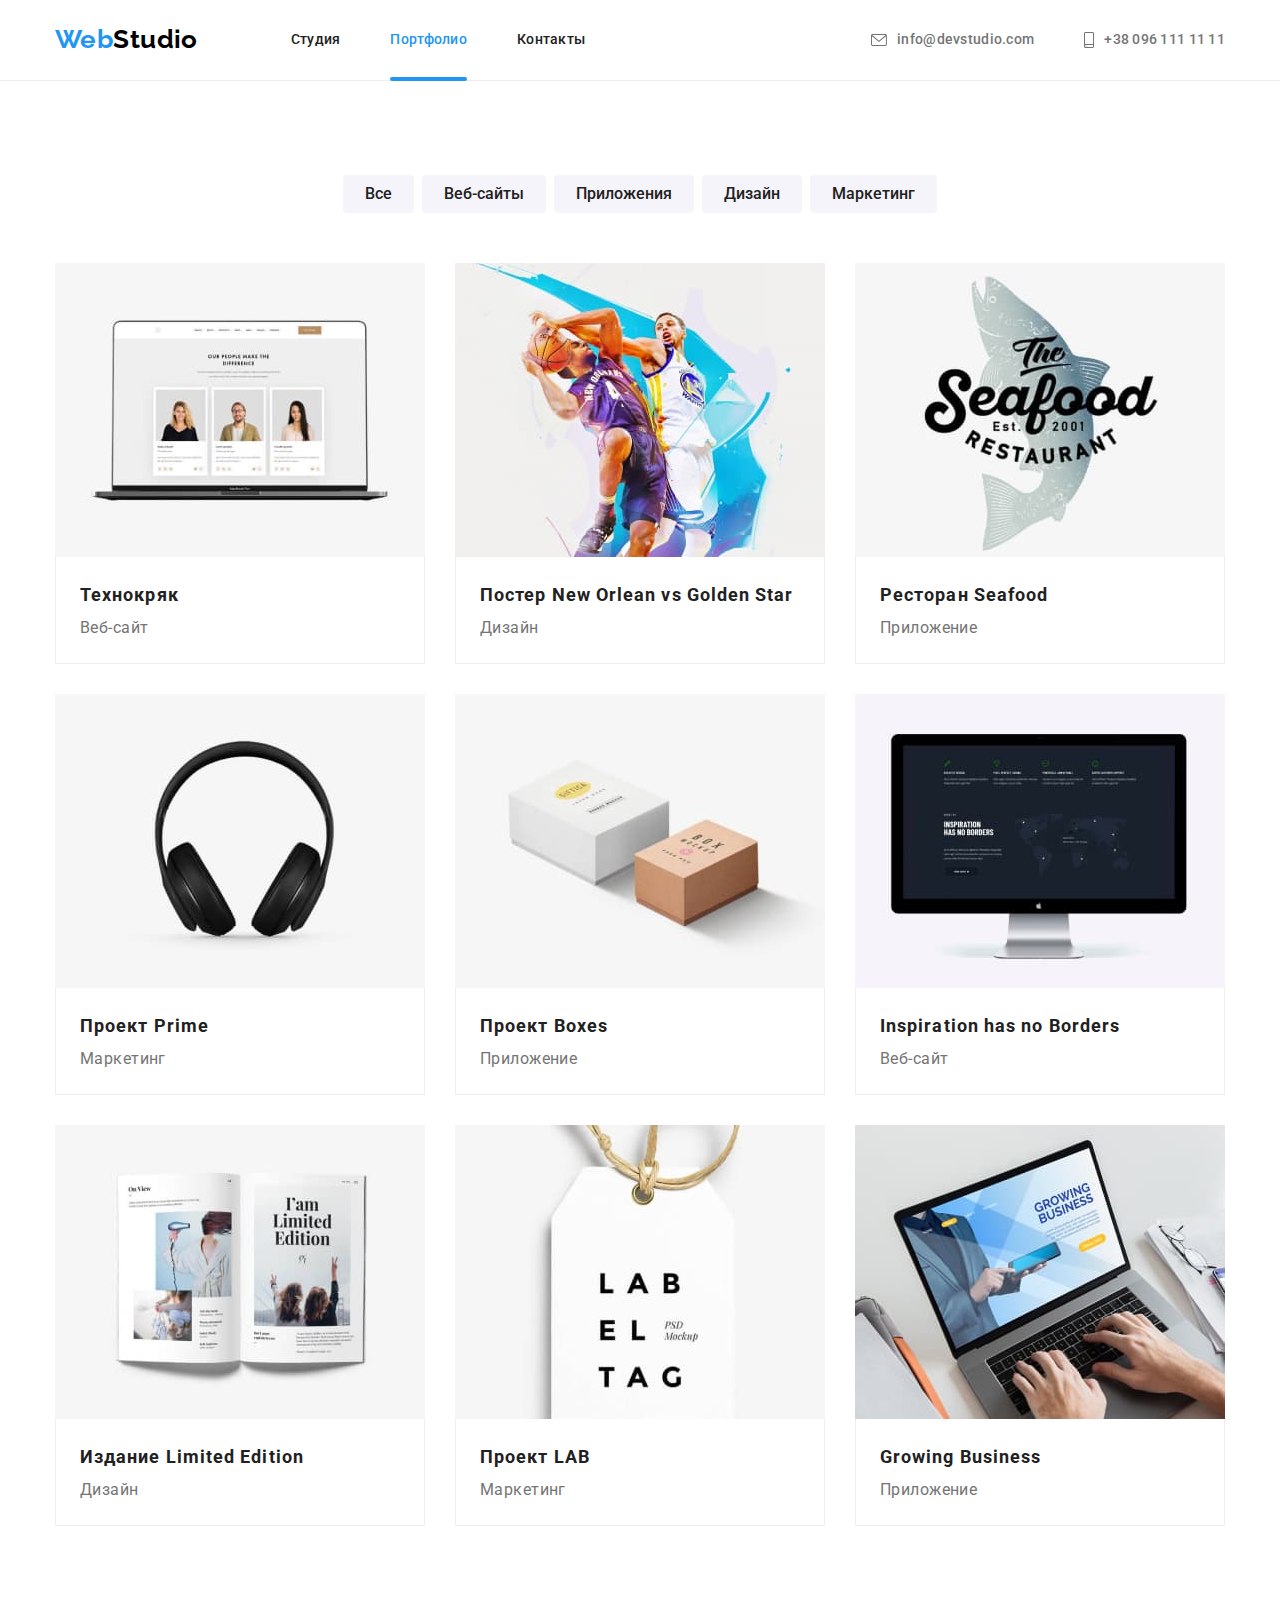
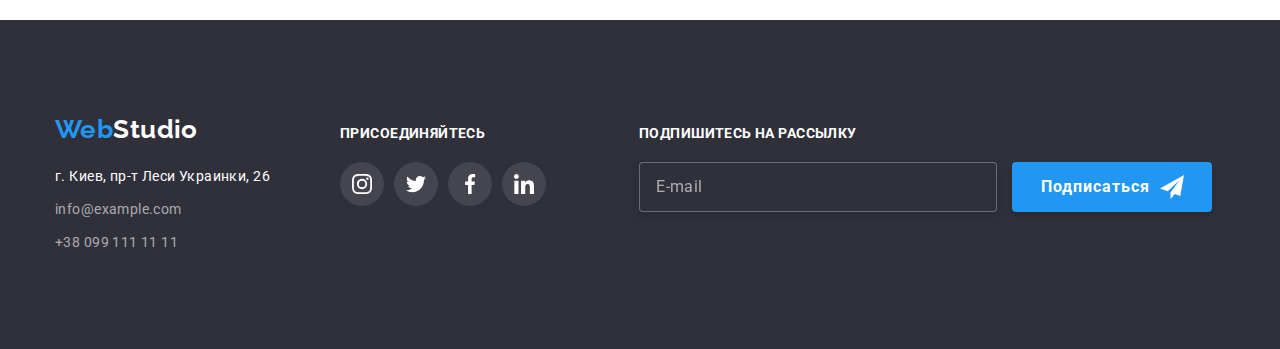
==== portfolio.html @ c240062c "added: all scss" ====
<!DOCTYPE html>
<html lang="en">
<head>
    <meta charset="UTF-8">
    <meta http-equiv="X-UA-Compatible" content="IE=edge">
    <meta name="viewport" content="width=device-width, initial-scale=1.0">
    <title>Портфолио</title>
    <link href="https://fonts.googleapis.com/css2?family=Raleway:wght@700&family=Roboto:wght@400;500;700;900&display=swap" rel="stylesheet">
    <link rel="stylesheet" href="https://cdnjs.cloudflare.com/ajax/libs/modern-normalize/1.1.0/modern-normalize.min.css">
    <link rel="stylesheet" href="./css/styles.css">
    <link rel="stylesheet" href="./css/main.min.css" />
</head>
<body>
    <!-- Header -->
<header class="header-border">
    <div class="container header-formating">
        <nav class="header-formating">
            <a href="./index.html" class="logo" aria-label="Логотип">Web<span class="logohead-second-color">Studio</span></a>
            <ul class="header-nav">
                <li class="header-nav-item"><a href="./index.html" class="nav-link">Студия</a></li>
                <li class="header-nav-item"><a href="./portfolio.html" class="nav-link nav-link-color">Портфолио</a></li>
                <li class="header-nav-item"><a href="" class="nav-link">Контакты</a></li>
            </ul>
        </nav>
        <ul class="head-contacts">
            <li class="item">
        
                <a href="mailto:info@devstudio.com" class="head-contacts-link" aria-label="Почта">
                    <svg class="contact-icon" width="16px" height="12px" aria-label="Иконка конверта">
                        <use href="./images/sprite.svg#iconmail"></use>
                    </svg>
                    info@devstudio.com
                </a>
            </li>
            <li class="item">
                <a href="tel:+380961111111" class="head-contacts-link" aria-label="Контактный телефон">
                    <svg class="contact-icon" width="10px" height="16px" aria-label="Иконка телефона">
                        <use href="./images/sprite.svg#iconsmartphone"></use>
                    </svg>
                    +38 096 111 11 11
                </a>
            </li>
        </ul>
    </div>

</header>
    <!-- Main -->
    <main>
                <!-- Hide later -->
                <h1 class="visually-hidden">Портфолио</h1>
        <!-- Section 1 -->
                
      <section class="section no-bot-padding"> 
        <div class="container">
                <!-- Hide later -->
                <h2 class="visually-hidden">Фильтр наших работ</h2>
        <!-- Buttons list -->
        <ul class="filter-list">
            <li class="item"><button type="button" class="filter-buttons-styles">Все</button></li>
            <li class="item"><button type="button" class="filter-buttons-styles">Веб-сайты</button></li>
            <li class="item"><button type="button" class="filter-buttons-styles">Приложения</button></li>
            <li class="item"><button type="button" class="filter-buttons-styles">Дизайн</button></li>
            <li class="item"><button type="button" class="filter-buttons-styles">Маркетинг</button></li>
        </ul>
        </div>
      </section>
          
        
        <!-- Section 2 -->
       <section class="section custom-top-padding">   
           <div class="container">      
            <ul class="portfolio-list">
                <li class="portfolio-cards">
                <a href="" class="portfolio-cards-link">
                    <div class="portfolio-overlay">
                        <img src="./images/technokrack.jpg" alt="Технокряк" width="370">
                        <p class="portfolio-overlay-description">Ресурс предлагает комплексные предложения с разным уровнем функционала и сервисов. Все это позволит посетителю получить
                        исчерпывающие сведения о компании или частном лице.</p>
                    </div>
                    <div class="portfolio-container">
                        <h3 class="portfolio-title">Технокряк</h3>
                        <p class="portfolio-descript">Веб-сайт</p>
                    </div>
                </a>
             </li>
            <li class="portfolio-cards">
                <a href="" class="portfolio-cards-link">
                    <div class="portfolio-overlay">
                        <img src="./images/neworlean.jpg" alt="Постер новый Орлеан" width="370">
                        <p class="portfolio-overlay-description">Ресурс предлагает комплексные предложения с разным уровнем функционала и сервисов. Все это позволит посетителю получить исчерпывающие сведения о компании или частном лице.</p>
                    </div>
                    <div class="portfolio-container">
                        <h3 class="portfolio-title">Постер New Orlean vs Golden Star</h3>
                        <p class="portfolio-descript">Дизайн</p>
                    </div>
                </a>
            </li>
            <li class="portfolio-cards">
                <a href="" class="portfolio-cards-link">
                    <div class="portfolio-overlay">
                        <img src="./images/seafood.jpg" alt="Ресторан Seafood" width="370">
                        <p class="portfolio-overlay-description">Ресурс предлагает комплексные предложения с разным уровнем функционала и сервисов. Все это позволит посетителю получить исчерпывающие сведения о компании или частном лице.</p>
                    </div>
                    <div class="portfolio-container">
                        <h3 class="portfolio-title">Ресторан Seafood</h3>
                        <p class="portfolio-descript">Приложение</p>
                    </div>
                </a>
            </li>
            <li class="portfolio-cards">
                <a href="" class="portfolio-cards-link">
                    <div class="portfolio-overlay">
                        <img src="./images/prime.jpg" alt="Проект Prime" width="370">
                        <p class="portfolio-overlay-description">Ресурс предлагает комплексные предложения с разным уровнем функционала и сервисов. Все это позволит посетителю получить исчерпывающие сведения о компании или частном лице.</p>
                    </div>
                    <div class="portfolio-container">
                        <h3 class="portfolio-title">Проект Prime</h3>
                        <p class="portfolio-descript">Маркетинг</p>
                    </div>
                </a>
            </li>
            <li class="portfolio-cards">
                <a href="" class="portfolio-cards-link">
                    <div class="portfolio-overlay">
                        <img src="./images/boxes.jpg" alt="Проект Boxes" width="370">
                        <p class="portfolio-overlay-description">Ресурс предлагает комплексные предложения с разным уровнем функционала и сервисов. Все это позволит посетителю получить исчерпывающие сведения о компании или частном лице.</p>
                    </div>
                    <div class="portfolio-container">
                        <h3 class="portfolio-title">Проект Boxes</h3>
                        <p class="portfolio-descript">Приложение</p>
                    </div>
                </a>
            </li>
            <li class="portfolio-cards">
                <a href="" class="portfolio-cards-link">
                    <div class="portfolio-overlay">
                        <img src="./images/inspiration.jpg" alt="Inspiration has no Borders" width="370">
                        <p class="portfolio-overlay-description">Ресурс предлагает комплексные предложения с разным уровнем функционала и сервисов. Все это позволит посетителю получить исчерпывающие сведения о компании или частном лице.</p>
                    </div>
                    <div class="portfolio-container">
                        <h3 class="portfolio-title">Inspiration has no Borders</h3>
                        <p class="portfolio-descript">Веб-сайт</p>
                    </div>
                </a>
            </li>
            <li class="portfolio-cards">
                <a href="" class="portfolio-cards-link">
                    <div class="portfolio-overlay">
                        <img src="./images/limited.jpg" alt="Издание Limited Edition" width="370">
                        <p class="portfolio-overlay-description">Ресурс предлагает комплексные предложения с разным уровнем функционала и сервисов. Все это позволит посетителю получить исчерпывающие сведения о компании или частном лице.</p>
                    </div>
                    <div class="portfolio-container">
                        <h3 class="portfolio-title">Издание Limited Edition</h3>
                        <p class="portfolio-descript">Дизайн</p>
                    </div>
                </a>
            </li>
            <li class="portfolio-cards">
                <a href="" class="portfolio-cards-link">
                    <div class="portfolio-overlay">
                        <img src="./images/lab.jpg" alt="Проект LAB" width="370">
                        <p class="portfolio-overlay-description">Ресурс предлагает комплексные предложения с разным уровнем функционала и сервисов. Все это позволит посетителю получить исчерпывающие сведения о компании или частном лице.</p>
                    </div>
                    <div class="portfolio-container">
                        <h3 class="portfolio-title">Проект LAB</h3>
                        <p class="portfolio-descript">Маркетинг</p>
                    </div>
                </a>
            </li>
            <li class="portfolio-cards">
                <a href="" class="portfolio-cards-link">
                    <div class="portfolio-overlay">
                        <img src="./images/growing.jpg" alt="Growing Business" width="370">
                        <p class="portfolio-overlay-description">Ресурс предлагает комплексные предложения с разным уровнем функционала и сервисов. Все это позволит посетителю получить исчерпывающие сведения о компании или частном лице.</p>
                    </div>
                    <div class="portfolio-container">
                        <h3 class="portfolio-title">Growing Business</h3>
                        <p class="portfolio-descript">Приложение</p>
                    </div>
                </a>
            </li>
        </ul>
        </div>
      </section>
    </main>
    <!-- Footer -->
    <footer class="section footer-padding footer-style">
    
        <div class="container footer-formating">
            <address class="footer-text-normal">
                <a href="./index.html" class="logo logo-footer" aria-label="Логотип">Web<span class="logofooter-second-color">Studio</span></a>
                <p class="adress">г. Киев, пр-т Леси Украинки, 26</p>
                <a href="mailto:info@example.com" class="footer-contacts-link" aria-label="Ссылка на почту">info@example.com</a>
                <a href="tel:+380991111111" class="footer-contacts-link" aria-label="Контактный телефон">+38 099 111 11 11</a>
            </address>
        
            <div class="footer-soc-container">
                <p class="text-connect">присоединяйтесь</p>
                <ul class="footer-soc-list">
                    <li>
                        <a href="" class="social-links-footer" aria-label="Ссылка на инстаграмм">
                            <svg class="social-icon-footer" aria-label="Иконка инстаграмм">
                                <use href="./images/sprite.svg#iconinst"></use>
                            </svg>
                        </a>
                    </li>
                    <li>
                        <a href="" class="social-links-footer" aria-label="Ссылка на твиттер">
                            <svg class="social-icon-footer" aria-label="Иконка твиттера">
                                <use href="./images/sprite.svg#icontwitter"></use>
                            </svg>
                        </a>
                    </li>
                    <li>
                        <a href="" class="social-links-footer" aria-label="Ссылка на фэйсбук">
                            <svg class="social-icon-footer" aria-label="Иконка фэйсбук">
                                <use href="./images/sprite.svg#iconfacebook"></use>
                            </svg>
                        </a>
                    </li>
                    <li>
                        <a href="" class="social-links-footer" aria-label="Ссылка на линкедин">
                            <svg class="social-icon-footer" aria-label="Иконка линкедин">
                                <use href="./images/sprite.svg#iconlinkedin"></use>
                            </svg>
                        </a>
                    </li>
                </ul>
            </div>
            <!-- Subscribe -->
            <form class="footer-form">
                <p class="text-connect">Подпишитесь на рассылку</p>
                <label class="form-area-footer">
                    <input type="text" name="email" class="form-input-footer" placeholder="E-mail">
                </label>
                <button type="submit" class="button-footer">Подписаться</button>
            </form>
        </div>
    </footer>
</body>
</html>
---- css/styles.css ----
.visually-hidden {
    position: absolute;
    width: 1px;
    height: 1px;
    margin: -1px;
    border: 0;
    padding: 0;
    clip: rect(0 0 0 0);
    overflow: hidden;
}
---- css/main.min.css ----
.logo{margin-right:93px;font-family:'Raleway', sans-serif;font-size:26px;line-height:1.2;color:#2196F3;text-decoration:none}.logo-footer{margin-right:0;margin-bottom:20px}.logohead-second-color{color:#000000}.logofooter-second-color{display:inline-block;margin-bottom:20px;color:#fff}.main-header{width:696px;margin-bottom:30px;color:#fff}.main-header-bg{max-height:600px;max-width:1600px;margin-left:auto;margin-right:auto;padding-top:200px;padding-bottom:200px;display:-webkit-box;display:-ms-flexbox;display:flex;-webkit-box-orient:vertical;-webkit-box-direction:normal;-ms-flex-direction:column;flex-direction:column;text-align:center;-webkit-box-align:center;-ms-flex-align:center;align-items:center;background-image:-webkit-gradient(linear, left top, right top, from(rgba(47,48,58,0.4)), to(rgba(47,48,58,0.4))),url("../images/header.jpg");background-image:linear-gradient(to right, rgba(47,48,58,0.4), rgba(47,48,58,0.4)),url("../images/header.jpg");background-color:#C4C4C4;background-repeat:no-repeat;background-size:cover;background-position:center}.header-nav{display:-webkit-box;display:-ms-flexbox;display:flex}.header-nav-item:not(:last-child){margin-right:50px}.header-border{border-bottom:1px solid #ECECEC}.nav-link-color::after{position:absolute;display:-webkit-inline-box;display:-ms-inline-flexbox;display:inline-flex;content:"";left:0;bottom:-1px;width:100%;height:4px;border-radius:2px;background-color:#2196F3}.head-contacts{margin-left:auto;display:-webkit-box;display:-ms-flexbox;display:flex}.head-contacts .item:not(:last-child){margin-right:50px}.header-formating{display:-webkit-box;display:-ms-flexbox;display:flex;-webkit-box-align:center;-ms-flex-align:center;align-items:center}.nav-link{position:relative;display:block;padding-top:32px;padding-bottom:32px;font-weight:500;letter-spacing:0.02em;color:#212121;text-decoration:none;-webkit-transition:color 250ms cubic-bezier(0.4, 0, 0.2, 1);transition:color 250ms cubic-bezier(0.4, 0, 0.2, 1)}.nav-link:hover,.nav-link:focus{color:#2196F3}.nav-link-color{color:#2196F3}.head-contacts-link{display:-webkit-inline-box;display:-ms-inline-flexbox;display:inline-flex;-webkit-box-align:center;-ms-flex-align:center;align-items:center;padding-top:32px;padding-bottom:32px;font-weight:500;font-size:14px;line-height:1.14;letter-spacing:0.02em;color:#757575;text-decoration:none;-webkit-transition:color 250ms cubic-bezier(0.4, 0, 0.2, 1);transition:color 250ms cubic-bezier(0.4, 0, 0.2, 1)}.head-contacts-link:hover,.head-contacts-link:focus{color:#2196F3}.contact-icon{fill:#757575;margin-right:10px;-webkit-transition:fill 250ms cubic-bezier(0.4, 0, 0.2, 1);transition:fill 250ms cubic-bezier(0.4, 0, 0.2, 1)}.head-contacts-link:hover .contact-icon,.head-contacts-link:focus .contact-icon{fill:#2196F3}.button-order{display:inline-block;text-align:center;-webkit-box-align:center;-ms-flex-align:center;align-items:center;font-weight:700;letter-spacing:0.06em;padding:10px 32px;font-size:16px;line-height:1.87;background-color:#2196F3;color:#fff;border:none;border-radius:4px;cursor:pointer;-webkit-transition:background-color 250ms cubic-bezier(0.4, 0, 0.2, 1),-webkit-box-shadow 250ms cubic-bezier(0.4, 0, 0.2, 1);transition:background-color 250ms cubic-bezier(0.4, 0, 0.2, 1),-webkit-box-shadow 250ms cubic-bezier(0.4, 0, 0.2, 1);transition:background-color 250ms cubic-bezier(0.4, 0, 0.2, 1),box-shadow 250ms cubic-bezier(0.4, 0, 0.2, 1);transition:background-color 250ms cubic-bezier(0.4, 0, 0.2, 1),box-shadow 250ms cubic-bezier(0.4, 0, 0.2, 1),-webkit-box-shadow 250ms cubic-bezier(0.4, 0, 0.2, 1)}.button-order:hover,.button-order:focus{-webkit-box-shadow:0px 4px 4px rgba(0,0,0,0.15);box-shadow:0px 4px 4px rgba(0,0,0,0.15);background-color:#188CE8}.backdrop{position:fixed;top:0;left:0;width:100%;height:100%;background-color:rgba(0,0,0,0.2);opacity:1;-webkit-transition:opacity 250ms cubic-bezier(0.4, 0, 0.2, 1);transition:opacity 250ms cubic-bezier(0.4, 0, 0.2, 1)}.backdrop.is-hidden{opacity:0;pointer-events:none}.backdrop.is-hidden .modal{-webkit-transform:translate(-50%, -50%) scale(0.9);transform:translate(-50%, -50%) scale(0.9)}.modal{position:absolute;display:-webkit-inline-box;display:-ms-inline-flexbox;display:inline-flex;-webkit-box-pack:center;-ms-flex-pack:center;justify-content:center;text-align:center;top:50%;left:50%;min-width:528px;min-height:581px;background-color:#fff;-webkit-box-shadow:0px 1px 3px rgba(0,0,0,0.12),0px 1px 1px rgba(0,0,0,0.14),0px 2px 1px rgba(0,0,0,0.2);box-shadow:0px 1px 3px rgba(0,0,0,0.12),0px 1px 1px rgba(0,0,0,0.14),0px 2px 1px rgba(0,0,0,0.2);border-radius:4px;-webkit-transform:translate(-50%, -50%) scale(1);transform:translate(-50%, -50%) scale(1);-webkit-transition:-webkit-transform 250ms cubic-bezier(0.4, 0, 0.2, 1);transition:-webkit-transform 250ms cubic-bezier(0.4, 0, 0.2, 1);transition:transform 250ms cubic-bezier(0.4, 0, 0.2, 1);transition:transform 250ms cubic-bezier(0.4, 0, 0.2, 1), -webkit-transform 250ms cubic-bezier(0.4, 0, 0.2, 1)}.modal-form{width:448px}.modal-close{position:absolute;display:-webkit-box;display:-ms-flexbox;display:flex;-webkit-box-pack:center;-ms-flex-pack:center;justify-content:center;-webkit-box-align:center;-ms-flex-align:center;align-items:center;background-color:#fff;top:8px;right:8px;width:30px;height:30px;cursor:pointer;border:none;border:1px solid rgba(0,0,0,0.1);border-radius:50%}.modal p{margin-top:40px;margin-bottom:30px}.icon-close{width:11px;height:11px;fill:black;margin:0;padding:0;-webkit-transition:fill 250ms cubic-bezier(0.4, 0, 0.2, 1);transition:fill 250ms cubic-bezier(0.4, 0, 0.2, 1)}.modal-close:hover .icon-close,.modal-close:focus .icon-close{fill:#2196F3}.modal-description{font-size:20px;line-height:1.15;margin-left:auto;margin-right:auto;color:#212121}.form-area{position:relative;display:-webkit-box;display:-ms-flexbox;display:flex}.form-area:nth-child(-n+4){margin-bottom:28px}.form-input{display:block;padding-left:42px;padding-right:10px;width:100%;height:40px;border:1px solid rgba(33,33,33,0.2);border-radius:4px;-webkit-transition:border-color 250ms cubic-bezier(0.4, 0, 0.2, 1);transition:border-color 250ms cubic-bezier(0.4, 0, 0.2, 1);cursor:pointer}.form-input:focus{outline:none;border-color:#2196F3}.form-input:focus+.form-icon{fill:#2196F3}.form-icon{position:absolute;top:14px;left:15px;bottom:14px;width:18px;height:18px;-webkit-transition:fill 250ms cubic-bezier(0.4, 0, 0.2, 1);transition:fill 250ms cubic-bezier(0.4, 0, 0.2, 1)}.modal-form textarea{padding:0;resize:none;padding-top:12px;padding-left:16px;padding-right:10px;width:448px;height:120px;border:1px solid rgba(33,33,33,0.2);border-radius:4px;-webkit-transition:border-color 250ms cubic-bezier(0.4, 0, 0.2, 1);transition:border-color 250ms cubic-bezier(0.4, 0, 0.2, 1);cursor:pointer}.modal-form textarea:focus{outline:none;border-color:#2196F3}.modal-form textarea::-webkit-input-placeholder{padding:0;font-weight:400;font-size:14px;letter-spacing:0.01em;color:rgba(117,117,117,0.5)}.modal-form textarea:-ms-input-placeholder{padding:0;font-weight:400;font-size:14px;letter-spacing:0.01em;color:rgba(117,117,117,0.5)}.modal-form textarea::-ms-input-placeholder{padding:0;font-weight:400;font-size:14px;letter-spacing:0.01em;color:rgba(117,117,117,0.5)}.modal-form textarea::placeholder{padding:0;font-weight:400;font-size:14px;letter-spacing:0.01em;color:rgba(117,117,117,0.5)}.agreement{position:absolute;width:1px;height:1px;margin:-1px;border:0;padding:0;clip:rect(0 0 0 0);overflow:hidden}.agreement-position{margin-top:20px}.form-area-agreement{margin-top:20px;width:100%;font-weight:400;line-height:1.71}.form-area-agreement>span{position:relative}.agreement-icon{position:absolute;left:0;top:0;-webkit-transform:translateX(calc(-100% - 4px));transform:translateX(calc(-100% - 4px));width:16px;height:15px;border:2px solid #212121;border-radius:2px;fill:#fff;-webkit-transition:background-color 250ms cubic-bezier(0.4, 0, 0.2, 1),border-color 250ms cubic-bezier(0.4, 0, 0.2, 1);transition:background-color 250ms cubic-bezier(0.4, 0, 0.2, 1),border-color 250ms cubic-bezier(0.4, 0, 0.2, 1)}.agreement:checked ~ .agreement-icon{background-color:#2196F3;border-color:#2196F3}.form-title{position:absolute;-webkit-transform:translateY(calc(-100% - 4px));transform:translateY(calc(-100% - 4px));font-weight:400;font-size:12px;line-height:1.16;letter-spacing:0.01em;color:#757575}.modal-form a{color:#2196F3}.modal-button{display:-webkit-box;display:-ms-flexbox;display:flex;-webkit-box-align:center;-ms-flex-align:center;align-items:center;-webkit-box-pack:center;-ms-flex-pack:center;justify-content:center;min-width:200px;height:50px;margin-top:30px;margin-right:auto;margin-left:auto;margin-bottom:40px;padding-top:10px;padding-right:15px;padding-bottom:10px;padding-left:15px;background:#2196F3;-webkit-box-shadow:0px 4px 4px rgba(0,0,0,0.15);box-shadow:0px 4px 4px rgba(0,0,0,0.15);border-radius:4px;border-color:#2196F3;font-weight:700;font-style:normal;font-size:16px;line-height:1.87;letter-spacing:0.06em;color:#fff;cursor:pointer;-webkit-transition:background-color 250ms cubic-bezier(0.4, 0, 0.2, 1);transition:background-color 250ms cubic-bezier(0.4, 0, 0.2, 1)}.modal-button:hover,.modal-button:focus{background-color:#188CE8}.specifications-header-style{margin-bottom:10px;font-size:14px;text-transform:uppercase;color:#212121}.specification-title{font-weight:400;line-height:1.71;color:#757575}.specification-list{display:-webkit-box;display:-ms-flexbox;display:flex;-ms-flex-wrap:wrap;flex-wrap:wrap;-webkit-box-pack:justify;-ms-flex-pack:justify;justify-content:space-between}.specification-list .item{max-width:270px}.specification-list .item:nth-child(n+5){margin-top:30px}.spec-container{display:-webkit-box;display:-ms-flexbox;display:flex;height:120px;margin-bottom:30px;-webkit-box-align:center;-ms-flex-align:center;align-items:center;-webkit-box-pack:center;-ms-flex-pack:center;justify-content:center;background:#F5F4FA;border-radius:4px}.field-activity-section{margin-bottom:94px}.activity-list{display:-webkit-box;display:-ms-flexbox;display:flex;-ms-flex-wrap:wrap;flex-wrap:wrap;-webkit-box-pack:justify;-ms-flex-pack:justify;justify-content:space-between}.activity-list .item:nth-child(n+4){margin-top:30px}.activity-description{position:absolute;display:-webkit-inline-box;display:-ms-inline-flexbox;display:inline-flex;bottom:0;left:0;width:100%;height:70px;-webkit-box-pack:center;-ms-flex-pack:center;justify-content:center;-webkit-box-align:center;-ms-flex-align:center;align-items:center;font-weight:700;font-size:14px;line-height:1.14;letter-spacing:0.03em;text-transform:uppercase;color:#fff;background-color:rgba(47,48,58,0.8)}.activity-image{position:relative;display:-webkit-box;display:-ms-flexbox;display:flex}.staff-style{background-color:#FFFFFF;-webkit-box-shadow:0px 1px 3px rgba(0,0,0,0.12),0px 1px 1px rgba(0,0,0,0.14),0px 2px 1px rgba(0,0,0,0.2);box-shadow:0px 1px 3px rgba(0,0,0,0.12),0px 1px 1px rgba(0,0,0,0.14),0px 2px 1px rgba(0,0,0,0.2);border-radius:0px 0px 4px 4px}.staff-section{padding-top:94px;padding-bottom:94px;background-color:#F5F4FA}.staff-list{display:-webkit-box;display:-ms-flexbox;display:flex;-ms-flex-wrap:wrap;flex-wrap:wrap;-webkit-box-pack:justify;-ms-flex-pack:justify;justify-content:space-between}.staff-title{font-weight:500;font-size:16px;color:#212121}.staff-descript{margin-top:10px;font-weight:400;font-size:16px}.staff-container{max-width:270px;text-align:center;margin-top:30px;margin-bottom:30px;margin-left:32px;margin-right:32px}.social-list{display:-webkit-box;display:-ms-flexbox;display:flex;-webkit-box-align:center;-ms-flex-align:center;align-items:center;margin-top:16px;margin-left:auto;margin-right:auto;-webkit-box-pack:justify;-ms-flex-pack:justify;justify-content:space-between}.social-links{display:-webkit-box;display:-ms-flexbox;display:flex;-webkit-box-pack:center;-ms-flex-pack:center;justify-content:center;-webkit-box-align:center;-ms-flex-align:center;align-items:center;border-radius:50%;padding:0;margin:0;width:44px;height:44px;-webkit-transition:background-color 250ms cubic-bezier(0.4, 0, 0.2, 1);transition:background-color 250ms cubic-bezier(0.4, 0, 0.2, 1)}.social-links:hover,.social-links:focus{background-color:#2196F3}.social-links:hover .social-icon,.social-links:focus .social-icon{fill:#FFFFFF}.social-icon{display:-webkit-inline-box;display:-ms-inline-flexbox;display:inline-flex;margin:0;padding:0;width:20px;height:20px;fill:#AFB1B8;-webkit-transition:fill 250ms cubic-bezier(0.4, 0, 0.2, 1);transition:fill 250ms cubic-bezier(0.4, 0, 0.2, 1)}.clients-list{display:-webkit-box;display:-ms-flexbox;display:flex;-webkit-box-align:center;-ms-flex-align:center;align-items:center;-webkit-box-pack:justify;-ms-flex-pack:justify;justify-content:space-between}.clients-icon{width:106px;height:60px;fill:#AFB1B8;-webkit-transition:fill 250ms cubic-bezier(0.4, 0, 0.2, 1);transition:fill 250ms cubic-bezier(0.4, 0, 0.2, 1)}.clients-links{display:-webkit-inline-box;display:-ms-inline-flexbox;display:inline-flex;-webkit-box-align:center;-ms-flex-align:center;align-items:center;-webkit-box-pack:center;-ms-flex-pack:center;justify-content:center;width:170px;height:92px;border:1px solid #AFB1B8;border-radius:4px;-webkit-transition:border 250ms cubic-bezier(0.4, 0, 0.2, 1);transition:border 250ms cubic-bezier(0.4, 0, 0.2, 1)}.clients-links:hover .clients-icon,.clients-links:focus .clients-icon{fill:#2196F3}.clients-links:hover,.clients-links:focus{border:1px solid #2196F3}.filter-list{display:-webkit-box;display:-ms-flexbox;display:flex;-webkit-box-pack:center;-ms-flex-pack:center;justify-content:center}.filter-list .item:not(:last-child){margin-right:8px}.filter-buttons-styles{display:inline-block;padding-top:6px;padding-bottom:6px;padding-right:22px;padding-left:22px;font-weight:500;font-size:16px;line-height:1.62;text-align:center;border-style:none;border-radius:4px;background-color:#F5F4FA;color:#212121;cursor:pointer;-webkit-transition:background-color 250ms cubic-bezier(0.4, 0, 0.2, 1),color 250ms cubic-bezier(0.4, 0, 0.2, 1),-webkit-box-shadow 250ms cubic-bezier(0.4, 0, 0.2, 1);transition:background-color 250ms cubic-bezier(0.4, 0, 0.2, 1),color 250ms cubic-bezier(0.4, 0, 0.2, 1),-webkit-box-shadow 250ms cubic-bezier(0.4, 0, 0.2, 1);transition:background-color 250ms cubic-bezier(0.4, 0, 0.2, 1),box-shadow 250ms cubic-bezier(0.4, 0, 0.2, 1),color 250ms cubic-bezier(0.4, 0, 0.2, 1);transition:background-color 250ms cubic-bezier(0.4, 0, 0.2, 1),box-shadow 250ms cubic-bezier(0.4, 0, 0.2, 1),color 250ms cubic-bezier(0.4, 0, 0.2, 1),-webkit-box-shadow 250ms cubic-bezier(0.4, 0, 0.2, 1)}.filter-buttons-styles:hover,.filter-buttons-styles:focus{-webkit-box-shadow:0px 3px 1px rgba(0,0,0,0.1),0px 1px 2px rgba(0,0,0,0.08),0px 2px 2px rgba(0,0,0,0.12);box-shadow:0px 3px 1px rgba(0,0,0,0.1),0px 1px 2px rgba(0,0,0,0.08),0px 2px 2px rgba(0,0,0,0.12);background-color:#2196F3;color:#fff}.portfolio-list{display:-webkit-box;display:-ms-flexbox;display:flex;-ms-flex-wrap:wrap;flex-wrap:wrap;gap:30px}.portfolio-descript{font-weight:400;font-size:16px;line-height:1.87;color:#757575}.portfolio-title{font-weight:700;font-size:18px;line-height:2;letter-spacing:0.06em;color:#212121}.portfolio-container{padding-top:20px;padding-bottom:20px;padding-left:24px;padding-right:24px;border-left:1px solid #EEEEEE;border-right:1px solid #EEEEEE;border-bottom:1px solid #EEEEEE}.portfolio-cards{-webkit-box-sizing:border-box;box-sizing:border-box}.portfolio-cards-link{display:block;-webkit-transition:-webkit-box-shadow 250ms cubic-bezier(0.4, 0, 0.2, 1);transition:-webkit-box-shadow 250ms cubic-bezier(0.4, 0, 0.2, 1);transition:box-shadow 250ms cubic-bezier(0.4, 0, 0.2, 1);transition:box-shadow 250ms cubic-bezier(0.4, 0, 0.2, 1), -webkit-box-shadow 250ms cubic-bezier(0.4, 0, 0.2, 1)}.portfolio-cards-link:hover,.portfolio-cards-link:focus{-webkit-box-shadow:0px 1px 1px rgba(0,0,0,0.12),0px 4px 4px rgba(0,0,0,0.06),1px 4px 6px rgba(0,0,0,0.16);box-shadow:0px 1px 1px rgba(0,0,0,0.12),0px 4px 4px rgba(0,0,0,0.06),1px 4px 6px rgba(0,0,0,0.16)}.portfolio-cards-link:hover .portfolio-overlay-description,.portfolio-cards-link:focus .portfolio-overlay-description{-webkit-transform:translateY(0);transform:translateY(0)}.portfolio-overlay{position:relative;overflow:hidden}.portfolio-overlay-description{position:absolute;display:-webkit-inline-box;display:-ms-inline-flexbox;display:inline-flex;width:100%;height:100%;top:0;left:0;-webkit-transform:translateY(100%);transform:translateY(100%);-webkit-transition:-webkit-transform 250ms cubic-bezier(0.4, 0, 0.2, 1);transition:-webkit-transform 250ms cubic-bezier(0.4, 0, 0.2, 1);transition:transform 250ms cubic-bezier(0.4, 0, 0.2, 1);transition:transform 250ms cubic-bezier(0.4, 0, 0.2, 1), -webkit-transform 250ms cubic-bezier(0.4, 0, 0.2, 1);padding-top:63px;padding-right:24px;padding-left:24px;padding-bottom:63px;font-weight:400;font-size:18px;line-height:1.55;letter-spacing:0.03em;color:#fff;background:rgba(33,150,243,0.9);text-shadow:0px 4px 4px rgba(0,0,0,0.25)}.portfolio-cards a{text-decoration:none}.footer-style{background-color:#2F303A}.footer-contacts-link{display:block;font-weight:400;font-size:14px;line-height:1.71;color:rgba(255,255,255,0.6);text-decoration:none;-webkit-transition:color 250ms cubic-bezier(0.4, 0, 0.2, 1);transition:color 250ms cubic-bezier(0.4, 0, 0.2, 1)}.footer-contacts-link:last-child{margin-top:9px}.footer-contacts-link:hover,.footer-contacts-link:focus{color:#2196F3}.footer-padding{padding-top:60px;padding-bottom:60px}.footer-text-normal{font-style:normal}.footer-formating{display:-webkit-box;display:-ms-flexbox;display:flex;-webkit-box-align:baseline;-ms-flex-align:baseline;align-items:baseline}.footer-soc-list{display:-webkit-box;display:-ms-flexbox;display:flex}.footer-soc-container{display:-webkit-box;display:-ms-flexbox;display:flex;-webkit-box-orient:vertical;-webkit-box-direction:normal;-ms-flex-direction:column;flex-direction:column;margin-left:70px}.footer-soc-container p{margin-bottom:20px}.footer-soc-container li:not(:last-child){margin-right:10px}.social-links-footer{display:-webkit-box;display:-ms-flexbox;display:flex;-webkit-box-pack:center;-ms-flex-pack:center;justify-content:center;-webkit-box-align:center;-ms-flex-align:center;align-items:center;border-radius:50%;padding:0;margin:0;width:44px;height:44px;background-color:rgba(255,255,255,0.1);-webkit-transition:background-color 250ms cubic-bezier(0.4, 0, 0.2, 1);transition:background-color 250ms cubic-bezier(0.4, 0, 0.2, 1)}.social-links-footer:hover,.social-links-footer:focus{background-color:#2196F3}.social-icon-footer{display:-webkit-inline-box;display:-ms-inline-flexbox;display:inline-flex;margin:0;padding:0;width:20px;height:20px;fill:#FFFFFF}.text-connect{text-transform:uppercase;color:#FFFFFF}.footer-form{margin-left:93px}.form-area-footer{display:-webkit-inline-box;display:-ms-inline-flexbox;display:inline-flex;margin-top:20px}.form-input-footer{padding-left:16px;width:358px;height:50px;border:1px solid rgba(255,255,255,0.3);-webkit-filter:drop-shadow(0px 4px 4px rgba(0,0,0,0.15));filter:drop-shadow(0px 4px 4px rgba(0,0,0,0.15));border-radius:4px;background-color:#2F303A;color:#fff}.form-input-footer::-webkit-input-placeholder{padding-top:15px;font-style:normal;font-weight:400;font-size:16px;line-height:1.25;letter-spacing:0.03em;color:rgba(255,255,255,0.6)}.form-input-footer:-ms-input-placeholder{padding-top:15px;font-style:normal;font-weight:400;font-size:16px;line-height:1.25;letter-spacing:0.03em;color:rgba(255,255,255,0.6)}.form-input-footer::-ms-input-placeholder{padding-top:15px;font-style:normal;font-weight:400;font-size:16px;line-height:1.25;letter-spacing:0.03em;color:rgba(255,255,255,0.6)}.form-input-footer::placeholder{padding-top:15px;font-style:normal;font-weight:400;font-size:16px;line-height:1.25;letter-spacing:0.03em;color:rgba(255,255,255,0.6)}.button-footer{display:-webkit-inline-box;display:-ms-inline-flexbox;display:inline-flex;margin-left:12px;padding-left:29px;padding-right:28px;padding-top:10px;padding-bottom:10px;outline:none;min-width:200px;height:50px;font-style:normal;font-weight:700;font-size:16px;line-height:1.87;-webkit-box-align:center;-ms-flex-align:center;align-items:center;text-align:center;letter-spacing:0.06em;color:#fff;border:0px;-webkit-box-shadow:0px 4px 4px rgba(0,0,0,0.15);box-shadow:0px 4px 4px rgba(0,0,0,0.15);border-radius:4px;border-color:#2196F3;background-color:#2196F3;cursor:pointer}.button-footer::after{display:block;margin-left:10px;content:"";width:24px;height:24px;background-image:url("../images/iconplane.svg");background-size:contain;background-repeat:no-repeat}.adress{margin-bottom:9px;font-weight:400;font-size:14px;line-height:1.71;letter-spacing:0.03em;color:#fff}body{font-family:'Roboto', sans-serif;font-weight:700;font-size:14px;line-height:1.14;letter-spacing:0.03em;color:var(--links-gray)}.section{padding-top:94px;padding-bottom:94px}.container{margin-left:auto;margin-right:auto;padding-left:15px;padding-right:15px;width:1200px}.no-top-padding{padding-top:0;padding-bottom:94}.no-bot-padding{padding-bottom:0}.custom-top-padding{padding-top:50px}img{display:block}h1,h2,h3,p,ul{margin:0;padding:0}li{list-style-type:none}h1{font-weight:900;font-size:44px;line-height:1.36;text-align:center;letter-spacing:0.06em;text-transform:uppercase;color:var(--primary-text-color)}.secondary-header{margin-bottom:50px;font-size:36px;line-height:1.16;text-align:center;color:var(--main-black-color)}
/*# sourceMappingURL=main.min.css.map */
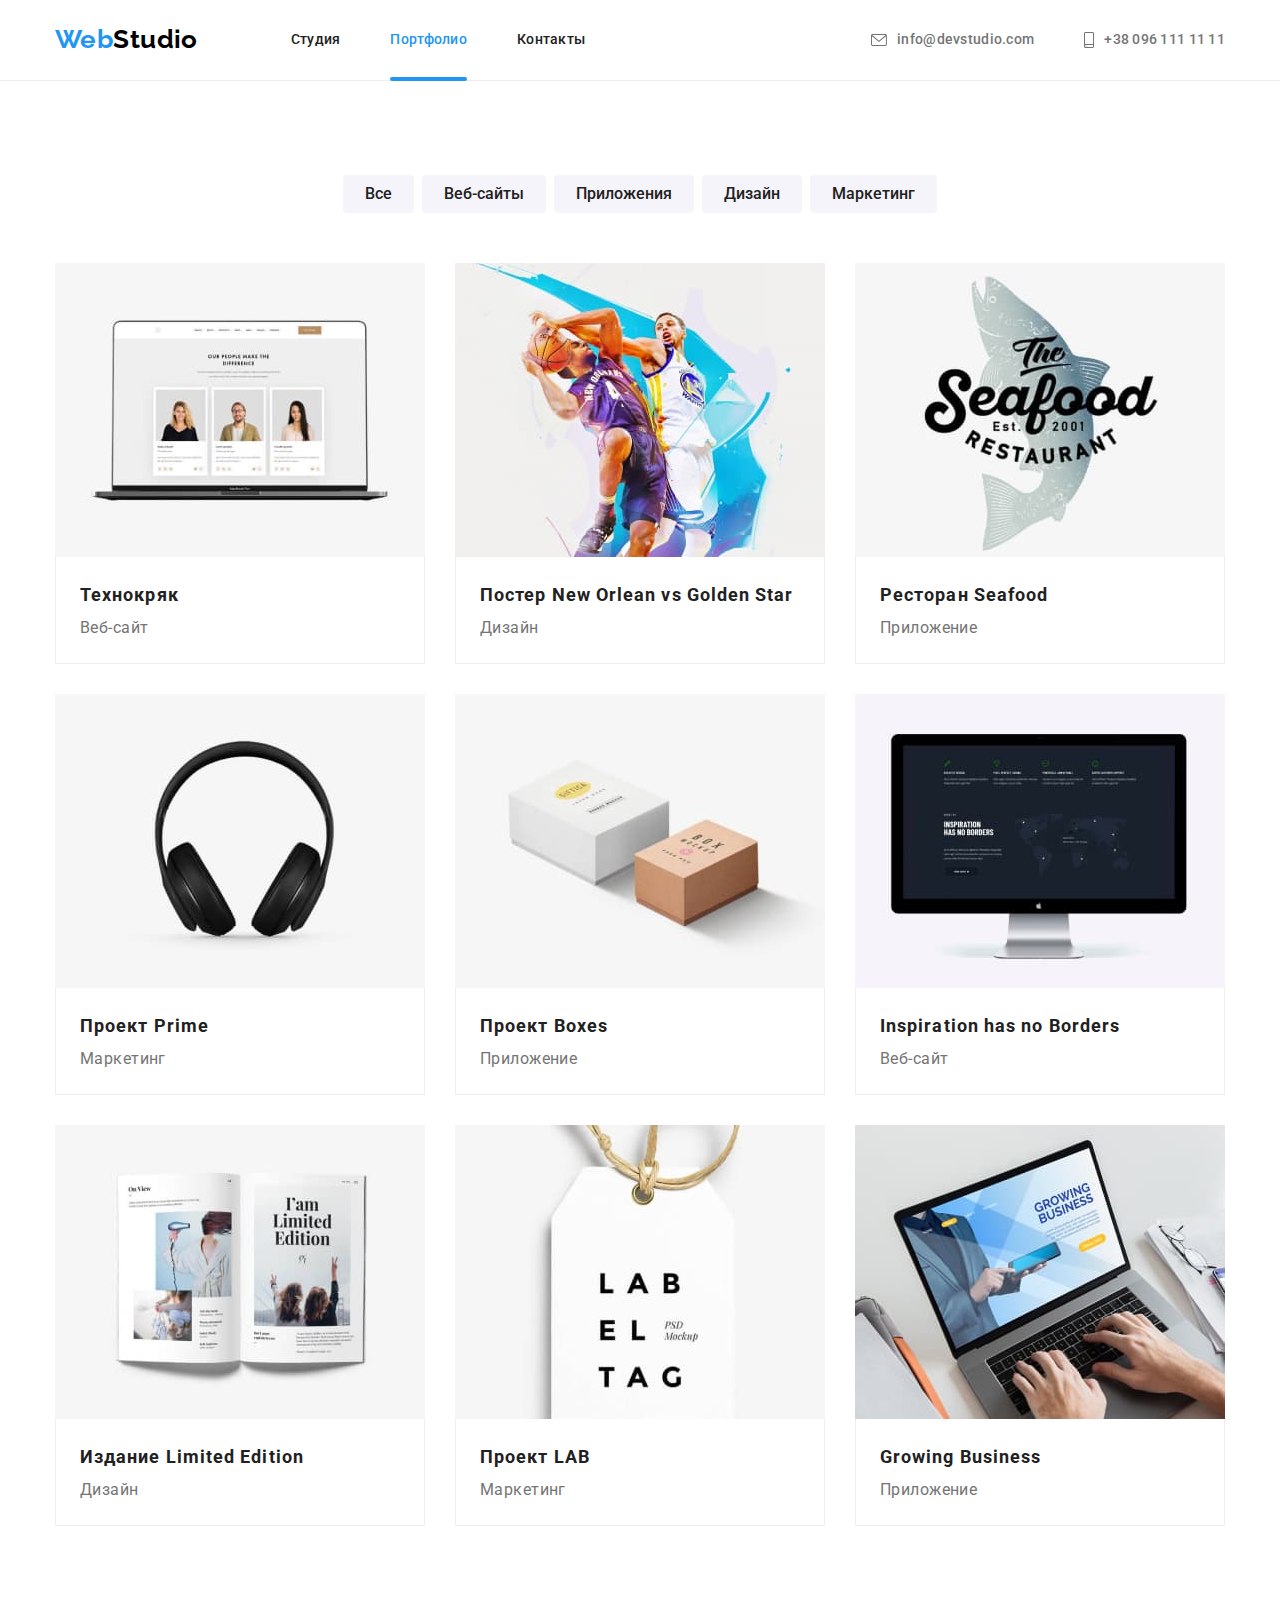
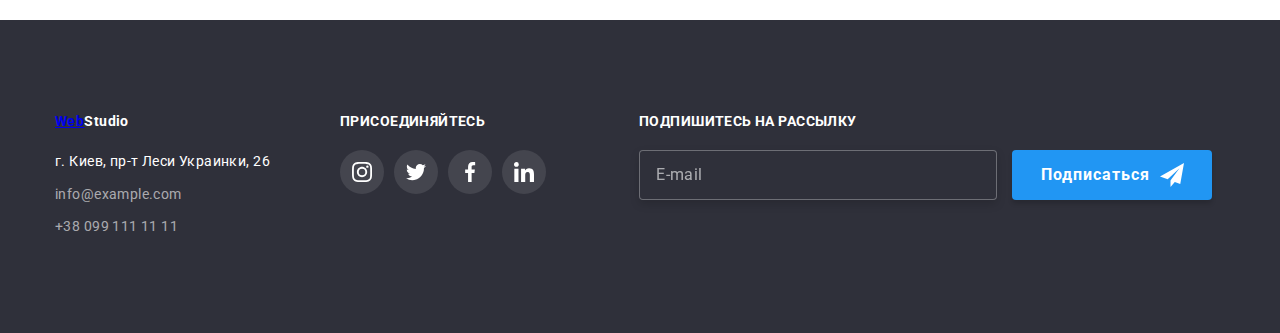
==== commit 6e1f9292: "Fixed with BEM: header, logo, 1-2 sections" ====
--- a/portfolio.html
+++ b/portfolio.html
@@ -7,43 +7,46 @@
     <title>Портфолио</title>
     <link href="https://fonts.googleapis.com/css2?family=Raleway:wght@700&family=Roboto:wght@400;500;700;900&display=swap" rel="stylesheet">
     <link rel="stylesheet" href="https://cdnjs.cloudflare.com/ajax/libs/modern-normalize/1.1.0/modern-normalize.min.css">
-    <link rel="stylesheet" href="./css/styles.css">
     <link rel="stylesheet" href="./css/main.min.css" />
 </head>
 <body>
     <!-- Header -->
-<header class="header-border">
-    <div class="container header-formating">
-        <nav class="header-formating">
-            <a href="./index.html" class="logo" aria-label="Логотип">Web<span class="logohead-second-color">Studio</span></a>
-            <ul class="header-nav">
-                <li class="header-nav-item"><a href="./index.html" class="nav-link">Студия</a></li>
-                <li class="header-nav-item"><a href="./portfolio.html" class="nav-link nav-link-color">Портфолио</a></li>
-                <li class="header-nav-item"><a href="" class="nav-link">Контакты</a></li>
+    <header class="header-border">
+        <div class="container header-formating">
+            <nav class="header-formating">
+                <a href="./index.html" class="header-formating__logo" aria-label="Логотип">Web<span
+                        class="header-formating__logo--2color">Studio</span></a>
+                <ul class="header-nav">
+                    <li class="header-nav__item">
+                        <a href="./index.html" class="header-nav__link">Студия</a>
+                    </li>
+                    <li class="header-nav__item">
+                        <a href="./portfolio.html" class="header-nav__link header-nav__link--2color">Портфолио</a>
+                    </li>
+                    <li class="header-nav__item"><a href="" class="header-nav__link">Контакты</a></li>
+                </ul>
+            </nav>
+    
+            <ul class="header-contacts">
+                <li class="header-contacts__item">
+                    <a href="mailto:info@devstudio.com" class="header-contacts__link" aria-label="Ссылка на почту">
+                        <svg class="header-contacts__icon" width="16px" height="12px" aria-label="Иконка конверта">
+                            <use href="./images/sprite.svg#iconmail"></use>
+                        </svg>
+                        info@devstudio.com
+                    </a>
+                </li>
+                <li class="header-contacts__item">
+                    <a href="tel:+380961111111" class="header-contacts__link" aria-label="Контактный телефон">
+                        <svg class="header-contacts__icon" width="10px" height="16px" aria-label="Иконка телефона">
+                            <use href="./images/sprite.svg#iconsmartphone"></use>
+                        </svg>
+                        +38 096 111 11 11
+                    </a>
+                </li>
             </ul>
-        </nav>
-        <ul class="head-contacts">
-            <li class="item">
-        
-                <a href="mailto:info@devstudio.com" class="head-contacts-link" aria-label="Почта">
-                    <svg class="contact-icon" width="16px" height="12px" aria-label="Иконка конверта">
-                        <use href="./images/sprite.svg#iconmail"></use>
-                    </svg>
-                    info@devstudio.com
-                </a>
-            </li>
-            <li class="item">
-                <a href="tel:+380961111111" class="head-contacts-link" aria-label="Контактный телефон">
-                    <svg class="contact-icon" width="10px" height="16px" aria-label="Иконка телефона">
-                        <use href="./images/sprite.svg#iconsmartphone"></use>
-                    </svg>
-                    +38 096 111 11 11
-                </a>
-            </li>
-        </ul>
-    </div>
-
-</header>
+        </div>
+    </header>
     <!-- Main -->
     <main>
                 <!-- Hide later -->
--- a/css/main.min.css
+++ b/css/main.min.css
@@ -1,2 +1,2 @@
-.logo{margin-right:93px;font-family:'Raleway', sans-serif;font-size:26px;line-height:1.2;color:#2196F3;text-decoration:none}.logo-footer{margin-right:0;margin-bottom:20px}.logohead-second-color{color:#000000}.logofooter-second-color{display:inline-block;margin-bottom:20px;color:#fff}.main-header{width:696px;margin-bottom:30px;color:#fff}.main-header-bg{max-height:600px;max-width:1600px;margin-left:auto;margin-right:auto;padding-top:200px;padding-bottom:200px;display:-webkit-box;display:-ms-flexbox;display:flex;-webkit-box-orient:vertical;-webkit-box-direction:normal;-ms-flex-direction:column;flex-direction:column;text-align:center;-webkit-box-align:center;-ms-flex-align:center;align-items:center;background-image:-webkit-gradient(linear, left top, right top, from(rgba(47,48,58,0.4)), to(rgba(47,48,58,0.4))),url("../images/header.jpg");background-image:linear-gradient(to right, rgba(47,48,58,0.4), rgba(47,48,58,0.4)),url("../images/header.jpg");background-color:#C4C4C4;background-repeat:no-repeat;background-size:cover;background-position:center}.header-nav{display:-webkit-box;display:-ms-flexbox;display:flex}.header-nav-item:not(:last-child){margin-right:50px}.header-border{border-bottom:1px solid #ECECEC}.nav-link-color::after{position:absolute;display:-webkit-inline-box;display:-ms-inline-flexbox;display:inline-flex;content:"";left:0;bottom:-1px;width:100%;height:4px;border-radius:2px;background-color:#2196F3}.head-contacts{margin-left:auto;display:-webkit-box;display:-ms-flexbox;display:flex}.head-contacts .item:not(:last-child){margin-right:50px}.header-formating{display:-webkit-box;display:-ms-flexbox;display:flex;-webkit-box-align:center;-ms-flex-align:center;align-items:center}.nav-link{position:relative;display:block;padding-top:32px;padding-bottom:32px;font-weight:500;letter-spacing:0.02em;color:#212121;text-decoration:none;-webkit-transition:color 250ms cubic-bezier(0.4, 0, 0.2, 1);transition:color 250ms cubic-bezier(0.4, 0, 0.2, 1)}.nav-link:hover,.nav-link:focus{color:#2196F3}.nav-link-color{color:#2196F3}.head-contacts-link{display:-webkit-inline-box;display:-ms-inline-flexbox;display:inline-flex;-webkit-box-align:center;-ms-flex-align:center;align-items:center;padding-top:32px;padding-bottom:32px;font-weight:500;font-size:14px;line-height:1.14;letter-spacing:0.02em;color:#757575;text-decoration:none;-webkit-transition:color 250ms cubic-bezier(0.4, 0, 0.2, 1);transition:color 250ms cubic-bezier(0.4, 0, 0.2, 1)}.head-contacts-link:hover,.head-contacts-link:focus{color:#2196F3}.contact-icon{fill:#757575;margin-right:10px;-webkit-transition:fill 250ms cubic-bezier(0.4, 0, 0.2, 1);transition:fill 250ms cubic-bezier(0.4, 0, 0.2, 1)}.head-contacts-link:hover .contact-icon,.head-contacts-link:focus .contact-icon{fill:#2196F3}.button-order{display:inline-block;text-align:center;-webkit-box-align:center;-ms-flex-align:center;align-items:center;font-weight:700;letter-spacing:0.06em;padding:10px 32px;font-size:16px;line-height:1.87;background-color:#2196F3;color:#fff;border:none;border-radius:4px;cursor:pointer;-webkit-transition:background-color 250ms cubic-bezier(0.4, 0, 0.2, 1),-webkit-box-shadow 250ms cubic-bezier(0.4, 0, 0.2, 1);transition:background-color 250ms cubic-bezier(0.4, 0, 0.2, 1),-webkit-box-shadow 250ms cubic-bezier(0.4, 0, 0.2, 1);transition:background-color 250ms cubic-bezier(0.4, 0, 0.2, 1),box-shadow 250ms cubic-bezier(0.4, 0, 0.2, 1);transition:background-color 250ms cubic-bezier(0.4, 0, 0.2, 1),box-shadow 250ms cubic-bezier(0.4, 0, 0.2, 1),-webkit-box-shadow 250ms cubic-bezier(0.4, 0, 0.2, 1)}.button-order:hover,.button-order:focus{-webkit-box-shadow:0px 4px 4px rgba(0,0,0,0.15);box-shadow:0px 4px 4px rgba(0,0,0,0.15);background-color:#188CE8}.backdrop{position:fixed;top:0;left:0;width:100%;height:100%;background-color:rgba(0,0,0,0.2);opacity:1;-webkit-transition:opacity 250ms cubic-bezier(0.4, 0, 0.2, 1);transition:opacity 250ms cubic-bezier(0.4, 0, 0.2, 1)}.backdrop.is-hidden{opacity:0;pointer-events:none}.backdrop.is-hidden .modal{-webkit-transform:translate(-50%, -50%) scale(0.9);transform:translate(-50%, -50%) scale(0.9)}.modal{position:absolute;display:-webkit-inline-box;display:-ms-inline-flexbox;display:inline-flex;-webkit-box-pack:center;-ms-flex-pack:center;justify-content:center;text-align:center;top:50%;left:50%;min-width:528px;min-height:581px;background-color:#fff;-webkit-box-shadow:0px 1px 3px rgba(0,0,0,0.12),0px 1px 1px rgba(0,0,0,0.14),0px 2px 1px rgba(0,0,0,0.2);box-shadow:0px 1px 3px rgba(0,0,0,0.12),0px 1px 1px rgba(0,0,0,0.14),0px 2px 1px rgba(0,0,0,0.2);border-radius:4px;-webkit-transform:translate(-50%, -50%) scale(1);transform:translate(-50%, -50%) scale(1);-webkit-transition:-webkit-transform 250ms cubic-bezier(0.4, 0, 0.2, 1);transition:-webkit-transform 250ms cubic-bezier(0.4, 0, 0.2, 1);transition:transform 250ms cubic-bezier(0.4, 0, 0.2, 1);transition:transform 250ms cubic-bezier(0.4, 0, 0.2, 1), -webkit-transform 250ms cubic-bezier(0.4, 0, 0.2, 1)}.modal-form{width:448px}.modal-close{position:absolute;display:-webkit-box;display:-ms-flexbox;display:flex;-webkit-box-pack:center;-ms-flex-pack:center;justify-content:center;-webkit-box-align:center;-ms-flex-align:center;align-items:center;background-color:#fff;top:8px;right:8px;width:30px;height:30px;cursor:pointer;border:none;border:1px solid rgba(0,0,0,0.1);border-radius:50%}.modal p{margin-top:40px;margin-bottom:30px}.icon-close{width:11px;height:11px;fill:black;margin:0;padding:0;-webkit-transition:fill 250ms cubic-bezier(0.4, 0, 0.2, 1);transition:fill 250ms cubic-bezier(0.4, 0, 0.2, 1)}.modal-close:hover .icon-close,.modal-close:focus .icon-close{fill:#2196F3}.modal-description{font-size:20px;line-height:1.15;margin-left:auto;margin-right:auto;color:#212121}.form-area{position:relative;display:-webkit-box;display:-ms-flexbox;display:flex}.form-area:nth-child(-n+4){margin-bottom:28px}.form-input{display:block;padding-left:42px;padding-right:10px;width:100%;height:40px;border:1px solid rgba(33,33,33,0.2);border-radius:4px;-webkit-transition:border-color 250ms cubic-bezier(0.4, 0, 0.2, 1);transition:border-color 250ms cubic-bezier(0.4, 0, 0.2, 1);cursor:pointer}.form-input:focus{outline:none;border-color:#2196F3}.form-input:focus+.form-icon{fill:#2196F3}.form-icon{position:absolute;top:14px;left:15px;bottom:14px;width:18px;height:18px;-webkit-transition:fill 250ms cubic-bezier(0.4, 0, 0.2, 1);transition:fill 250ms cubic-bezier(0.4, 0, 0.2, 1)}.modal-form textarea{padding:0;resize:none;padding-top:12px;padding-left:16px;padding-right:10px;width:448px;height:120px;border:1px solid rgba(33,33,33,0.2);border-radius:4px;-webkit-transition:border-color 250ms cubic-bezier(0.4, 0, 0.2, 1);transition:border-color 250ms cubic-bezier(0.4, 0, 0.2, 1);cursor:pointer}.modal-form textarea:focus{outline:none;border-color:#2196F3}.modal-form textarea::-webkit-input-placeholder{padding:0;font-weight:400;font-size:14px;letter-spacing:0.01em;color:rgba(117,117,117,0.5)}.modal-form textarea:-ms-input-placeholder{padding:0;font-weight:400;font-size:14px;letter-spacing:0.01em;color:rgba(117,117,117,0.5)}.modal-form textarea::-ms-input-placeholder{padding:0;font-weight:400;font-size:14px;letter-spacing:0.01em;color:rgba(117,117,117,0.5)}.modal-form textarea::placeholder{padding:0;font-weight:400;font-size:14px;letter-spacing:0.01em;color:rgba(117,117,117,0.5)}.agreement{position:absolute;width:1px;height:1px;margin:-1px;border:0;padding:0;clip:rect(0 0 0 0);overflow:hidden}.agreement-position{margin-top:20px}.form-area-agreement{margin-top:20px;width:100%;font-weight:400;line-height:1.71}.form-area-agreement>span{position:relative}.agreement-icon{position:absolute;left:0;top:0;-webkit-transform:translateX(calc(-100% - 4px));transform:translateX(calc(-100% - 4px));width:16px;height:15px;border:2px solid #212121;border-radius:2px;fill:#fff;-webkit-transition:background-color 250ms cubic-bezier(0.4, 0, 0.2, 1),border-color 250ms cubic-bezier(0.4, 0, 0.2, 1);transition:background-color 250ms cubic-bezier(0.4, 0, 0.2, 1),border-color 250ms cubic-bezier(0.4, 0, 0.2, 1)}.agreement:checked ~ .agreement-icon{background-color:#2196F3;border-color:#2196F3}.form-title{position:absolute;-webkit-transform:translateY(calc(-100% - 4px));transform:translateY(calc(-100% - 4px));font-weight:400;font-size:12px;line-height:1.16;letter-spacing:0.01em;color:#757575}.modal-form a{color:#2196F3}.modal-button{display:-webkit-box;display:-ms-flexbox;display:flex;-webkit-box-align:center;-ms-flex-align:center;align-items:center;-webkit-box-pack:center;-ms-flex-pack:center;justify-content:center;min-width:200px;height:50px;margin-top:30px;margin-right:auto;margin-left:auto;margin-bottom:40px;padding-top:10px;padding-right:15px;padding-bottom:10px;padding-left:15px;background:#2196F3;-webkit-box-shadow:0px 4px 4px rgba(0,0,0,0.15);box-shadow:0px 4px 4px rgba(0,0,0,0.15);border-radius:4px;border-color:#2196F3;font-weight:700;font-style:normal;font-size:16px;line-height:1.87;letter-spacing:0.06em;color:#fff;cursor:pointer;-webkit-transition:background-color 250ms cubic-bezier(0.4, 0, 0.2, 1);transition:background-color 250ms cubic-bezier(0.4, 0, 0.2, 1)}.modal-button:hover,.modal-button:focus{background-color:#188CE8}.specifications-header-style{margin-bottom:10px;font-size:14px;text-transform:uppercase;color:#212121}.specification-title{font-weight:400;line-height:1.71;color:#757575}.specification-list{display:-webkit-box;display:-ms-flexbox;display:flex;-ms-flex-wrap:wrap;flex-wrap:wrap;-webkit-box-pack:justify;-ms-flex-pack:justify;justify-content:space-between}.specification-list .item{max-width:270px}.specification-list .item:nth-child(n+5){margin-top:30px}.spec-container{display:-webkit-box;display:-ms-flexbox;display:flex;height:120px;margin-bottom:30px;-webkit-box-align:center;-ms-flex-align:center;align-items:center;-webkit-box-pack:center;-ms-flex-pack:center;justify-content:center;background:#F5F4FA;border-radius:4px}.field-activity-section{margin-bottom:94px}.activity-list{display:-webkit-box;display:-ms-flexbox;display:flex;-ms-flex-wrap:wrap;flex-wrap:wrap;-webkit-box-pack:justify;-ms-flex-pack:justify;justify-content:space-between}.activity-list .item:nth-child(n+4){margin-top:30px}.activity-description{position:absolute;display:-webkit-inline-box;display:-ms-inline-flexbox;display:inline-flex;bottom:0;left:0;width:100%;height:70px;-webkit-box-pack:center;-ms-flex-pack:center;justify-content:center;-webkit-box-align:center;-ms-flex-align:center;align-items:center;font-weight:700;font-size:14px;line-height:1.14;letter-spacing:0.03em;text-transform:uppercase;color:#fff;background-color:rgba(47,48,58,0.8)}.activity-image{position:relative;display:-webkit-box;display:-ms-flexbox;display:flex}.staff-style{background-color:#FFFFFF;-webkit-box-shadow:0px 1px 3px rgba(0,0,0,0.12),0px 1px 1px rgba(0,0,0,0.14),0px 2px 1px rgba(0,0,0,0.2);box-shadow:0px 1px 3px rgba(0,0,0,0.12),0px 1px 1px rgba(0,0,0,0.14),0px 2px 1px rgba(0,0,0,0.2);border-radius:0px 0px 4px 4px}.staff-section{padding-top:94px;padding-bottom:94px;background-color:#F5F4FA}.staff-list{display:-webkit-box;display:-ms-flexbox;display:flex;-ms-flex-wrap:wrap;flex-wrap:wrap;-webkit-box-pack:justify;-ms-flex-pack:justify;justify-content:space-between}.staff-title{font-weight:500;font-size:16px;color:#212121}.staff-descript{margin-top:10px;font-weight:400;font-size:16px}.staff-container{max-width:270px;text-align:center;margin-top:30px;margin-bottom:30px;margin-left:32px;margin-right:32px}.social-list{display:-webkit-box;display:-ms-flexbox;display:flex;-webkit-box-align:center;-ms-flex-align:center;align-items:center;margin-top:16px;margin-left:auto;margin-right:auto;-webkit-box-pack:justify;-ms-flex-pack:justify;justify-content:space-between}.social-links{display:-webkit-box;display:-ms-flexbox;display:flex;-webkit-box-pack:center;-ms-flex-pack:center;justify-content:center;-webkit-box-align:center;-ms-flex-align:center;align-items:center;border-radius:50%;padding:0;margin:0;width:44px;height:44px;-webkit-transition:background-color 250ms cubic-bezier(0.4, 0, 0.2, 1);transition:background-color 250ms cubic-bezier(0.4, 0, 0.2, 1)}.social-links:hover,.social-links:focus{background-color:#2196F3}.social-links:hover .social-icon,.social-links:focus .social-icon{fill:#FFFFFF}.social-icon{display:-webkit-inline-box;display:-ms-inline-flexbox;display:inline-flex;margin:0;padding:0;width:20px;height:20px;fill:#AFB1B8;-webkit-transition:fill 250ms cubic-bezier(0.4, 0, 0.2, 1);transition:fill 250ms cubic-bezier(0.4, 0, 0.2, 1)}.clients-list{display:-webkit-box;display:-ms-flexbox;display:flex;-webkit-box-align:center;-ms-flex-align:center;align-items:center;-webkit-box-pack:justify;-ms-flex-pack:justify;justify-content:space-between}.clients-icon{width:106px;height:60px;fill:#AFB1B8;-webkit-transition:fill 250ms cubic-bezier(0.4, 0, 0.2, 1);transition:fill 250ms cubic-bezier(0.4, 0, 0.2, 1)}.clients-links{display:-webkit-inline-box;display:-ms-inline-flexbox;display:inline-flex;-webkit-box-align:center;-ms-flex-align:center;align-items:center;-webkit-box-pack:center;-ms-flex-pack:center;justify-content:center;width:170px;height:92px;border:1px solid #AFB1B8;border-radius:4px;-webkit-transition:border 250ms cubic-bezier(0.4, 0, 0.2, 1);transition:border 250ms cubic-bezier(0.4, 0, 0.2, 1)}.clients-links:hover .clients-icon,.clients-links:focus .clients-icon{fill:#2196F3}.clients-links:hover,.clients-links:focus{border:1px solid #2196F3}.filter-list{display:-webkit-box;display:-ms-flexbox;display:flex;-webkit-box-pack:center;-ms-flex-pack:center;justify-content:center}.filter-list .item:not(:last-child){margin-right:8px}.filter-buttons-styles{display:inline-block;padding-top:6px;padding-bottom:6px;padding-right:22px;padding-left:22px;font-weight:500;font-size:16px;line-height:1.62;text-align:center;border-style:none;border-radius:4px;background-color:#F5F4FA;color:#212121;cursor:pointer;-webkit-transition:background-color 250ms cubic-bezier(0.4, 0, 0.2, 1),color 250ms cubic-bezier(0.4, 0, 0.2, 1),-webkit-box-shadow 250ms cubic-bezier(0.4, 0, 0.2, 1);transition:background-color 250ms cubic-bezier(0.4, 0, 0.2, 1),color 250ms cubic-bezier(0.4, 0, 0.2, 1),-webkit-box-shadow 250ms cubic-bezier(0.4, 0, 0.2, 1);transition:background-color 250ms cubic-bezier(0.4, 0, 0.2, 1),box-shadow 250ms cubic-bezier(0.4, 0, 0.2, 1),color 250ms cubic-bezier(0.4, 0, 0.2, 1);transition:background-color 250ms cubic-bezier(0.4, 0, 0.2, 1),box-shadow 250ms cubic-bezier(0.4, 0, 0.2, 1),color 250ms cubic-bezier(0.4, 0, 0.2, 1),-webkit-box-shadow 250ms cubic-bezier(0.4, 0, 0.2, 1)}.filter-buttons-styles:hover,.filter-buttons-styles:focus{-webkit-box-shadow:0px 3px 1px rgba(0,0,0,0.1),0px 1px 2px rgba(0,0,0,0.08),0px 2px 2px rgba(0,0,0,0.12);box-shadow:0px 3px 1px rgba(0,0,0,0.1),0px 1px 2px rgba(0,0,0,0.08),0px 2px 2px rgba(0,0,0,0.12);background-color:#2196F3;color:#fff}.portfolio-list{display:-webkit-box;display:-ms-flexbox;display:flex;-ms-flex-wrap:wrap;flex-wrap:wrap;gap:30px}.portfolio-descript{font-weight:400;font-size:16px;line-height:1.87;color:#757575}.portfolio-title{font-weight:700;font-size:18px;line-height:2;letter-spacing:0.06em;color:#212121}.portfolio-container{padding-top:20px;padding-bottom:20px;padding-left:24px;padding-right:24px;border-left:1px solid #EEEEEE;border-right:1px solid #EEEEEE;border-bottom:1px solid #EEEEEE}.portfolio-cards{-webkit-box-sizing:border-box;box-sizing:border-box}.portfolio-cards-link{display:block;-webkit-transition:-webkit-box-shadow 250ms cubic-bezier(0.4, 0, 0.2, 1);transition:-webkit-box-shadow 250ms cubic-bezier(0.4, 0, 0.2, 1);transition:box-shadow 250ms cubic-bezier(0.4, 0, 0.2, 1);transition:box-shadow 250ms cubic-bezier(0.4, 0, 0.2, 1), -webkit-box-shadow 250ms cubic-bezier(0.4, 0, 0.2, 1)}.portfolio-cards-link:hover,.portfolio-cards-link:focus{-webkit-box-shadow:0px 1px 1px rgba(0,0,0,0.12),0px 4px 4px rgba(0,0,0,0.06),1px 4px 6px rgba(0,0,0,0.16);box-shadow:0px 1px 1px rgba(0,0,0,0.12),0px 4px 4px rgba(0,0,0,0.06),1px 4px 6px rgba(0,0,0,0.16)}.portfolio-cards-link:hover .portfolio-overlay-description,.portfolio-cards-link:focus .portfolio-overlay-description{-webkit-transform:translateY(0);transform:translateY(0)}.portfolio-overlay{position:relative;overflow:hidden}.portfolio-overlay-description{position:absolute;display:-webkit-inline-box;display:-ms-inline-flexbox;display:inline-flex;width:100%;height:100%;top:0;left:0;-webkit-transform:translateY(100%);transform:translateY(100%);-webkit-transition:-webkit-transform 250ms cubic-bezier(0.4, 0, 0.2, 1);transition:-webkit-transform 250ms cubic-bezier(0.4, 0, 0.2, 1);transition:transform 250ms cubic-bezier(0.4, 0, 0.2, 1);transition:transform 250ms cubic-bezier(0.4, 0, 0.2, 1), -webkit-transform 250ms cubic-bezier(0.4, 0, 0.2, 1);padding-top:63px;padding-right:24px;padding-left:24px;padding-bottom:63px;font-weight:400;font-size:18px;line-height:1.55;letter-spacing:0.03em;color:#fff;background:rgba(33,150,243,0.9);text-shadow:0px 4px 4px rgba(0,0,0,0.25)}.portfolio-cards a{text-decoration:none}.footer-style{background-color:#2F303A}.footer-contacts-link{display:block;font-weight:400;font-size:14px;line-height:1.71;color:rgba(255,255,255,0.6);text-decoration:none;-webkit-transition:color 250ms cubic-bezier(0.4, 0, 0.2, 1);transition:color 250ms cubic-bezier(0.4, 0, 0.2, 1)}.footer-contacts-link:last-child{margin-top:9px}.footer-contacts-link:hover,.footer-contacts-link:focus{color:#2196F3}.footer-padding{padding-top:60px;padding-bottom:60px}.footer-text-normal{font-style:normal}.footer-formating{display:-webkit-box;display:-ms-flexbox;display:flex;-webkit-box-align:baseline;-ms-flex-align:baseline;align-items:baseline}.footer-soc-list{display:-webkit-box;display:-ms-flexbox;display:flex}.footer-soc-container{display:-webkit-box;display:-ms-flexbox;display:flex;-webkit-box-orient:vertical;-webkit-box-direction:normal;-ms-flex-direction:column;flex-direction:column;margin-left:70px}.footer-soc-container p{margin-bottom:20px}.footer-soc-container li:not(:last-child){margin-right:10px}.social-links-footer{display:-webkit-box;display:-ms-flexbox;display:flex;-webkit-box-pack:center;-ms-flex-pack:center;justify-content:center;-webkit-box-align:center;-ms-flex-align:center;align-items:center;border-radius:50%;padding:0;margin:0;width:44px;height:44px;background-color:rgba(255,255,255,0.1);-webkit-transition:background-color 250ms cubic-bezier(0.4, 0, 0.2, 1);transition:background-color 250ms cubic-bezier(0.4, 0, 0.2, 1)}.social-links-footer:hover,.social-links-footer:focus{background-color:#2196F3}.social-icon-footer{display:-webkit-inline-box;display:-ms-inline-flexbox;display:inline-flex;margin:0;padding:0;width:20px;height:20px;fill:#FFFFFF}.text-connect{text-transform:uppercase;color:#FFFFFF}.footer-form{margin-left:93px}.form-area-footer{display:-webkit-inline-box;display:-ms-inline-flexbox;display:inline-flex;margin-top:20px}.form-input-footer{padding-left:16px;width:358px;height:50px;border:1px solid rgba(255,255,255,0.3);-webkit-filter:drop-shadow(0px 4px 4px rgba(0,0,0,0.15));filter:drop-shadow(0px 4px 4px rgba(0,0,0,0.15));border-radius:4px;background-color:#2F303A;color:#fff}.form-input-footer::-webkit-input-placeholder{padding-top:15px;font-style:normal;font-weight:400;font-size:16px;line-height:1.25;letter-spacing:0.03em;color:rgba(255,255,255,0.6)}.form-input-footer:-ms-input-placeholder{padding-top:15px;font-style:normal;font-weight:400;font-size:16px;line-height:1.25;letter-spacing:0.03em;color:rgba(255,255,255,0.6)}.form-input-footer::-ms-input-placeholder{padding-top:15px;font-style:normal;font-weight:400;font-size:16px;line-height:1.25;letter-spacing:0.03em;color:rgba(255,255,255,0.6)}.form-input-footer::placeholder{padding-top:15px;font-style:normal;font-weight:400;font-size:16px;line-height:1.25;letter-spacing:0.03em;color:rgba(255,255,255,0.6)}.button-footer{display:-webkit-inline-box;display:-ms-inline-flexbox;display:inline-flex;margin-left:12px;padding-left:29px;padding-right:28px;padding-top:10px;padding-bottom:10px;outline:none;min-width:200px;height:50px;font-style:normal;font-weight:700;font-size:16px;line-height:1.87;-webkit-box-align:center;-ms-flex-align:center;align-items:center;text-align:center;letter-spacing:0.06em;color:#fff;border:0px;-webkit-box-shadow:0px 4px 4px rgba(0,0,0,0.15);box-shadow:0px 4px 4px rgba(0,0,0,0.15);border-radius:4px;border-color:#2196F3;background-color:#2196F3;cursor:pointer}.button-footer::after{display:block;margin-left:10px;content:"";width:24px;height:24px;background-image:url("../images/iconplane.svg");background-size:contain;background-repeat:no-repeat}.adress{margin-bottom:9px;font-weight:400;font-size:14px;line-height:1.71;letter-spacing:0.03em;color:#fff}body{font-family:'Roboto', sans-serif;font-weight:700;font-size:14px;line-height:1.14;letter-spacing:0.03em;color:var(--links-gray)}.section{padding-top:94px;padding-bottom:94px}.container{margin-left:auto;margin-right:auto;padding-left:15px;padding-right:15px;width:1200px}.no-top-padding{padding-top:0;padding-bottom:94}.no-bot-padding{padding-bottom:0}.custom-top-padding{padding-top:50px}img{display:block}h1,h2,h3,p,ul{margin:0;padding:0}li{list-style-type:none}h1{font-weight:900;font-size:44px;line-height:1.36;text-align:center;letter-spacing:0.06em;text-transform:uppercase;color:var(--primary-text-color)}.secondary-header{margin-bottom:50px;font-size:36px;line-height:1.16;text-align:center;color:var(--main-black-color)}
+.visually-hidden{position:absolute;width:1px;height:1px;margin:-1px;border:0;padding:0;clip:rect(0 0 0 0);overflow:hidden}.header-formating__logo{margin-right:93px;font-family:'Raleway', sans-serif;font-size:26px;line-height:1.2;color:#2196F3;text-decoration:none}.logo-footer{margin-right:0;margin-bottom:20px}.header-formating__logo--2color{color:#000000}.logofooter-second-color{display:inline-block;margin-bottom:20px;color:#fff}.main-header{width:696px;margin-bottom:30px;color:#fff}.main-header-bg{max-height:600px;max-width:1600px;margin-left:auto;margin-right:auto;padding-top:200px;padding-bottom:200px;display:-webkit-box;display:-ms-flexbox;display:flex;-webkit-box-orient:vertical;-webkit-box-direction:normal;-ms-flex-direction:column;flex-direction:column;text-align:center;-webkit-box-align:center;-ms-flex-align:center;align-items:center;background-image:-webkit-gradient(linear, left top, right top, from(rgba(47,48,58,0.4)), to(rgba(47,48,58,0.4))),url("../images/header.jpg");background-image:linear-gradient(to right, rgba(47,48,58,0.4), rgba(47,48,58,0.4)),url("../images/header.jpg");background-color:#C4C4C4;background-repeat:no-repeat;background-size:cover;background-position:center}.header-nav{display:-webkit-box;display:-ms-flexbox;display:flex}.header-nav__item:not(:last-child){margin-right:50px}.header-border{border-bottom:1px solid #ECECEC}.header-nav__link--2color::after{position:absolute;display:-webkit-inline-box;display:-ms-inline-flexbox;display:inline-flex;content:"";left:0;bottom:-1px;width:100%;height:4px;border-radius:2px;background-color:#2196F3}.header-contacts{margin-left:auto;display:-webkit-box;display:-ms-flexbox;display:flex}.header-contacts__item:not(:last-child){margin-right:50px}.header-formating{display:-webkit-box;display:-ms-flexbox;display:flex;-webkit-box-align:center;-ms-flex-align:center;align-items:center}.header-nav__link{position:relative;display:block;padding-top:32px;padding-bottom:32px;font-weight:500;letter-spacing:0.02em;color:#212121;text-decoration:none;-webkit-transition:color 250ms cubic-bezier(0.4, 0, 0.2, 1);transition:color 250ms cubic-bezier(0.4, 0, 0.2, 1)}.header-nav__link:hover,.header-nav__link:focus{color:#2196F3}.header-nav__link--2color{color:#2196F3}.header-contacts__link{display:-webkit-inline-box;display:-ms-inline-flexbox;display:inline-flex;-webkit-box-align:center;-ms-flex-align:center;align-items:center;padding-top:32px;padding-bottom:32px;font-weight:500;font-size:14px;line-height:1.14;letter-spacing:0.02em;color:#757575;text-decoration:none;-webkit-transition:color 250ms cubic-bezier(0.4, 0, 0.2, 1);transition:color 250ms cubic-bezier(0.4, 0, 0.2, 1)}.header-contacts__link:hover,.header-contacts__link:focus{color:#2196F3}.header-contacts__icon{fill:#757575;margin-right:10px;-webkit-transition:fill 250ms cubic-bezier(0.4, 0, 0.2, 1);transition:fill 250ms cubic-bezier(0.4, 0, 0.2, 1)}.header-contacts__item:hover .header-contacts__icon,.header-contacts__item:focus .header-contacts__icon{fill:#2196F3}.button-order{display:inline-block;text-align:center;-webkit-box-align:center;-ms-flex-align:center;align-items:center;font-weight:700;letter-spacing:0.06em;padding:10px 32px;font-size:16px;line-height:1.87;background-color:#2196F3;color:#fff;border:none;border-radius:4px;cursor:pointer;-webkit-transition:background-color 250ms cubic-bezier(0.4, 0, 0.2, 1),-webkit-box-shadow 250ms cubic-bezier(0.4, 0, 0.2, 1);transition:background-color 250ms cubic-bezier(0.4, 0, 0.2, 1),-webkit-box-shadow 250ms cubic-bezier(0.4, 0, 0.2, 1);transition:background-color 250ms cubic-bezier(0.4, 0, 0.2, 1),box-shadow 250ms cubic-bezier(0.4, 0, 0.2, 1);transition:background-color 250ms cubic-bezier(0.4, 0, 0.2, 1),box-shadow 250ms cubic-bezier(0.4, 0, 0.2, 1),-webkit-box-shadow 250ms cubic-bezier(0.4, 0, 0.2, 1)}.button-order:hover,.button-order:focus{-webkit-box-shadow:0px 4px 4px rgba(0,0,0,0.15);box-shadow:0px 4px 4px rgba(0,0,0,0.15);background-color:#188CE8}.backdrop{position:fixed;top:0;left:0;width:100%;height:100%;background-color:rgba(0,0,0,0.2);opacity:1;-webkit-transition:opacity 250ms cubic-bezier(0.4, 0, 0.2, 1);transition:opacity 250ms cubic-bezier(0.4, 0, 0.2, 1)}.backdrop.is-hidden{opacity:0;pointer-events:none}.backdrop.is-hidden .modal{-webkit-transform:translate(-50%, -50%) scale(0.9);transform:translate(-50%, -50%) scale(0.9)}.modal{position:absolute;display:-webkit-inline-box;display:-ms-inline-flexbox;display:inline-flex;-webkit-box-pack:center;-ms-flex-pack:center;justify-content:center;text-align:center;top:50%;left:50%;min-width:528px;min-height:581px;background-color:#fff;-webkit-box-shadow:0px 1px 3px rgba(0,0,0,0.12),0px 1px 1px rgba(0,0,0,0.14),0px 2px 1px rgba(0,0,0,0.2);box-shadow:0px 1px 3px rgba(0,0,0,0.12),0px 1px 1px rgba(0,0,0,0.14),0px 2px 1px rgba(0,0,0,0.2);border-radius:4px;-webkit-transform:translate(-50%, -50%) scale(1);transform:translate(-50%, -50%) scale(1);-webkit-transition:-webkit-transform 250ms cubic-bezier(0.4, 0, 0.2, 1);transition:-webkit-transform 250ms cubic-bezier(0.4, 0, 0.2, 1);transition:transform 250ms cubic-bezier(0.4, 0, 0.2, 1);transition:transform 250ms cubic-bezier(0.4, 0, 0.2, 1), -webkit-transform 250ms cubic-bezier(0.4, 0, 0.2, 1)}.modal-form{width:448px}.modal-close{position:absolute;display:-webkit-box;display:-ms-flexbox;display:flex;-webkit-box-pack:center;-ms-flex-pack:center;justify-content:center;-webkit-box-align:center;-ms-flex-align:center;align-items:center;background-color:#fff;top:8px;right:8px;width:30px;height:30px;cursor:pointer;border:none;border:1px solid rgba(0,0,0,0.1);border-radius:50%}.modal p{margin-top:40px;margin-bottom:30px}.modal-iconclose{width:11px;height:11px;fill:black;margin:0;padding:0;-webkit-transition:fill 250ms cubic-bezier(0.4, 0, 0.2, 1);transition:fill 250ms cubic-bezier(0.4, 0, 0.2, 1)}.modal-close:hover .modal-iconclose,.modal-close:focus .modal-iconclose{fill:#2196F3}.modal-description{font-size:20px;line-height:1.15;margin-left:auto;margin-right:auto;color:#212121}.modal-area{position:relative;display:-webkit-box;display:-ms-flexbox;display:flex}.modal-area:nth-child(-n+4){margin-bottom:28px}.modal-input{display:block;padding-left:42px;padding-right:10px;width:100%;height:40px;border:1px solid rgba(33,33,33,0.2);border-radius:4px;-webkit-transition:border-color 250ms cubic-bezier(0.4, 0, 0.2, 1);transition:border-color 250ms cubic-bezier(0.4, 0, 0.2, 1);cursor:pointer}.modal-input:focus{outline:none;border-color:#2196F3}.modal-input:focus+.modal-icon{fill:#2196F3}.modal-icon{position:absolute;top:14px;left:15px;bottom:14px;width:18px;height:18px;-webkit-transition:fill 250ms cubic-bezier(0.4, 0, 0.2, 1);transition:fill 250ms cubic-bezier(0.4, 0, 0.2, 1)}.modal-form textarea{padding:0;resize:none;padding-top:12px;padding-left:16px;padding-right:10px;width:448px;height:120px;border:1px solid rgba(33,33,33,0.2);border-radius:4px;-webkit-transition:border-color 250ms cubic-bezier(0.4, 0, 0.2, 1);transition:border-color 250ms cubic-bezier(0.4, 0, 0.2, 1);cursor:pointer}.modal-form textarea:focus{outline:none;border-color:#2196F3}.modal-form textarea::-webkit-input-placeholder{padding:0;font-weight:400;font-size:14px;letter-spacing:0.01em;color:rgba(117,117,117,0.5)}.modal-form textarea:-ms-input-placeholder{padding:0;font-weight:400;font-size:14px;letter-spacing:0.01em;color:rgba(117,117,117,0.5)}.modal-form textarea::-ms-input-placeholder{padding:0;font-weight:400;font-size:14px;letter-spacing:0.01em;color:rgba(117,117,117,0.5)}.modal-form textarea::placeholder{padding:0;font-weight:400;font-size:14px;letter-spacing:0.01em;color:rgba(117,117,117,0.5)}.agreement-position__input{position:absolute;width:1px;height:1px;margin:-1px;border:0;padding:0;clip:rect(0 0 0 0);overflow:hidden}.agreement-position{margin-top:20px}.agreement-position__label{margin-top:20px;width:100%;font-weight:400;line-height:1.71}.agreement-position__label>span{position:relative}.agreement-position__icon{position:absolute;left:0;top:0;-webkit-transform:translateX(calc(-100% - 4px));transform:translateX(calc(-100% - 4px));width:16px;height:15px;border:2px solid #212121;border-radius:2px;fill:#fff;-webkit-transition:background-color 250ms cubic-bezier(0.4, 0, 0.2, 1),border-color 250ms cubic-bezier(0.4, 0, 0.2, 1);transition:background-color 250ms cubic-bezier(0.4, 0, 0.2, 1),border-color 250ms cubic-bezier(0.4, 0, 0.2, 1)}.agreement-position__input:checked ~ .agreement-position__icon{background-color:#2196F3;border-color:#2196F3}.modal-title{position:absolute;-webkit-transform:translateY(calc(-100% - 4px));transform:translateY(calc(-100% - 4px));font-weight:400;font-size:12px;line-height:1.16;letter-spacing:0.01em;color:#757575}.modal-form a{color:#2196F3}.agreement-position__button{display:-webkit-box;display:-ms-flexbox;display:flex;-webkit-box-align:center;-ms-flex-align:center;align-items:center;-webkit-box-pack:center;-ms-flex-pack:center;justify-content:center;min-width:200px;height:50px;margin-top:30px;margin-right:auto;margin-left:auto;margin-bottom:40px;padding-top:10px;padding-right:15px;padding-bottom:10px;padding-left:15px;background:#2196F3;-webkit-box-shadow:0px 4px 4px rgba(0,0,0,0.15);box-shadow:0px 4px 4px rgba(0,0,0,0.15);border-radius:4px;border-color:#2196F3;font-weight:700;font-style:normal;font-size:16px;line-height:1.87;letter-spacing:0.06em;color:#fff;cursor:pointer;-webkit-transition:background-color 250ms cubic-bezier(0.4, 0, 0.2, 1);transition:background-color 250ms cubic-bezier(0.4, 0, 0.2, 1)}.agreement-position__button:hover,.agreement-position__button:focus{background-color:#188CE8}.specification-list__header{margin-bottom:10px;font-size:14px;text-transform:uppercase;color:#212121}.specification-list__title{font-weight:400;line-height:1.71;color:#757575}.specification-list{display:-webkit-box;display:-ms-flexbox;display:flex;-ms-flex-wrap:wrap;flex-wrap:wrap;-webkit-box-pack:justify;-ms-flex-pack:justify;justify-content:space-between}.specification-list__item{max-width:270px}.specification-list .item:nth-child(n+5){margin-top:30px}.specification-container{display:-webkit-box;display:-ms-flexbox;display:flex;height:120px;margin-bottom:30px;-webkit-box-align:center;-ms-flex-align:center;align-items:center;-webkit-box-pack:center;-ms-flex-pack:center;justify-content:center;background:#F5F4FA;border-radius:4px}.field-activity-section{margin-bottom:94px}.activity-list{display:-webkit-box;display:-ms-flexbox;display:flex;-ms-flex-wrap:wrap;flex-wrap:wrap;-webkit-box-pack:justify;-ms-flex-pack:justify;justify-content:space-between}.activity-list .item:nth-child(n+4){margin-top:30px}.activity-description{position:absolute;display:-webkit-inline-box;display:-ms-inline-flexbox;display:inline-flex;bottom:0;left:0;width:100%;height:70px;-webkit-box-pack:center;-ms-flex-pack:center;justify-content:center;-webkit-box-align:center;-ms-flex-align:center;align-items:center;font-weight:700;font-size:14px;line-height:1.14;letter-spacing:0.03em;text-transform:uppercase;color:#fff;background-color:rgba(47,48,58,0.8)}.activity-image{position:relative;display:-webkit-box;display:-ms-flexbox;display:flex}.staff-style{background-color:#FFFFFF;-webkit-box-shadow:0px 1px 3px rgba(0,0,0,0.12),0px 1px 1px rgba(0,0,0,0.14),0px 2px 1px rgba(0,0,0,0.2);box-shadow:0px 1px 3px rgba(0,0,0,0.12),0px 1px 1px rgba(0,0,0,0.14),0px 2px 1px rgba(0,0,0,0.2);border-radius:0px 0px 4px 4px}.staff-section{padding-top:94px;padding-bottom:94px;background-color:#F5F4FA}.staff-list{display:-webkit-box;display:-ms-flexbox;display:flex;-ms-flex-wrap:wrap;flex-wrap:wrap;-webkit-box-pack:justify;-ms-flex-pack:justify;justify-content:space-between}.staff-title{font-weight:500;font-size:16px;color:#212121}.staff-descript{margin-top:10px;font-weight:400;font-size:16px}.staff-container{max-width:270px;text-align:center;margin-top:30px;margin-bottom:30px;margin-left:32px;margin-right:32px}.social-list{display:-webkit-box;display:-ms-flexbox;display:flex;-webkit-box-align:center;-ms-flex-align:center;align-items:center;margin-top:16px;margin-left:auto;margin-right:auto;-webkit-box-pack:justify;-ms-flex-pack:justify;justify-content:space-between}.social-links{display:-webkit-box;display:-ms-flexbox;display:flex;-webkit-box-pack:center;-ms-flex-pack:center;justify-content:center;-webkit-box-align:center;-ms-flex-align:center;align-items:center;border-radius:50%;padding:0;margin:0;width:44px;height:44px;-webkit-transition:background-color 250ms cubic-bezier(0.4, 0, 0.2, 1);transition:background-color 250ms cubic-bezier(0.4, 0, 0.2, 1)}.social-links:hover,.social-links:focus{background-color:#2196F3}.social-links:hover .social-icon,.social-links:focus .social-icon{fill:#FFFFFF}.social-icon{display:-webkit-inline-box;display:-ms-inline-flexbox;display:inline-flex;margin:0;padding:0;width:20px;height:20px;fill:#AFB1B8;-webkit-transition:fill 250ms cubic-bezier(0.4, 0, 0.2, 1);transition:fill 250ms cubic-bezier(0.4, 0, 0.2, 1)}.clients-list{display:-webkit-box;display:-ms-flexbox;display:flex;-webkit-box-align:center;-ms-flex-align:center;align-items:center;-webkit-box-pack:justify;-ms-flex-pack:justify;justify-content:space-between}.clients-icon{width:106px;height:60px;fill:#AFB1B8;-webkit-transition:fill 250ms cubic-bezier(0.4, 0, 0.2, 1);transition:fill 250ms cubic-bezier(0.4, 0, 0.2, 1)}.clients-links{display:-webkit-inline-box;display:-ms-inline-flexbox;display:inline-flex;-webkit-box-align:center;-ms-flex-align:center;align-items:center;-webkit-box-pack:center;-ms-flex-pack:center;justify-content:center;width:170px;height:92px;border:1px solid #AFB1B8;border-radius:4px;-webkit-transition:border 250ms cubic-bezier(0.4, 0, 0.2, 1);transition:border 250ms cubic-bezier(0.4, 0, 0.2, 1)}.clients-links:hover .clients-icon,.clients-links:focus .clients-icon{fill:#2196F3}.clients-links:hover,.clients-links:focus{border:1px solid #2196F3}.filter-list{display:-webkit-box;display:-ms-flexbox;display:flex;-webkit-box-pack:center;-ms-flex-pack:center;justify-content:center}.filter-list .item:not(:last-child){margin-right:8px}.filter-buttons-styles{display:inline-block;padding-top:6px;padding-bottom:6px;padding-right:22px;padding-left:22px;font-weight:500;font-size:16px;line-height:1.62;text-align:center;border-style:none;border-radius:4px;background-color:#F5F4FA;color:#212121;cursor:pointer;-webkit-transition:background-color 250ms cubic-bezier(0.4, 0, 0.2, 1),color 250ms cubic-bezier(0.4, 0, 0.2, 1),-webkit-box-shadow 250ms cubic-bezier(0.4, 0, 0.2, 1);transition:background-color 250ms cubic-bezier(0.4, 0, 0.2, 1),color 250ms cubic-bezier(0.4, 0, 0.2, 1),-webkit-box-shadow 250ms cubic-bezier(0.4, 0, 0.2, 1);transition:background-color 250ms cubic-bezier(0.4, 0, 0.2, 1),box-shadow 250ms cubic-bezier(0.4, 0, 0.2, 1),color 250ms cubic-bezier(0.4, 0, 0.2, 1);transition:background-color 250ms cubic-bezier(0.4, 0, 0.2, 1),box-shadow 250ms cubic-bezier(0.4, 0, 0.2, 1),color 250ms cubic-bezier(0.4, 0, 0.2, 1),-webkit-box-shadow 250ms cubic-bezier(0.4, 0, 0.2, 1)}.filter-buttons-styles:hover,.filter-buttons-styles:focus{-webkit-box-shadow:0px 3px 1px rgba(0,0,0,0.1),0px 1px 2px rgba(0,0,0,0.08),0px 2px 2px rgba(0,0,0,0.12);box-shadow:0px 3px 1px rgba(0,0,0,0.1),0px 1px 2px rgba(0,0,0,0.08),0px 2px 2px rgba(0,0,0,0.12);background-color:#2196F3;color:#fff}.portfolio-list{display:-webkit-box;display:-ms-flexbox;display:flex;-ms-flex-wrap:wrap;flex-wrap:wrap;gap:30px}.portfolio-descript{font-weight:400;font-size:16px;line-height:1.87;color:#757575}.portfolio-title{font-weight:700;font-size:18px;line-height:2;letter-spacing:0.06em;color:#212121}.portfolio-container{padding-top:20px;padding-bottom:20px;padding-left:24px;padding-right:24px;border-left:1px solid #EEEEEE;border-right:1px solid #EEEEEE;border-bottom:1px solid #EEEEEE}.portfolio-cards{-webkit-box-sizing:border-box;box-sizing:border-box}.portfolio-cards-link{display:block;-webkit-transition:-webkit-box-shadow 250ms cubic-bezier(0.4, 0, 0.2, 1);transition:-webkit-box-shadow 250ms cubic-bezier(0.4, 0, 0.2, 1);transition:box-shadow 250ms cubic-bezier(0.4, 0, 0.2, 1);transition:box-shadow 250ms cubic-bezier(0.4, 0, 0.2, 1), -webkit-box-shadow 250ms cubic-bezier(0.4, 0, 0.2, 1)}.portfolio-cards-link:hover,.portfolio-cards-link:focus{-webkit-box-shadow:0px 1px 1px rgba(0,0,0,0.12),0px 4px 4px rgba(0,0,0,0.06),1px 4px 6px rgba(0,0,0,0.16);box-shadow:0px 1px 1px rgba(0,0,0,0.12),0px 4px 4px rgba(0,0,0,0.06),1px 4px 6px rgba(0,0,0,0.16)}.portfolio-cards-link:hover .portfolio-overlay-description,.portfolio-cards-link:focus .portfolio-overlay-description{-webkit-transform:translateY(0);transform:translateY(0)}.portfolio-overlay{position:relative;overflow:hidden}.portfolio-overlay-description{position:absolute;display:-webkit-inline-box;display:-ms-inline-flexbox;display:inline-flex;width:100%;height:100%;top:0;left:0;-webkit-transform:translateY(100%);transform:translateY(100%);-webkit-transition:-webkit-transform 250ms cubic-bezier(0.4, 0, 0.2, 1);transition:-webkit-transform 250ms cubic-bezier(0.4, 0, 0.2, 1);transition:transform 250ms cubic-bezier(0.4, 0, 0.2, 1);transition:transform 250ms cubic-bezier(0.4, 0, 0.2, 1), -webkit-transform 250ms cubic-bezier(0.4, 0, 0.2, 1);padding-top:63px;padding-right:24px;padding-left:24px;padding-bottom:63px;font-weight:400;font-size:18px;line-height:1.55;letter-spacing:0.03em;color:#fff;background:rgba(33,150,243,0.9);text-shadow:0px 4px 4px rgba(0,0,0,0.25)}.portfolio-cards a{text-decoration:none}.footer-style{background-color:#2F303A}.footer-contacts-link{display:block;font-weight:400;font-size:14px;line-height:1.71;color:rgba(255,255,255,0.6);text-decoration:none;-webkit-transition:color 250ms cubic-bezier(0.4, 0, 0.2, 1);transition:color 250ms cubic-bezier(0.4, 0, 0.2, 1)}.footer-contacts-link:last-child{margin-top:9px}.footer-contacts-link:hover,.footer-contacts-link:focus{color:#2196F3}.footer-padding{padding-top:60px;padding-bottom:60px}.footer-text-normal{font-style:normal}.footer-formating{display:-webkit-box;display:-ms-flexbox;display:flex;-webkit-box-align:baseline;-ms-flex-align:baseline;align-items:baseline}.footer-soc-list{display:-webkit-box;display:-ms-flexbox;display:flex}.footer-soc-container{display:-webkit-box;display:-ms-flexbox;display:flex;-webkit-box-orient:vertical;-webkit-box-direction:normal;-ms-flex-direction:column;flex-direction:column;margin-left:70px}.footer-soc-container p{margin-bottom:20px}.footer-soc-container li:not(:last-child){margin-right:10px}.social-links-footer{display:-webkit-box;display:-ms-flexbox;display:flex;-webkit-box-pack:center;-ms-flex-pack:center;justify-content:center;-webkit-box-align:center;-ms-flex-align:center;align-items:center;border-radius:50%;padding:0;margin:0;width:44px;height:44px;background-color:rgba(255,255,255,0.1);-webkit-transition:background-color 250ms cubic-bezier(0.4, 0, 0.2, 1);transition:background-color 250ms cubic-bezier(0.4, 0, 0.2, 1)}.social-links-footer:hover,.social-links-footer:focus{background-color:#2196F3}.social-icon-footer{display:-webkit-inline-box;display:-ms-inline-flexbox;display:inline-flex;margin:0;padding:0;width:20px;height:20px;fill:#FFFFFF}.text-connect{text-transform:uppercase;color:#FFFFFF}.footer-form{margin-left:93px}.form-area-footer{display:-webkit-inline-box;display:-ms-inline-flexbox;display:inline-flex;margin-top:20px}.form-input-footer{padding-left:16px;width:358px;height:50px;border:1px solid rgba(255,255,255,0.3);-webkit-filter:drop-shadow(0px 4px 4px rgba(0,0,0,0.15));filter:drop-shadow(0px 4px 4px rgba(0,0,0,0.15));border-radius:4px;background-color:#2F303A;color:#fff}.form-input-footer::-webkit-input-placeholder{padding-top:15px;font-style:normal;font-weight:400;font-size:16px;line-height:1.25;letter-spacing:0.03em;color:rgba(255,255,255,0.6)}.form-input-footer:-ms-input-placeholder{padding-top:15px;font-style:normal;font-weight:400;font-size:16px;line-height:1.25;letter-spacing:0.03em;color:rgba(255,255,255,0.6)}.form-input-footer::-ms-input-placeholder{padding-top:15px;font-style:normal;font-weight:400;font-size:16px;line-height:1.25;letter-spacing:0.03em;color:rgba(255,255,255,0.6)}.form-input-footer::placeholder{padding-top:15px;font-style:normal;font-weight:400;font-size:16px;line-height:1.25;letter-spacing:0.03em;color:rgba(255,255,255,0.6)}.button-footer{display:-webkit-inline-box;display:-ms-inline-flexbox;display:inline-flex;margin-left:12px;padding-left:29px;padding-right:28px;padding-top:10px;padding-bottom:10px;outline:none;min-width:200px;height:50px;font-style:normal;font-weight:700;font-size:16px;line-height:1.87;-webkit-box-align:center;-ms-flex-align:center;align-items:center;text-align:center;letter-spacing:0.06em;color:#fff;border:0px;-webkit-box-shadow:0px 4px 4px rgba(0,0,0,0.15);box-shadow:0px 4px 4px rgba(0,0,0,0.15);border-radius:4px;border-color:#2196F3;background-color:#2196F3;cursor:pointer}.button-footer::after{display:block;margin-left:10px;content:"";width:24px;height:24px;background-image:url("../images/iconplane.svg");background-size:contain;background-repeat:no-repeat}.adress{margin-bottom:9px;font-weight:400;font-size:14px;line-height:1.71;letter-spacing:0.03em;color:#fff}body{font-family:'Roboto', sans-serif;font-weight:700;font-size:14px;line-height:1.14;letter-spacing:0.03em;color:var(--links-gray)}.section{padding-top:94px;padding-bottom:94px}.container{margin-left:auto;margin-right:auto;padding-left:15px;padding-right:15px;width:1200px}.no-top-padding{padding-top:0;padding-bottom:94}.no-bot-padding{padding-bottom:0}.custom-top-padding{padding-top:50px}img{display:block}h1,h2,h3,p,ul{margin:0;padding:0}li{list-style-type:none}h1{font-weight:900;font-size:44px;line-height:1.36;text-align:center;letter-spacing:0.06em;text-transform:uppercase;color:var(--primary-text-color)}.secondary-header{margin-bottom:50px;font-size:36px;line-height:1.16;text-align:center;color:var(--main-black-color)}
 /*# sourceMappingURL=main.min.css.map */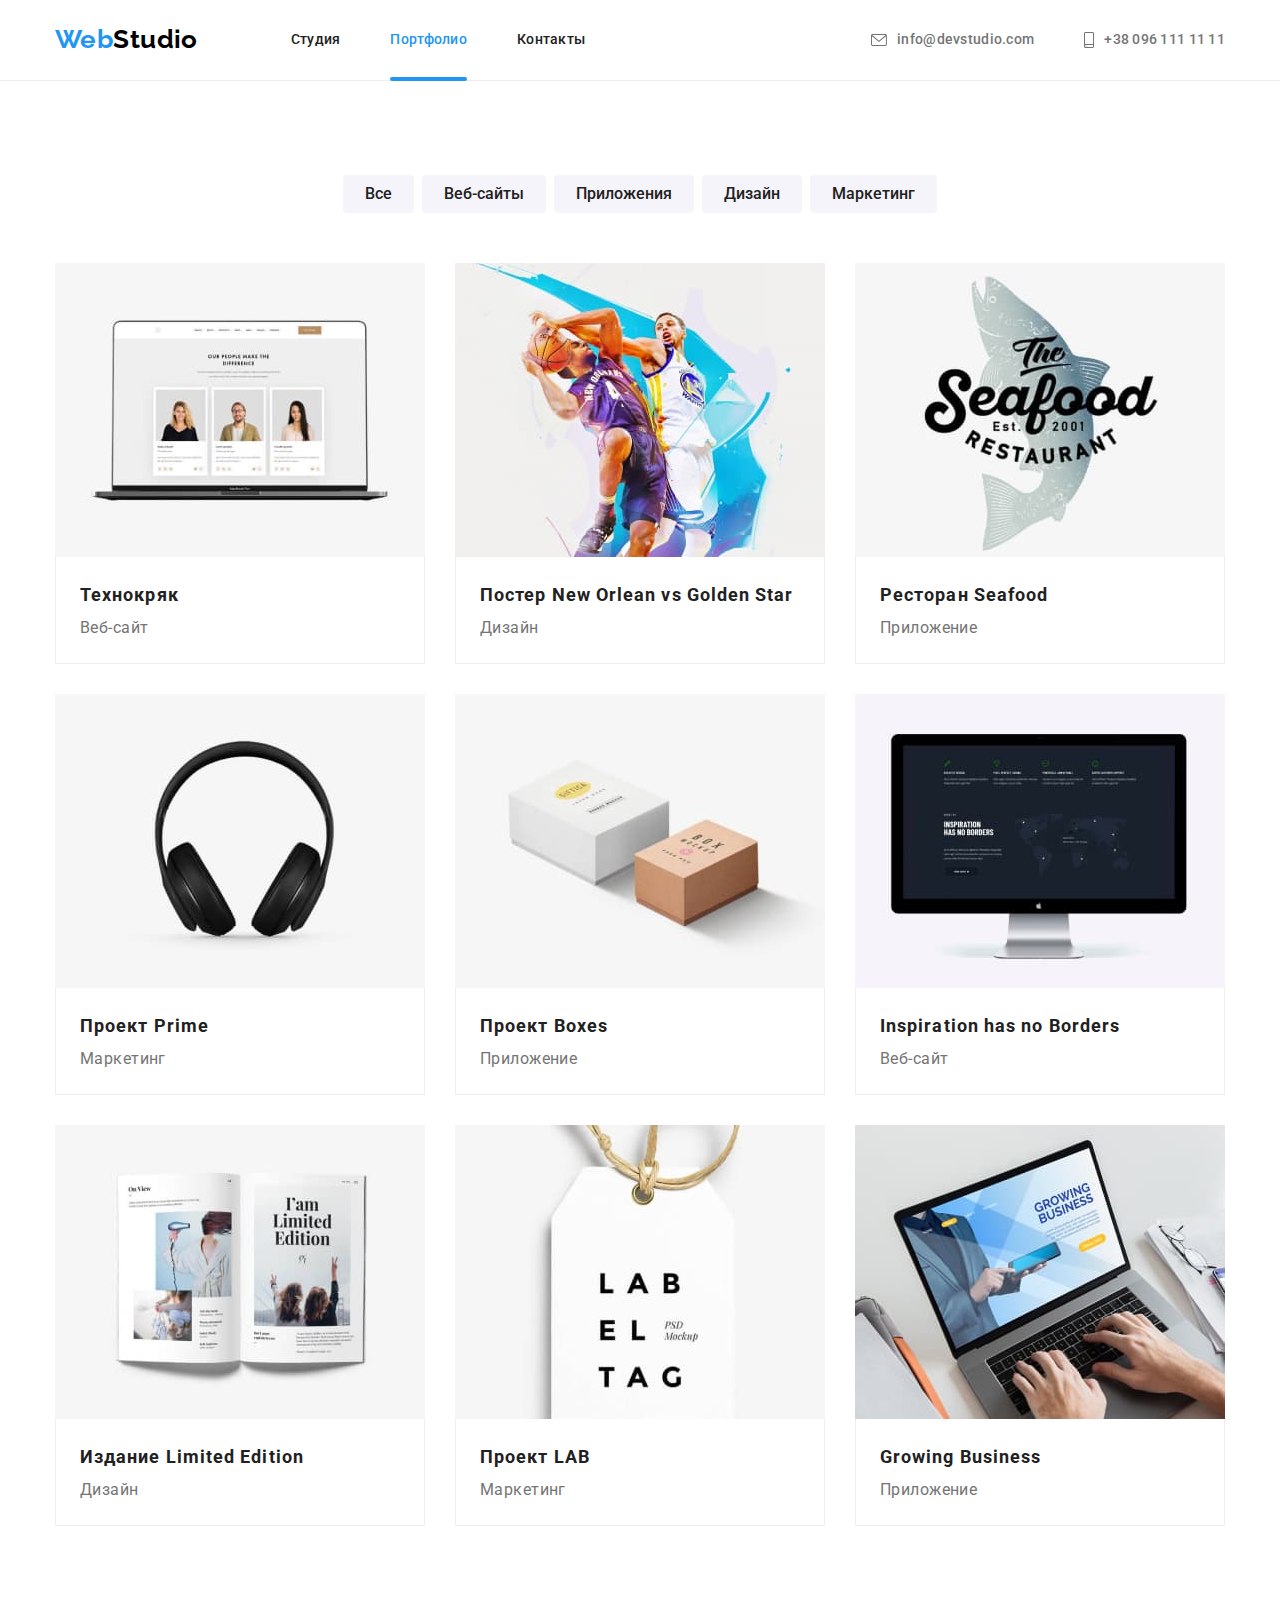
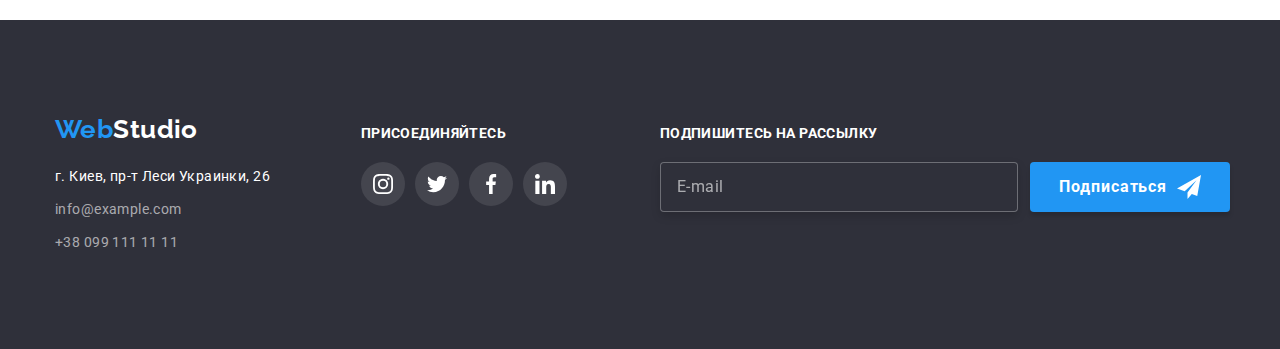
==== commit 5385cd28: "BEM: all index page" ====
--- a/portfolio.html
+++ b/portfolio.html
@@ -188,42 +188,44 @@
     </main>
     <!-- Footer -->
     <footer class="section footer-padding footer-style">
+        <div class="container footer-formating">
+            <address class="footer-formating__normal">
+                <a href="./index.html" class="footer-formating__logo" aria-label="Логотип">Web<span
+                        class="footer-formating__logo--2color">Studio</span></a>
+                <p class="footer-formating__adress">г. Киев, пр-т Леси Украинки, 26</p>
+                <a href="mailto:info@example.com" class="footer-formating__contacts"
+                    aria-label="Ссылка на почту">info@example.com</a>
+                <a href="tel:+380991111111" class="footer-formating__contacts" aria-label="Контактный телефон">+38 099 111
+                    11 11</a>
+            </address>
     
-        <div class="container footer-formating">
-            <address class="footer-text-normal">
-                <a href="./index.html" class="logo logo-footer" aria-label="Логотип">Web<span class="logofooter-second-color">Studio</span></a>
-                <p class="adress">г. Киев, пр-т Леси Украинки, 26</p>
-                <a href="mailto:info@example.com" class="footer-contacts-link" aria-label="Ссылка на почту">info@example.com</a>
-                <a href="tel:+380991111111" class="footer-contacts-link" aria-label="Контактный телефон">+38 099 111 11 11</a>
-            </address>
-        
-            <div class="footer-soc-container">
-                <p class="text-connect">присоединяйтесь</p>
-                <ul class="footer-soc-list">
-                    <li>
-                        <a href="" class="social-links-footer" aria-label="Ссылка на инстаграмм">
-                            <svg class="social-icon-footer" aria-label="Иконка инстаграмм">
+            <div class="footer-social">
+                <p class="footer-social__text">присоединяйтесь</p>
+                <ul class="footer-social__list">
+                    <li>
+                        <a href="" class="footer-social__links" aria-label="Ссылка на инстаграмм">
+                            <svg class="footer-social__icon" aria-label="Иконка инстаграмм">
                                 <use href="./images/sprite.svg#iconinst"></use>
                             </svg>
                         </a>
                     </li>
                     <li>
-                        <a href="" class="social-links-footer" aria-label="Ссылка на твиттер">
-                            <svg class="social-icon-footer" aria-label="Иконка твиттера">
+                        <a href="" class="footer-social__links" aria-label="Ссылка на твиттер">
+                            <svg class="footer-social__icon" aria-label="Иконка твиттера">
                                 <use href="./images/sprite.svg#icontwitter"></use>
                             </svg>
                         </a>
                     </li>
                     <li>
-                        <a href="" class="social-links-footer" aria-label="Ссылка на фэйсбук">
-                            <svg class="social-icon-footer" aria-label="Иконка фэйсбук">
+                        <a href="" class="footer-social__links" aria-label="Ссылка на фэйсбук">
+                            <svg class="footer-social__icon" aria-label="Иконка фэйсбук">
                                 <use href="./images/sprite.svg#iconfacebook"></use>
                             </svg>
                         </a>
                     </li>
                     <li>
-                        <a href="" class="social-links-footer" aria-label="Ссылка на линкедин">
-                            <svg class="social-icon-footer" aria-label="Иконка линкедин">
+                        <a href="" class="footer-social__links" aria-label="Ссылка на линкедин">
+                            <svg class="footer-social__icon" aria-label="Иконка линкедин">
                                 <use href="./images/sprite.svg#iconlinkedin"></use>
                             </svg>
                         </a>
@@ -232,11 +234,12 @@
             </div>
             <!-- Subscribe -->
             <form class="footer-form">
-                <p class="text-connect">Подпишитесь на рассылку</p>
-                <label class="form-area-footer">
-                    <input type="text" name="email" class="form-input-footer" placeholder="E-mail">
+                <p class="footer-social__text">Подпишитесь на рассылку</p>
+                <label class="footer-form__label">
+                    <input type="text" name="email" class="footer-form__input" placeholder="E-mail" />
+                    <button type="submit" class="footer-form__button">Подписаться</button>
                 </label>
-                <button type="submit" class="button-footer">Подписаться</button>
+    
             </form>
         </div>
     </footer>
--- a/css/main.min.css
+++ b/css/main.min.css
@@ -1,2 +1,2 @@
-.visually-hidden{position:absolute;width:1px;height:1px;margin:-1px;border:0;padding:0;clip:rect(0 0 0 0);overflow:hidden}.header-formating__logo{margin-right:93px;font-family:'Raleway', sans-serif;font-size:26px;line-height:1.2;color:#2196F3;text-decoration:none}.logo-footer{margin-right:0;margin-bottom:20px}.header-formating__logo--2color{color:#000000}.logofooter-second-color{display:inline-block;margin-bottom:20px;color:#fff}.main-header{width:696px;margin-bottom:30px;color:#fff}.main-header-bg{max-height:600px;max-width:1600px;margin-left:auto;margin-right:auto;padding-top:200px;padding-bottom:200px;display:-webkit-box;display:-ms-flexbox;display:flex;-webkit-box-orient:vertical;-webkit-box-direction:normal;-ms-flex-direction:column;flex-direction:column;text-align:center;-webkit-box-align:center;-ms-flex-align:center;align-items:center;background-image:-webkit-gradient(linear, left top, right top, from(rgba(47,48,58,0.4)), to(rgba(47,48,58,0.4))),url("../images/header.jpg");background-image:linear-gradient(to right, rgba(47,48,58,0.4), rgba(47,48,58,0.4)),url("../images/header.jpg");background-color:#C4C4C4;background-repeat:no-repeat;background-size:cover;background-position:center}.header-nav{display:-webkit-box;display:-ms-flexbox;display:flex}.header-nav__item:not(:last-child){margin-right:50px}.header-border{border-bottom:1px solid #ECECEC}.header-nav__link--2color::after{position:absolute;display:-webkit-inline-box;display:-ms-inline-flexbox;display:inline-flex;content:"";left:0;bottom:-1px;width:100%;height:4px;border-radius:2px;background-color:#2196F3}.header-contacts{margin-left:auto;display:-webkit-box;display:-ms-flexbox;display:flex}.header-contacts__item:not(:last-child){margin-right:50px}.header-formating{display:-webkit-box;display:-ms-flexbox;display:flex;-webkit-box-align:center;-ms-flex-align:center;align-items:center}.header-nav__link{position:relative;display:block;padding-top:32px;padding-bottom:32px;font-weight:500;letter-spacing:0.02em;color:#212121;text-decoration:none;-webkit-transition:color 250ms cubic-bezier(0.4, 0, 0.2, 1);transition:color 250ms cubic-bezier(0.4, 0, 0.2, 1)}.header-nav__link:hover,.header-nav__link:focus{color:#2196F3}.header-nav__link--2color{color:#2196F3}.header-contacts__link{display:-webkit-inline-box;display:-ms-inline-flexbox;display:inline-flex;-webkit-box-align:center;-ms-flex-align:center;align-items:center;padding-top:32px;padding-bottom:32px;font-weight:500;font-size:14px;line-height:1.14;letter-spacing:0.02em;color:#757575;text-decoration:none;-webkit-transition:color 250ms cubic-bezier(0.4, 0, 0.2, 1);transition:color 250ms cubic-bezier(0.4, 0, 0.2, 1)}.header-contacts__link:hover,.header-contacts__link:focus{color:#2196F3}.header-contacts__icon{fill:#757575;margin-right:10px;-webkit-transition:fill 250ms cubic-bezier(0.4, 0, 0.2, 1);transition:fill 250ms cubic-bezier(0.4, 0, 0.2, 1)}.header-contacts__item:hover .header-contacts__icon,.header-contacts__item:focus .header-contacts__icon{fill:#2196F3}.button-order{display:inline-block;text-align:center;-webkit-box-align:center;-ms-flex-align:center;align-items:center;font-weight:700;letter-spacing:0.06em;padding:10px 32px;font-size:16px;line-height:1.87;background-color:#2196F3;color:#fff;border:none;border-radius:4px;cursor:pointer;-webkit-transition:background-color 250ms cubic-bezier(0.4, 0, 0.2, 1),-webkit-box-shadow 250ms cubic-bezier(0.4, 0, 0.2, 1);transition:background-color 250ms cubic-bezier(0.4, 0, 0.2, 1),-webkit-box-shadow 250ms cubic-bezier(0.4, 0, 0.2, 1);transition:background-color 250ms cubic-bezier(0.4, 0, 0.2, 1),box-shadow 250ms cubic-bezier(0.4, 0, 0.2, 1);transition:background-color 250ms cubic-bezier(0.4, 0, 0.2, 1),box-shadow 250ms cubic-bezier(0.4, 0, 0.2, 1),-webkit-box-shadow 250ms cubic-bezier(0.4, 0, 0.2, 1)}.button-order:hover,.button-order:focus{-webkit-box-shadow:0px 4px 4px rgba(0,0,0,0.15);box-shadow:0px 4px 4px rgba(0,0,0,0.15);background-color:#188CE8}.backdrop{position:fixed;top:0;left:0;width:100%;height:100%;background-color:rgba(0,0,0,0.2);opacity:1;-webkit-transition:opacity 250ms cubic-bezier(0.4, 0, 0.2, 1);transition:opacity 250ms cubic-bezier(0.4, 0, 0.2, 1)}.backdrop.is-hidden{opacity:0;pointer-events:none}.backdrop.is-hidden .modal{-webkit-transform:translate(-50%, -50%) scale(0.9);transform:translate(-50%, -50%) scale(0.9)}.modal{position:absolute;display:-webkit-inline-box;display:-ms-inline-flexbox;display:inline-flex;-webkit-box-pack:center;-ms-flex-pack:center;justify-content:center;text-align:center;top:50%;left:50%;min-width:528px;min-height:581px;background-color:#fff;-webkit-box-shadow:0px 1px 3px rgba(0,0,0,0.12),0px 1px 1px rgba(0,0,0,0.14),0px 2px 1px rgba(0,0,0,0.2);box-shadow:0px 1px 3px rgba(0,0,0,0.12),0px 1px 1px rgba(0,0,0,0.14),0px 2px 1px rgba(0,0,0,0.2);border-radius:4px;-webkit-transform:translate(-50%, -50%) scale(1);transform:translate(-50%, -50%) scale(1);-webkit-transition:-webkit-transform 250ms cubic-bezier(0.4, 0, 0.2, 1);transition:-webkit-transform 250ms cubic-bezier(0.4, 0, 0.2, 1);transition:transform 250ms cubic-bezier(0.4, 0, 0.2, 1);transition:transform 250ms cubic-bezier(0.4, 0, 0.2, 1), -webkit-transform 250ms cubic-bezier(0.4, 0, 0.2, 1)}.modal-form{width:448px}.modal-close{position:absolute;display:-webkit-box;display:-ms-flexbox;display:flex;-webkit-box-pack:center;-ms-flex-pack:center;justify-content:center;-webkit-box-align:center;-ms-flex-align:center;align-items:center;background-color:#fff;top:8px;right:8px;width:30px;height:30px;cursor:pointer;border:none;border:1px solid rgba(0,0,0,0.1);border-radius:50%}.modal p{margin-top:40px;margin-bottom:30px}.modal-iconclose{width:11px;height:11px;fill:black;margin:0;padding:0;-webkit-transition:fill 250ms cubic-bezier(0.4, 0, 0.2, 1);transition:fill 250ms cubic-bezier(0.4, 0, 0.2, 1)}.modal-close:hover .modal-iconclose,.modal-close:focus .modal-iconclose{fill:#2196F3}.modal-description{font-size:20px;line-height:1.15;margin-left:auto;margin-right:auto;color:#212121}.modal-area{position:relative;display:-webkit-box;display:-ms-flexbox;display:flex}.modal-area:nth-child(-n+4){margin-bottom:28px}.modal-input{display:block;padding-left:42px;padding-right:10px;width:100%;height:40px;border:1px solid rgba(33,33,33,0.2);border-radius:4px;-webkit-transition:border-color 250ms cubic-bezier(0.4, 0, 0.2, 1);transition:border-color 250ms cubic-bezier(0.4, 0, 0.2, 1);cursor:pointer}.modal-input:focus{outline:none;border-color:#2196F3}.modal-input:focus+.modal-icon{fill:#2196F3}.modal-icon{position:absolute;top:14px;left:15px;bottom:14px;width:18px;height:18px;-webkit-transition:fill 250ms cubic-bezier(0.4, 0, 0.2, 1);transition:fill 250ms cubic-bezier(0.4, 0, 0.2, 1)}.modal-form textarea{padding:0;resize:none;padding-top:12px;padding-left:16px;padding-right:10px;width:448px;height:120px;border:1px solid rgba(33,33,33,0.2);border-radius:4px;-webkit-transition:border-color 250ms cubic-bezier(0.4, 0, 0.2, 1);transition:border-color 250ms cubic-bezier(0.4, 0, 0.2, 1);cursor:pointer}.modal-form textarea:focus{outline:none;border-color:#2196F3}.modal-form textarea::-webkit-input-placeholder{padding:0;font-weight:400;font-size:14px;letter-spacing:0.01em;color:rgba(117,117,117,0.5)}.modal-form textarea:-ms-input-placeholder{padding:0;font-weight:400;font-size:14px;letter-spacing:0.01em;color:rgba(117,117,117,0.5)}.modal-form textarea::-ms-input-placeholder{padding:0;font-weight:400;font-size:14px;letter-spacing:0.01em;color:rgba(117,117,117,0.5)}.modal-form textarea::placeholder{padding:0;font-weight:400;font-size:14px;letter-spacing:0.01em;color:rgba(117,117,117,0.5)}.agreement-position__input{position:absolute;width:1px;height:1px;margin:-1px;border:0;padding:0;clip:rect(0 0 0 0);overflow:hidden}.agreement-position{margin-top:20px}.agreement-position__label{margin-top:20px;width:100%;font-weight:400;line-height:1.71}.agreement-position__label>span{position:relative}.agreement-position__icon{position:absolute;left:0;top:0;-webkit-transform:translateX(calc(-100% - 4px));transform:translateX(calc(-100% - 4px));width:16px;height:15px;border:2px solid #212121;border-radius:2px;fill:#fff;-webkit-transition:background-color 250ms cubic-bezier(0.4, 0, 0.2, 1),border-color 250ms cubic-bezier(0.4, 0, 0.2, 1);transition:background-color 250ms cubic-bezier(0.4, 0, 0.2, 1),border-color 250ms cubic-bezier(0.4, 0, 0.2, 1)}.agreement-position__input:checked ~ .agreement-position__icon{background-color:#2196F3;border-color:#2196F3}.modal-title{position:absolute;-webkit-transform:translateY(calc(-100% - 4px));transform:translateY(calc(-100% - 4px));font-weight:400;font-size:12px;line-height:1.16;letter-spacing:0.01em;color:#757575}.modal-form a{color:#2196F3}.agreement-position__button{display:-webkit-box;display:-ms-flexbox;display:flex;-webkit-box-align:center;-ms-flex-align:center;align-items:center;-webkit-box-pack:center;-ms-flex-pack:center;justify-content:center;min-width:200px;height:50px;margin-top:30px;margin-right:auto;margin-left:auto;margin-bottom:40px;padding-top:10px;padding-right:15px;padding-bottom:10px;padding-left:15px;background:#2196F3;-webkit-box-shadow:0px 4px 4px rgba(0,0,0,0.15);box-shadow:0px 4px 4px rgba(0,0,0,0.15);border-radius:4px;border-color:#2196F3;font-weight:700;font-style:normal;font-size:16px;line-height:1.87;letter-spacing:0.06em;color:#fff;cursor:pointer;-webkit-transition:background-color 250ms cubic-bezier(0.4, 0, 0.2, 1);transition:background-color 250ms cubic-bezier(0.4, 0, 0.2, 1)}.agreement-position__button:hover,.agreement-position__button:focus{background-color:#188CE8}.specification-list__header{margin-bottom:10px;font-size:14px;text-transform:uppercase;color:#212121}.specification-list__title{font-weight:400;line-height:1.71;color:#757575}.specification-list{display:-webkit-box;display:-ms-flexbox;display:flex;-ms-flex-wrap:wrap;flex-wrap:wrap;-webkit-box-pack:justify;-ms-flex-pack:justify;justify-content:space-between}.specification-list__item{max-width:270px}.specification-list .item:nth-child(n+5){margin-top:30px}.specification-container{display:-webkit-box;display:-ms-flexbox;display:flex;height:120px;margin-bottom:30px;-webkit-box-align:center;-ms-flex-align:center;align-items:center;-webkit-box-pack:center;-ms-flex-pack:center;justify-content:center;background:#F5F4FA;border-radius:4px}.field-activity-section{margin-bottom:94px}.activity-list{display:-webkit-box;display:-ms-flexbox;display:flex;-ms-flex-wrap:wrap;flex-wrap:wrap;-webkit-box-pack:justify;-ms-flex-pack:justify;justify-content:space-between}.activity-list .item:nth-child(n+4){margin-top:30px}.activity-description{position:absolute;display:-webkit-inline-box;display:-ms-inline-flexbox;display:inline-flex;bottom:0;left:0;width:100%;height:70px;-webkit-box-pack:center;-ms-flex-pack:center;justify-content:center;-webkit-box-align:center;-ms-flex-align:center;align-items:center;font-weight:700;font-size:14px;line-height:1.14;letter-spacing:0.03em;text-transform:uppercase;color:#fff;background-color:rgba(47,48,58,0.8)}.activity-image{position:relative;display:-webkit-box;display:-ms-flexbox;display:flex}.staff-style{background-color:#FFFFFF;-webkit-box-shadow:0px 1px 3px rgba(0,0,0,0.12),0px 1px 1px rgba(0,0,0,0.14),0px 2px 1px rgba(0,0,0,0.2);box-shadow:0px 1px 3px rgba(0,0,0,0.12),0px 1px 1px rgba(0,0,0,0.14),0px 2px 1px rgba(0,0,0,0.2);border-radius:0px 0px 4px 4px}.staff-section{padding-top:94px;padding-bottom:94px;background-color:#F5F4FA}.staff-list{display:-webkit-box;display:-ms-flexbox;display:flex;-ms-flex-wrap:wrap;flex-wrap:wrap;-webkit-box-pack:justify;-ms-flex-pack:justify;justify-content:space-between}.staff-title{font-weight:500;font-size:16px;color:#212121}.staff-descript{margin-top:10px;font-weight:400;font-size:16px}.staff-container{max-width:270px;text-align:center;margin-top:30px;margin-bottom:30px;margin-left:32px;margin-right:32px}.social-list{display:-webkit-box;display:-ms-flexbox;display:flex;-webkit-box-align:center;-ms-flex-align:center;align-items:center;margin-top:16px;margin-left:auto;margin-right:auto;-webkit-box-pack:justify;-ms-flex-pack:justify;justify-content:space-between}.social-links{display:-webkit-box;display:-ms-flexbox;display:flex;-webkit-box-pack:center;-ms-flex-pack:center;justify-content:center;-webkit-box-align:center;-ms-flex-align:center;align-items:center;border-radius:50%;padding:0;margin:0;width:44px;height:44px;-webkit-transition:background-color 250ms cubic-bezier(0.4, 0, 0.2, 1);transition:background-color 250ms cubic-bezier(0.4, 0, 0.2, 1)}.social-links:hover,.social-links:focus{background-color:#2196F3}.social-links:hover .social-icon,.social-links:focus .social-icon{fill:#FFFFFF}.social-icon{display:-webkit-inline-box;display:-ms-inline-flexbox;display:inline-flex;margin:0;padding:0;width:20px;height:20px;fill:#AFB1B8;-webkit-transition:fill 250ms cubic-bezier(0.4, 0, 0.2, 1);transition:fill 250ms cubic-bezier(0.4, 0, 0.2, 1)}.clients-list{display:-webkit-box;display:-ms-flexbox;display:flex;-webkit-box-align:center;-ms-flex-align:center;align-items:center;-webkit-box-pack:justify;-ms-flex-pack:justify;justify-content:space-between}.clients-icon{width:106px;height:60px;fill:#AFB1B8;-webkit-transition:fill 250ms cubic-bezier(0.4, 0, 0.2, 1);transition:fill 250ms cubic-bezier(0.4, 0, 0.2, 1)}.clients-links{display:-webkit-inline-box;display:-ms-inline-flexbox;display:inline-flex;-webkit-box-align:center;-ms-flex-align:center;align-items:center;-webkit-box-pack:center;-ms-flex-pack:center;justify-content:center;width:170px;height:92px;border:1px solid #AFB1B8;border-radius:4px;-webkit-transition:border 250ms cubic-bezier(0.4, 0, 0.2, 1);transition:border 250ms cubic-bezier(0.4, 0, 0.2, 1)}.clients-links:hover .clients-icon,.clients-links:focus .clients-icon{fill:#2196F3}.clients-links:hover,.clients-links:focus{border:1px solid #2196F3}.filter-list{display:-webkit-box;display:-ms-flexbox;display:flex;-webkit-box-pack:center;-ms-flex-pack:center;justify-content:center}.filter-list .item:not(:last-child){margin-right:8px}.filter-buttons-styles{display:inline-block;padding-top:6px;padding-bottom:6px;padding-right:22px;padding-left:22px;font-weight:500;font-size:16px;line-height:1.62;text-align:center;border-style:none;border-radius:4px;background-color:#F5F4FA;color:#212121;cursor:pointer;-webkit-transition:background-color 250ms cubic-bezier(0.4, 0, 0.2, 1),color 250ms cubic-bezier(0.4, 0, 0.2, 1),-webkit-box-shadow 250ms cubic-bezier(0.4, 0, 0.2, 1);transition:background-color 250ms cubic-bezier(0.4, 0, 0.2, 1),color 250ms cubic-bezier(0.4, 0, 0.2, 1),-webkit-box-shadow 250ms cubic-bezier(0.4, 0, 0.2, 1);transition:background-color 250ms cubic-bezier(0.4, 0, 0.2, 1),box-shadow 250ms cubic-bezier(0.4, 0, 0.2, 1),color 250ms cubic-bezier(0.4, 0, 0.2, 1);transition:background-color 250ms cubic-bezier(0.4, 0, 0.2, 1),box-shadow 250ms cubic-bezier(0.4, 0, 0.2, 1),color 250ms cubic-bezier(0.4, 0, 0.2, 1),-webkit-box-shadow 250ms cubic-bezier(0.4, 0, 0.2, 1)}.filter-buttons-styles:hover,.filter-buttons-styles:focus{-webkit-box-shadow:0px 3px 1px rgba(0,0,0,0.1),0px 1px 2px rgba(0,0,0,0.08),0px 2px 2px rgba(0,0,0,0.12);box-shadow:0px 3px 1px rgba(0,0,0,0.1),0px 1px 2px rgba(0,0,0,0.08),0px 2px 2px rgba(0,0,0,0.12);background-color:#2196F3;color:#fff}.portfolio-list{display:-webkit-box;display:-ms-flexbox;display:flex;-ms-flex-wrap:wrap;flex-wrap:wrap;gap:30px}.portfolio-descript{font-weight:400;font-size:16px;line-height:1.87;color:#757575}.portfolio-title{font-weight:700;font-size:18px;line-height:2;letter-spacing:0.06em;color:#212121}.portfolio-container{padding-top:20px;padding-bottom:20px;padding-left:24px;padding-right:24px;border-left:1px solid #EEEEEE;border-right:1px solid #EEEEEE;border-bottom:1px solid #EEEEEE}.portfolio-cards{-webkit-box-sizing:border-box;box-sizing:border-box}.portfolio-cards-link{display:block;-webkit-transition:-webkit-box-shadow 250ms cubic-bezier(0.4, 0, 0.2, 1);transition:-webkit-box-shadow 250ms cubic-bezier(0.4, 0, 0.2, 1);transition:box-shadow 250ms cubic-bezier(0.4, 0, 0.2, 1);transition:box-shadow 250ms cubic-bezier(0.4, 0, 0.2, 1), -webkit-box-shadow 250ms cubic-bezier(0.4, 0, 0.2, 1)}.portfolio-cards-link:hover,.portfolio-cards-link:focus{-webkit-box-shadow:0px 1px 1px rgba(0,0,0,0.12),0px 4px 4px rgba(0,0,0,0.06),1px 4px 6px rgba(0,0,0,0.16);box-shadow:0px 1px 1px rgba(0,0,0,0.12),0px 4px 4px rgba(0,0,0,0.06),1px 4px 6px rgba(0,0,0,0.16)}.portfolio-cards-link:hover .portfolio-overlay-description,.portfolio-cards-link:focus .portfolio-overlay-description{-webkit-transform:translateY(0);transform:translateY(0)}.portfolio-overlay{position:relative;overflow:hidden}.portfolio-overlay-description{position:absolute;display:-webkit-inline-box;display:-ms-inline-flexbox;display:inline-flex;width:100%;height:100%;top:0;left:0;-webkit-transform:translateY(100%);transform:translateY(100%);-webkit-transition:-webkit-transform 250ms cubic-bezier(0.4, 0, 0.2, 1);transition:-webkit-transform 250ms cubic-bezier(0.4, 0, 0.2, 1);transition:transform 250ms cubic-bezier(0.4, 0, 0.2, 1);transition:transform 250ms cubic-bezier(0.4, 0, 0.2, 1), -webkit-transform 250ms cubic-bezier(0.4, 0, 0.2, 1);padding-top:63px;padding-right:24px;padding-left:24px;padding-bottom:63px;font-weight:400;font-size:18px;line-height:1.55;letter-spacing:0.03em;color:#fff;background:rgba(33,150,243,0.9);text-shadow:0px 4px 4px rgba(0,0,0,0.25)}.portfolio-cards a{text-decoration:none}.footer-style{background-color:#2F303A}.footer-contacts-link{display:block;font-weight:400;font-size:14px;line-height:1.71;color:rgba(255,255,255,0.6);text-decoration:none;-webkit-transition:color 250ms cubic-bezier(0.4, 0, 0.2, 1);transition:color 250ms cubic-bezier(0.4, 0, 0.2, 1)}.footer-contacts-link:last-child{margin-top:9px}.footer-contacts-link:hover,.footer-contacts-link:focus{color:#2196F3}.footer-padding{padding-top:60px;padding-bottom:60px}.footer-text-normal{font-style:normal}.footer-formating{display:-webkit-box;display:-ms-flexbox;display:flex;-webkit-box-align:baseline;-ms-flex-align:baseline;align-items:baseline}.footer-soc-list{display:-webkit-box;display:-ms-flexbox;display:flex}.footer-soc-container{display:-webkit-box;display:-ms-flexbox;display:flex;-webkit-box-orient:vertical;-webkit-box-direction:normal;-ms-flex-direction:column;flex-direction:column;margin-left:70px}.footer-soc-container p{margin-bottom:20px}.footer-soc-container li:not(:last-child){margin-right:10px}.social-links-footer{display:-webkit-box;display:-ms-flexbox;display:flex;-webkit-box-pack:center;-ms-flex-pack:center;justify-content:center;-webkit-box-align:center;-ms-flex-align:center;align-items:center;border-radius:50%;padding:0;margin:0;width:44px;height:44px;background-color:rgba(255,255,255,0.1);-webkit-transition:background-color 250ms cubic-bezier(0.4, 0, 0.2, 1);transition:background-color 250ms cubic-bezier(0.4, 0, 0.2, 1)}.social-links-footer:hover,.social-links-footer:focus{background-color:#2196F3}.social-icon-footer{display:-webkit-inline-box;display:-ms-inline-flexbox;display:inline-flex;margin:0;padding:0;width:20px;height:20px;fill:#FFFFFF}.text-connect{text-transform:uppercase;color:#FFFFFF}.footer-form{margin-left:93px}.form-area-footer{display:-webkit-inline-box;display:-ms-inline-flexbox;display:inline-flex;margin-top:20px}.form-input-footer{padding-left:16px;width:358px;height:50px;border:1px solid rgba(255,255,255,0.3);-webkit-filter:drop-shadow(0px 4px 4px rgba(0,0,0,0.15));filter:drop-shadow(0px 4px 4px rgba(0,0,0,0.15));border-radius:4px;background-color:#2F303A;color:#fff}.form-input-footer::-webkit-input-placeholder{padding-top:15px;font-style:normal;font-weight:400;font-size:16px;line-height:1.25;letter-spacing:0.03em;color:rgba(255,255,255,0.6)}.form-input-footer:-ms-input-placeholder{padding-top:15px;font-style:normal;font-weight:400;font-size:16px;line-height:1.25;letter-spacing:0.03em;color:rgba(255,255,255,0.6)}.form-input-footer::-ms-input-placeholder{padding-top:15px;font-style:normal;font-weight:400;font-size:16px;line-height:1.25;letter-spacing:0.03em;color:rgba(255,255,255,0.6)}.form-input-footer::placeholder{padding-top:15px;font-style:normal;font-weight:400;font-size:16px;line-height:1.25;letter-spacing:0.03em;color:rgba(255,255,255,0.6)}.button-footer{display:-webkit-inline-box;display:-ms-inline-flexbox;display:inline-flex;margin-left:12px;padding-left:29px;padding-right:28px;padding-top:10px;padding-bottom:10px;outline:none;min-width:200px;height:50px;font-style:normal;font-weight:700;font-size:16px;line-height:1.87;-webkit-box-align:center;-ms-flex-align:center;align-items:center;text-align:center;letter-spacing:0.06em;color:#fff;border:0px;-webkit-box-shadow:0px 4px 4px rgba(0,0,0,0.15);box-shadow:0px 4px 4px rgba(0,0,0,0.15);border-radius:4px;border-color:#2196F3;background-color:#2196F3;cursor:pointer}.button-footer::after{display:block;margin-left:10px;content:"";width:24px;height:24px;background-image:url("../images/iconplane.svg");background-size:contain;background-repeat:no-repeat}.adress{margin-bottom:9px;font-weight:400;font-size:14px;line-height:1.71;letter-spacing:0.03em;color:#fff}body{font-family:'Roboto', sans-serif;font-weight:700;font-size:14px;line-height:1.14;letter-spacing:0.03em;color:var(--links-gray)}.section{padding-top:94px;padding-bottom:94px}.container{margin-left:auto;margin-right:auto;padding-left:15px;padding-right:15px;width:1200px}.no-top-padding{padding-top:0;padding-bottom:94}.no-bot-padding{padding-bottom:0}.custom-top-padding{padding-top:50px}img{display:block}h1,h2,h3,p,ul{margin:0;padding:0}li{list-style-type:none}h1{font-weight:900;font-size:44px;line-height:1.36;text-align:center;letter-spacing:0.06em;text-transform:uppercase;color:var(--primary-text-color)}.secondary-header{margin-bottom:50px;font-size:36px;line-height:1.16;text-align:center;color:var(--main-black-color)}
+.visually-hidden{position:absolute;width:1px;height:1px;margin:-1px;border:0;padding:0;clip:rect(0 0 0 0);overflow:hidden}.header-formating__logo{margin-right:93px;font-family:'Raleway', sans-serif;font-size:26px;line-height:1.2;color:#2196F3;text-decoration:none}.header-formating__logo--2color{color:#000000}.footer-formating__logo--2color{color:#fff}.footer-formating__logo{margin-right:93px;font-family:'Raleway', sans-serif;font-size:26px;line-height:1.2;color:#2196F3;text-decoration:none}.main-header{width:696px;margin-bottom:30px;color:#fff}.main-header-bg{max-height:600px;max-width:1600px;margin-left:auto;margin-right:auto;padding-top:200px;padding-bottom:200px;display:-webkit-box;display:-ms-flexbox;display:flex;-webkit-box-orient:vertical;-webkit-box-direction:normal;-ms-flex-direction:column;flex-direction:column;text-align:center;-webkit-box-align:center;-ms-flex-align:center;align-items:center;background-image:-webkit-gradient(linear, left top, right top, from(rgba(47,48,58,0.4)), to(rgba(47,48,58,0.4))),url("../images/header.jpg");background-image:linear-gradient(to right, rgba(47,48,58,0.4), rgba(47,48,58,0.4)),url("../images/header.jpg");background-color:#C4C4C4;background-repeat:no-repeat;background-size:cover;background-position:center}.header-nav{display:-webkit-box;display:-ms-flexbox;display:flex}.header-nav__item:not(:last-child){margin-right:50px}.header-border{border-bottom:1px solid #ECECEC}.header-nav__link--2color::after{position:absolute;display:-webkit-inline-box;display:-ms-inline-flexbox;display:inline-flex;content:"";left:0;bottom:-1px;width:100%;height:4px;border-radius:2px;background-color:#2196F3}.header-contacts{margin-left:auto;display:-webkit-box;display:-ms-flexbox;display:flex}.header-contacts__item:not(:last-child){margin-right:50px}.header-formating{display:-webkit-box;display:-ms-flexbox;display:flex;-webkit-box-align:center;-ms-flex-align:center;align-items:center}.header-nav__link{position:relative;display:block;padding-top:32px;padding-bottom:32px;font-weight:500;letter-spacing:0.02em;color:#212121;text-decoration:none;-webkit-transition:color 250ms cubic-bezier(0.4, 0, 0.2, 1);transition:color 250ms cubic-bezier(0.4, 0, 0.2, 1)}.header-nav__link:hover,.header-nav__link:focus{color:#2196F3}.header-nav__link--2color{color:#2196F3}.header-contacts__link{display:-webkit-inline-box;display:-ms-inline-flexbox;display:inline-flex;-webkit-box-align:center;-ms-flex-align:center;align-items:center;padding-top:32px;padding-bottom:32px;font-weight:500;font-size:14px;line-height:1.14;letter-spacing:0.02em;color:#757575;text-decoration:none;-webkit-transition:color 250ms cubic-bezier(0.4, 0, 0.2, 1);transition:color 250ms cubic-bezier(0.4, 0, 0.2, 1)}.header-contacts__link:hover,.header-contacts__link:focus{color:#2196F3}.header-contacts__icon{fill:#757575;margin-right:10px;-webkit-transition:fill 250ms cubic-bezier(0.4, 0, 0.2, 1);transition:fill 250ms cubic-bezier(0.4, 0, 0.2, 1)}.header-contacts__item:hover .header-contacts__icon,.header-contacts__item:focus .header-contacts__icon{fill:#2196F3}.button-order{display:inline-block;text-align:center;-webkit-box-align:center;-ms-flex-align:center;align-items:center;font-weight:700;letter-spacing:0.06em;padding:10px 32px;font-size:16px;line-height:1.87;background-color:#2196F3;color:#fff;border:none;border-radius:4px;cursor:pointer;-webkit-transition:background-color 250ms cubic-bezier(0.4, 0, 0.2, 1),-webkit-box-shadow 250ms cubic-bezier(0.4, 0, 0.2, 1);transition:background-color 250ms cubic-bezier(0.4, 0, 0.2, 1),-webkit-box-shadow 250ms cubic-bezier(0.4, 0, 0.2, 1);transition:background-color 250ms cubic-bezier(0.4, 0, 0.2, 1),box-shadow 250ms cubic-bezier(0.4, 0, 0.2, 1);transition:background-color 250ms cubic-bezier(0.4, 0, 0.2, 1),box-shadow 250ms cubic-bezier(0.4, 0, 0.2, 1),-webkit-box-shadow 250ms cubic-bezier(0.4, 0, 0.2, 1)}.button-order:hover,.button-order:focus{-webkit-box-shadow:0px 4px 4px rgba(0,0,0,0.15);box-shadow:0px 4px 4px rgba(0,0,0,0.15);background-color:#188CE8}.backdrop{position:fixed;top:0;left:0;width:100%;height:100%;background-color:rgba(0,0,0,0.2);opacity:1;-webkit-transition:opacity 250ms cubic-bezier(0.4, 0, 0.2, 1);transition:opacity 250ms cubic-bezier(0.4, 0, 0.2, 1)}.backdrop.is-hidden{opacity:0;pointer-events:none}.backdrop.is-hidden .modal{-webkit-transform:translate(-50%, -50%) scale(0.9);transform:translate(-50%, -50%) scale(0.9)}.modal{position:absolute;display:-webkit-inline-box;display:-ms-inline-flexbox;display:inline-flex;-webkit-box-pack:center;-ms-flex-pack:center;justify-content:center;text-align:center;top:50%;left:50%;min-width:528px;min-height:581px;background-color:#fff;-webkit-box-shadow:0px 1px 3px rgba(0,0,0,0.12),0px 1px 1px rgba(0,0,0,0.14),0px 2px 1px rgba(0,0,0,0.2);box-shadow:0px 1px 3px rgba(0,0,0,0.12),0px 1px 1px rgba(0,0,0,0.14),0px 2px 1px rgba(0,0,0,0.2);border-radius:4px;-webkit-transform:translate(-50%, -50%) scale(1);transform:translate(-50%, -50%) scale(1);-webkit-transition:-webkit-transform 250ms cubic-bezier(0.4, 0, 0.2, 1);transition:-webkit-transform 250ms cubic-bezier(0.4, 0, 0.2, 1);transition:transform 250ms cubic-bezier(0.4, 0, 0.2, 1);transition:transform 250ms cubic-bezier(0.4, 0, 0.2, 1), -webkit-transform 250ms cubic-bezier(0.4, 0, 0.2, 1)}.modal-form{width:448px}.modal-close{position:absolute;display:-webkit-box;display:-ms-flexbox;display:flex;-webkit-box-pack:center;-ms-flex-pack:center;justify-content:center;-webkit-box-align:center;-ms-flex-align:center;align-items:center;background-color:#fff;top:8px;right:8px;width:30px;height:30px;cursor:pointer;border:none;border:1px solid rgba(0,0,0,0.1);border-radius:50%}.modal p{margin-top:40px;margin-bottom:30px}.modal-iconclose{width:11px;height:11px;fill:black;margin:0;padding:0;-webkit-transition:fill 250ms cubic-bezier(0.4, 0, 0.2, 1);transition:fill 250ms cubic-bezier(0.4, 0, 0.2, 1)}.modal-close:hover .modal-iconclose,.modal-close:focus .modal-iconclose{fill:#2196F3}.modal-description{font-size:20px;line-height:1.15;margin-left:auto;margin-right:auto;color:#212121}.modal-area{position:relative;display:-webkit-box;display:-ms-flexbox;display:flex}.modal-area:nth-child(-n+4){margin-bottom:28px}.modal-input{display:block;padding-left:42px;padding-right:10px;width:100%;height:40px;border:1px solid rgba(33,33,33,0.2);border-radius:4px;-webkit-transition:border-color 250ms cubic-bezier(0.4, 0, 0.2, 1);transition:border-color 250ms cubic-bezier(0.4, 0, 0.2, 1);cursor:pointer}.modal-input:focus{outline:none;border-color:#2196F3}.modal-input:focus+.modal-icon{fill:#2196F3}.modal-icon{position:absolute;top:14px;left:15px;bottom:14px;width:18px;height:18px;-webkit-transition:fill 250ms cubic-bezier(0.4, 0, 0.2, 1);transition:fill 250ms cubic-bezier(0.4, 0, 0.2, 1)}.modal-form textarea{padding:0;resize:none;padding-top:12px;padding-left:16px;padding-right:10px;width:448px;height:120px;border:1px solid rgba(33,33,33,0.2);border-radius:4px;-webkit-transition:border-color 250ms cubic-bezier(0.4, 0, 0.2, 1);transition:border-color 250ms cubic-bezier(0.4, 0, 0.2, 1);cursor:pointer}.modal-form textarea:focus{outline:none;border-color:#2196F3}.modal-form textarea::-webkit-input-placeholder{padding:0;font-weight:400;font-size:14px;letter-spacing:0.01em;color:rgba(117,117,117,0.5)}.modal-form textarea:-ms-input-placeholder{padding:0;font-weight:400;font-size:14px;letter-spacing:0.01em;color:rgba(117,117,117,0.5)}.modal-form textarea::-ms-input-placeholder{padding:0;font-weight:400;font-size:14px;letter-spacing:0.01em;color:rgba(117,117,117,0.5)}.modal-form textarea::placeholder{padding:0;font-weight:400;font-size:14px;letter-spacing:0.01em;color:rgba(117,117,117,0.5)}.agreement-position__input{position:absolute;width:1px;height:1px;margin:-1px;border:0;padding:0;clip:rect(0 0 0 0);overflow:hidden}.agreement-position{margin-top:20px}.agreement-position__label{margin-top:20px;width:100%;font-weight:400;line-height:1.71}.agreement-position__label>span{position:relative}.agreement-position__icon{position:absolute;left:0;top:0;-webkit-transform:translateX(calc(-100% - 4px));transform:translateX(calc(-100% - 4px));width:16px;height:15px;border:2px solid #212121;border-radius:2px;fill:#fff;-webkit-transition:background-color 250ms cubic-bezier(0.4, 0, 0.2, 1),border-color 250ms cubic-bezier(0.4, 0, 0.2, 1);transition:background-color 250ms cubic-bezier(0.4, 0, 0.2, 1),border-color 250ms cubic-bezier(0.4, 0, 0.2, 1)}.agreement-position__input:checked ~ .agreement-position__icon{background-color:#2196F3;border-color:#2196F3}.modal-title{position:absolute;-webkit-transform:translateY(calc(-100% - 4px));transform:translateY(calc(-100% - 4px));font-weight:400;font-size:12px;line-height:1.16;letter-spacing:0.01em;color:#757575}.modal-form a{color:#2196F3}.agreement-position__button{display:-webkit-box;display:-ms-flexbox;display:flex;-webkit-box-align:center;-ms-flex-align:center;align-items:center;-webkit-box-pack:center;-ms-flex-pack:center;justify-content:center;min-width:200px;height:50px;margin-top:30px;margin-right:auto;margin-left:auto;margin-bottom:40px;padding-top:10px;padding-right:15px;padding-bottom:10px;padding-left:15px;background:#2196F3;-webkit-box-shadow:0px 4px 4px rgba(0,0,0,0.15);box-shadow:0px 4px 4px rgba(0,0,0,0.15);border-radius:4px;border-color:#2196F3;font-weight:700;font-style:normal;font-size:16px;line-height:1.87;letter-spacing:0.06em;color:#fff;cursor:pointer;-webkit-transition:background-color 250ms cubic-bezier(0.4, 0, 0.2, 1);transition:background-color 250ms cubic-bezier(0.4, 0, 0.2, 1)}.agreement-position__button:hover,.agreement-position__button:focus{background-color:#188CE8}.specification-list__header{margin-bottom:10px;font-size:14px;text-transform:uppercase;color:#212121}.specification-list__title{font-weight:400;line-height:1.71;color:#757575}.specification-list{display:-webkit-box;display:-ms-flexbox;display:flex;-ms-flex-wrap:wrap;flex-wrap:wrap;-webkit-box-pack:justify;-ms-flex-pack:justify;justify-content:space-between}.specification-list__item{max-width:270px}.specification-list .item:nth-child(n+5){margin-top:30px}.specification-container{display:-webkit-box;display:-ms-flexbox;display:flex;height:120px;margin-bottom:30px;-webkit-box-align:center;-ms-flex-align:center;align-items:center;-webkit-box-pack:center;-ms-flex-pack:center;justify-content:center;background:#F5F4FA;border-radius:4px}.field-activity-section{margin-bottom:94px}.activity-list{display:-webkit-box;display:-ms-flexbox;display:flex;-ms-flex-wrap:wrap;flex-wrap:wrap;-webkit-box-pack:justify;-ms-flex-pack:justify;justify-content:space-between}.activity-list__item:nth-child(n+4){margin-top:30px}.activity-list__description{position:absolute;display:-webkit-inline-box;display:-ms-inline-flexbox;display:inline-flex;bottom:0;left:0;width:100%;height:70px;-webkit-box-pack:center;-ms-flex-pack:center;justify-content:center;-webkit-box-align:center;-ms-flex-align:center;align-items:center;font-weight:700;font-size:14px;line-height:1.14;letter-spacing:0.03em;text-transform:uppercase;color:#fff;background-color:rgba(47,48,58,0.8)}.activity-list__image{position:relative;display:-webkit-box;display:-ms-flexbox;display:flex}.staff-list__item{background-color:#FFFFFF;-webkit-box-shadow:0px 1px 3px rgba(0,0,0,0.12),0px 1px 1px rgba(0,0,0,0.14),0px 2px 1px rgba(0,0,0,0.2);box-shadow:0px 1px 3px rgba(0,0,0,0.12),0px 1px 1px rgba(0,0,0,0.14),0px 2px 1px rgba(0,0,0,0.2);border-radius:0px 0px 4px 4px}.staff-section{padding-top:94px;padding-bottom:94px;background-color:#F5F4FA}.staff-list{display:-webkit-box;display:-ms-flexbox;display:flex;-ms-flex-wrap:wrap;flex-wrap:wrap;-webkit-box-pack:justify;-ms-flex-pack:justify;justify-content:space-between}.staff-list__title{font-weight:500;font-size:16px;color:#212121}.staff-list__descript{margin-top:10px;font-weight:400;font-size:16px}.staff-list__container{max-width:270px;text-align:center;margin-top:30px;margin-bottom:30px;margin-left:32px;margin-right:32px}.social-list{display:-webkit-box;display:-ms-flexbox;display:flex;-webkit-box-align:center;-ms-flex-align:center;align-items:center;margin-top:16px;margin-left:auto;margin-right:auto;-webkit-box-pack:justify;-ms-flex-pack:justify;justify-content:space-between}.social-list__links{display:-webkit-box;display:-ms-flexbox;display:flex;-webkit-box-pack:center;-ms-flex-pack:center;justify-content:center;-webkit-box-align:center;-ms-flex-align:center;align-items:center;border-radius:50%;padding:0;margin:0;width:44px;height:44px;-webkit-transition:background-color 250ms cubic-bezier(0.4, 0, 0.2, 1);transition:background-color 250ms cubic-bezier(0.4, 0, 0.2, 1)}.social-list__links:hover,.social-list__links:focus{background-color:#2196F3}.social-list__links:hover .social-list__icon,.social-list__links:focus .social-list__icon{fill:#FFFFFF}.social-list__icon{display:-webkit-inline-box;display:-ms-inline-flexbox;display:inline-flex;margin:0;padding:0;width:20px;height:20px;fill:#AFB1B8;-webkit-transition:fill 250ms cubic-bezier(0.4, 0, 0.2, 1);transition:fill 250ms cubic-bezier(0.4, 0, 0.2, 1)}.clients-list{display:-webkit-box;display:-ms-flexbox;display:flex;-webkit-box-align:center;-ms-flex-align:center;align-items:center;-webkit-box-pack:justify;-ms-flex-pack:justify;justify-content:space-between}.clients-list__icon{width:106px;height:60px;fill:#AFB1B8;-webkit-transition:fill 250ms cubic-bezier(0.4, 0, 0.2, 1);transition:fill 250ms cubic-bezier(0.4, 0, 0.2, 1)}.clients-list__links{display:-webkit-inline-box;display:-ms-inline-flexbox;display:inline-flex;-webkit-box-align:center;-ms-flex-align:center;align-items:center;-webkit-box-pack:center;-ms-flex-pack:center;justify-content:center;width:170px;height:92px;border:1px solid #AFB1B8;border-radius:4px;-webkit-transition:border 250ms cubic-bezier(0.4, 0, 0.2, 1);transition:border 250ms cubic-bezier(0.4, 0, 0.2, 1)}.clients-list__links:hover .clients-list__icon,.clients-list__links:focus .clients-list__icon{fill:#2196F3}.clients-list__links:hover,.clients-list__links:focus{border:1px solid #2196F3}.filter-list{display:-webkit-box;display:-ms-flexbox;display:flex;-webkit-box-pack:center;-ms-flex-pack:center;justify-content:center}.filter-list .item:not(:last-child){margin-right:8px}.filter-buttons-styles{display:inline-block;padding-top:6px;padding-bottom:6px;padding-right:22px;padding-left:22px;font-weight:500;font-size:16px;line-height:1.62;text-align:center;border-style:none;border-radius:4px;background-color:#F5F4FA;color:#212121;cursor:pointer;-webkit-transition:background-color 250ms cubic-bezier(0.4, 0, 0.2, 1),color 250ms cubic-bezier(0.4, 0, 0.2, 1),-webkit-box-shadow 250ms cubic-bezier(0.4, 0, 0.2, 1);transition:background-color 250ms cubic-bezier(0.4, 0, 0.2, 1),color 250ms cubic-bezier(0.4, 0, 0.2, 1),-webkit-box-shadow 250ms cubic-bezier(0.4, 0, 0.2, 1);transition:background-color 250ms cubic-bezier(0.4, 0, 0.2, 1),box-shadow 250ms cubic-bezier(0.4, 0, 0.2, 1),color 250ms cubic-bezier(0.4, 0, 0.2, 1);transition:background-color 250ms cubic-bezier(0.4, 0, 0.2, 1),box-shadow 250ms cubic-bezier(0.4, 0, 0.2, 1),color 250ms cubic-bezier(0.4, 0, 0.2, 1),-webkit-box-shadow 250ms cubic-bezier(0.4, 0, 0.2, 1)}.filter-buttons-styles:hover,.filter-buttons-styles:focus{-webkit-box-shadow:0px 3px 1px rgba(0,0,0,0.1),0px 1px 2px rgba(0,0,0,0.08),0px 2px 2px rgba(0,0,0,0.12);box-shadow:0px 3px 1px rgba(0,0,0,0.1),0px 1px 2px rgba(0,0,0,0.08),0px 2px 2px rgba(0,0,0,0.12);background-color:#2196F3;color:#fff}.portfolio-list{display:-webkit-box;display:-ms-flexbox;display:flex;-ms-flex-wrap:wrap;flex-wrap:wrap;gap:30px}.portfolio-descript{font-weight:400;font-size:16px;line-height:1.87;color:#757575}.portfolio-title{font-weight:700;font-size:18px;line-height:2;letter-spacing:0.06em;color:#212121}.portfolio-container{padding-top:20px;padding-bottom:20px;padding-left:24px;padding-right:24px;border-left:1px solid #EEEEEE;border-right:1px solid #EEEEEE;border-bottom:1px solid #EEEEEE}.portfolio-cards{-webkit-box-sizing:border-box;box-sizing:border-box}.portfolio-cards-link{display:block;-webkit-transition:-webkit-box-shadow 250ms cubic-bezier(0.4, 0, 0.2, 1);transition:-webkit-box-shadow 250ms cubic-bezier(0.4, 0, 0.2, 1);transition:box-shadow 250ms cubic-bezier(0.4, 0, 0.2, 1);transition:box-shadow 250ms cubic-bezier(0.4, 0, 0.2, 1), -webkit-box-shadow 250ms cubic-bezier(0.4, 0, 0.2, 1)}.portfolio-cards-link:hover,.portfolio-cards-link:focus{-webkit-box-shadow:0px 1px 1px rgba(0,0,0,0.12),0px 4px 4px rgba(0,0,0,0.06),1px 4px 6px rgba(0,0,0,0.16);box-shadow:0px 1px 1px rgba(0,0,0,0.12),0px 4px 4px rgba(0,0,0,0.06),1px 4px 6px rgba(0,0,0,0.16)}.portfolio-cards-link:hover .portfolio-overlay-description,.portfolio-cards-link:focus .portfolio-overlay-description{-webkit-transform:translateY(0);transform:translateY(0)}.portfolio-overlay{position:relative;overflow:hidden}.portfolio-overlay-description{position:absolute;display:-webkit-inline-box;display:-ms-inline-flexbox;display:inline-flex;width:100%;height:100%;top:0;left:0;-webkit-transform:translateY(100%);transform:translateY(100%);-webkit-transition:-webkit-transform 250ms cubic-bezier(0.4, 0, 0.2, 1);transition:-webkit-transform 250ms cubic-bezier(0.4, 0, 0.2, 1);transition:transform 250ms cubic-bezier(0.4, 0, 0.2, 1);transition:transform 250ms cubic-bezier(0.4, 0, 0.2, 1), -webkit-transform 250ms cubic-bezier(0.4, 0, 0.2, 1);padding-top:63px;padding-right:24px;padding-left:24px;padding-bottom:63px;font-weight:400;font-size:18px;line-height:1.55;letter-spacing:0.03em;color:#fff;background:rgba(33,150,243,0.9);text-shadow:0px 4px 4px rgba(0,0,0,0.25)}.portfolio-cards a{text-decoration:none}.footer-style{background-color:#2F303A}.footer-formating__contacts{display:block;font-weight:400;font-size:14px;line-height:1.71;color:rgba(255,255,255,0.6);text-decoration:none;-webkit-transition:color 250ms cubic-bezier(0.4, 0, 0.2, 1);transition:color 250ms cubic-bezier(0.4, 0, 0.2, 1)}.footer-formating__contacts:last-child{margin-top:9px}.footer-formating__contacts:hover,.footer-formating__contacts:focus{color:#2196F3}.footer-padding{padding-top:60px;padding-bottom:60px}.footer-formating__normal{font-style:normal}.footer-formating{display:-webkit-box;display:-ms-flexbox;display:flex;-webkit-box-align:baseline;-ms-flex-align:baseline;align-items:baseline}.footer-social__list{display:-webkit-box;display:-ms-flexbox;display:flex}.footer-social{display:-webkit-box;display:-ms-flexbox;display:flex;-webkit-box-orient:vertical;-webkit-box-direction:normal;-ms-flex-direction:column;flex-direction:column;margin-left:70px}.footer-social li:not(:last-child){margin-right:10px}.footer-social__links{display:-webkit-box;display:-ms-flexbox;display:flex;-webkit-box-pack:center;-ms-flex-pack:center;justify-content:center;-webkit-box-align:center;-ms-flex-align:center;align-items:center;border-radius:50%;padding:0;margin:0;width:44px;height:44px;background-color:rgba(255,255,255,0.1);-webkit-transition:background-color 250ms cubic-bezier(0.4, 0, 0.2, 1);transition:background-color 250ms cubic-bezier(0.4, 0, 0.2, 1)}.footer-social__links:hover,.footer-social__links:focus{background-color:#2196F3}.footer-social__icon{display:-webkit-inline-box;display:-ms-inline-flexbox;display:inline-flex;margin:0;padding:0;width:20px;height:20px;fill:#FFFFFF}.footer-social__text{margin-bottom:20px;text-transform:uppercase;color:#FFFFFF}.footer-form{margin-left:93px}.footer-form__label{display:-webkit-inline-box;display:-ms-inline-flexbox;display:inline-flex}.footer-form__input{padding-left:16px;width:358px;height:50px;border:1px solid rgba(255,255,255,0.3);-webkit-filter:drop-shadow(0px 4px 4px rgba(0,0,0,0.15));filter:drop-shadow(0px 4px 4px rgba(0,0,0,0.15));border-radius:4px;background-color:#2F303A;color:#fff}.footer-form__input::-webkit-input-placeholder{padding-top:15px;font-style:normal;font-weight:400;font-size:16px;line-height:1.25;letter-spacing:0.03em;color:rgba(255,255,255,0.6)}.footer-form__input:-ms-input-placeholder{padding-top:15px;font-style:normal;font-weight:400;font-size:16px;line-height:1.25;letter-spacing:0.03em;color:rgba(255,255,255,0.6)}.footer-form__input::-ms-input-placeholder{padding-top:15px;font-style:normal;font-weight:400;font-size:16px;line-height:1.25;letter-spacing:0.03em;color:rgba(255,255,255,0.6)}.footer-form__input::placeholder{padding-top:15px;font-style:normal;font-weight:400;font-size:16px;line-height:1.25;letter-spacing:0.03em;color:rgba(255,255,255,0.6)}.footer-form__button{display:-webkit-inline-box;display:-ms-inline-flexbox;display:inline-flex;margin-left:12px;padding-left:29px;padding-right:28px;padding-top:10px;padding-bottom:10px;outline:none;min-width:200px;height:50px;font-style:normal;font-weight:700;font-size:16px;line-height:1.87;-webkit-box-align:center;-ms-flex-align:center;align-items:center;text-align:center;letter-spacing:0.06em;color:#fff;border:0px;-webkit-box-shadow:0px 4px 4px rgba(0,0,0,0.15);box-shadow:0px 4px 4px rgba(0,0,0,0.15);border-radius:4px;border-color:#2196F3;background-color:#2196F3;cursor:pointer}.footer-form__button::after{display:block;margin-left:10px;content:"";width:24px;height:24px;background-image:url("../images/iconplane.svg");background-size:contain;background-repeat:no-repeat}.footer-formating__adress{margin-top:20px;margin-bottom:9px;font-weight:400;font-size:14px;line-height:1.71;letter-spacing:0.03em;color:#fff}body{font-family:'Roboto', sans-serif;font-weight:700;font-size:14px;line-height:1.14;letter-spacing:0.03em;color:var(--links-gray)}.section{padding-top:94px;padding-bottom:94px}.container{margin-left:auto;margin-right:auto;padding-left:15px;padding-right:15px;width:1200px}.no-top-padding{padding-top:0;padding-bottom:94}.no-bot-padding{padding-bottom:0}.custom-top-padding{padding-top:50px}img{display:block}h1,h2,h3,p,ul{margin:0;padding:0}li{list-style-type:none}h1{font-weight:900;font-size:44px;line-height:1.36;text-align:center;letter-spacing:0.06em;text-transform:uppercase;color:var(--primary-text-color)}.secondary-header{margin-bottom:50px;font-size:36px;line-height:1.16;text-align:center;color:var(--main-black-color)}
 /*# sourceMappingURL=main.min.css.map */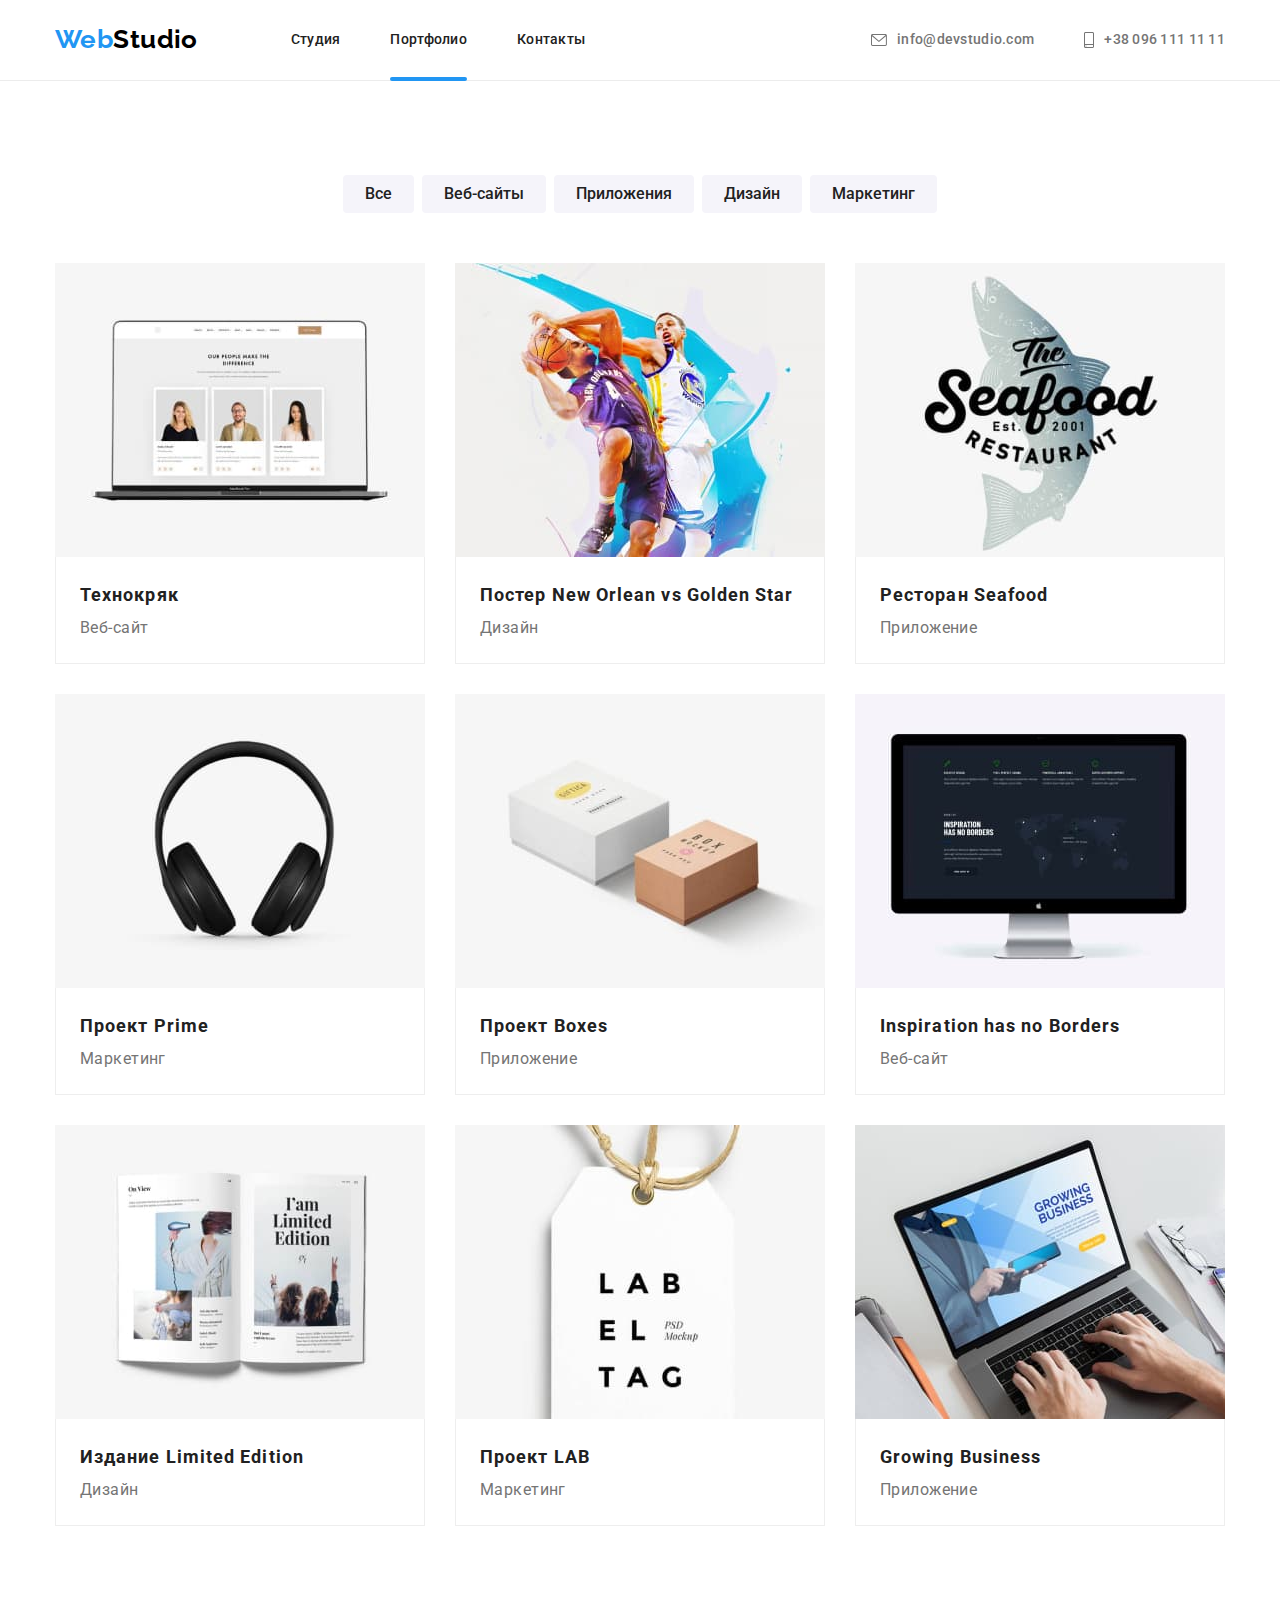
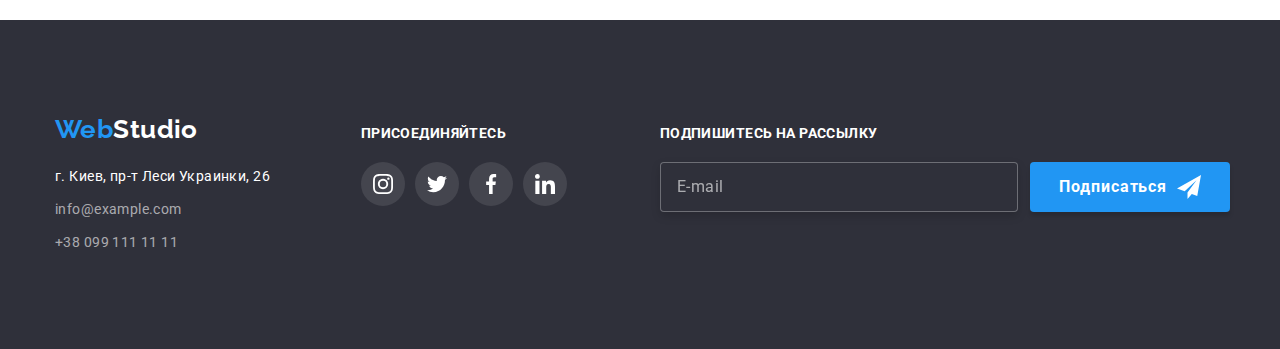
==== commit ad803d7d: "renamed .scss sections" ====
--- a/portfolio.html
+++ b/portfolio.html
@@ -15,13 +15,13 @@
         <div class="container header-formating">
             <nav class="header-formating">
                 <a href="./index.html" class="header-formating__logo" aria-label="Логотип">Web<span
-                        class="header-formating__logo--2color">Studio</span></a>
+                        class="header-formating__logo--secondary-color">Studio</span></a>
                 <ul class="header-nav">
                     <li class="header-nav__item">
                         <a href="./index.html" class="header-nav__link">Студия</a>
                     </li>
                     <li class="header-nav__item">
-                        <a href="./portfolio.html" class="header-nav__link header-nav__link--2color">Портфолио</a>
+                        <a href="./portfolio.html" class="header-nav__link header-nav__link--secondary-color">Портфолио</a>
                     </li>
                     <li class="header-nav__item"><a href="" class="header-nav__link">Контакты</a></li>
                 </ul>
@@ -50,20 +50,20 @@
     <!-- Main -->
     <main>
                 <!-- Hide later -->
-                <h1 class="visually-hidden">Портфолио</h1>
+                <h1 class="hide">Портфолио</h1>
         <!-- Section 1 -->
                 
       <section class="section no-bot-padding"> 
         <div class="container">
                 <!-- Hide later -->
-                <h2 class="visually-hidden">Фильтр наших работ</h2>
+                <h2 class="hide">Фильтр наших работ</h2>
         <!-- Buttons list -->
         <ul class="filter-list">
-            <li class="item"><button type="button" class="filter-buttons-styles">Все</button></li>
-            <li class="item"><button type="button" class="filter-buttons-styles">Веб-сайты</button></li>
-            <li class="item"><button type="button" class="filter-buttons-styles">Приложения</button></li>
-            <li class="item"><button type="button" class="filter-buttons-styles">Дизайн</button></li>
-            <li class="item"><button type="button" class="filter-buttons-styles">Маркетинг</button></li>
+            <li class="filter-list__item"><button type="button" class="filter-list__button">Все</button></li>
+            <li class="filter-list__item"><button type="button" class="filter-list__button">Веб-сайты</button></li>
+            <li class="filter-list__item"><button type="button" class="filter-list__button">Приложения</button></li>
+            <li class="filter-list__item"><button type="button" class="filter-list__button">Дизайн</button></li>
+            <li class="filter-list__item"><button type="button" class="filter-list__button">Маркетинг</button></li>
         </ul>
         </div>
       </section>
@@ -73,112 +73,112 @@
        <section class="section custom-top-padding">   
            <div class="container">      
             <ul class="portfolio-list">
-                <li class="portfolio-cards">
-                <a href="" class="portfolio-cards-link">
+                <li class="portfolio-list__cards">
+                <a href="" class="portfolio-list__links">
                     <div class="portfolio-overlay">
                         <img src="./images/technokrack.jpg" alt="Технокряк" width="370">
-                        <p class="portfolio-overlay-description">Ресурс предлагает комплексные предложения с разным уровнем функционала и сервисов. Все это позволит посетителю получить
+                        <p class="portfolio-overlay__description">Ресурс предлагает комплексные предложения с разным уровнем функционала и сервисов. Все это позволит посетителю получить
                         исчерпывающие сведения о компании или частном лице.</p>
                     </div>
                     <div class="portfolio-container">
-                        <h3 class="portfolio-title">Технокряк</h3>
-                        <p class="portfolio-descript">Веб-сайт</p>
+                        <h3 class="portfolio-container__title">Технокряк</h3>
+                        <p class="portfolio-container__descript">Веб-сайт</p>
                     </div>
                 </a>
              </li>
-            <li class="portfolio-cards">
-                <a href="" class="portfolio-cards-link">
+            <li class="portfolio-list__cards">
+                <a href="" class="portfolio-list__links">
                     <div class="portfolio-overlay">
                         <img src="./images/neworlean.jpg" alt="Постер новый Орлеан" width="370">
-                        <p class="portfolio-overlay-description">Ресурс предлагает комплексные предложения с разным уровнем функционала и сервисов. Все это позволит посетителю получить исчерпывающие сведения о компании или частном лице.</p>
-                    </div>
-                    <div class="portfolio-container">
-                        <h3 class="portfolio-title">Постер New Orlean vs Golden Star</h3>
-                        <p class="portfolio-descript">Дизайн</p>
-                    </div>
-                </a>
-            </li>
-            <li class="portfolio-cards">
-                <a href="" class="portfolio-cards-link">
+                        <p class="portfolio-overlay__description">Ресурс предлагает комплексные предложения с разным уровнем функционала и сервисов. Все это позволит посетителю получить исчерпывающие сведения о компании или частном лице.</p>
+                    </div>
+                    <div class="portfolio-container">
+                        <h3 class="portfolio-container__title">Постер New Orlean vs Golden Star</h3>
+                        <p class="portfolio-container__descript">Дизайн</p>
+                    </div>
+                </a>
+            </li>
+            <li class="portfolio-list__cards">
+                <a href="" class="portfolio-list__links">
                     <div class="portfolio-overlay">
                         <img src="./images/seafood.jpg" alt="Ресторан Seafood" width="370">
-                        <p class="portfolio-overlay-description">Ресурс предлагает комплексные предложения с разным уровнем функционала и сервисов. Все это позволит посетителю получить исчерпывающие сведения о компании или частном лице.</p>
-                    </div>
-                    <div class="portfolio-container">
-                        <h3 class="portfolio-title">Ресторан Seafood</h3>
-                        <p class="portfolio-descript">Приложение</p>
-                    </div>
-                </a>
-            </li>
-            <li class="portfolio-cards">
-                <a href="" class="portfolio-cards-link">
+                        <p class="portfolio-overlay__description">Ресурс предлагает комплексные предложения с разным уровнем функционала и сервисов. Все это позволит посетителю получить исчерпывающие сведения о компании или частном лице.</p>
+                    </div>
+                    <div class="portfolio-container">
+                        <h3 class="portfolio-container__title">Ресторан Seafood</h3>
+                        <p class="portfolio-container__descript">Приложение</p>
+                    </div>
+                </a>
+            </li>
+            <li class="portfolio-list__cards">
+                <a href="" class="portfolio-list__links">
                     <div class="portfolio-overlay">
                         <img src="./images/prime.jpg" alt="Проект Prime" width="370">
-                        <p class="portfolio-overlay-description">Ресурс предлагает комплексные предложения с разным уровнем функционала и сервисов. Все это позволит посетителю получить исчерпывающие сведения о компании или частном лице.</p>
-                    </div>
-                    <div class="portfolio-container">
-                        <h3 class="portfolio-title">Проект Prime</h3>
-                        <p class="portfolio-descript">Маркетинг</p>
-                    </div>
-                </a>
-            </li>
-            <li class="portfolio-cards">
-                <a href="" class="portfolio-cards-link">
+                        <p class="portfolio-overlay__description">Ресурс предлагает комплексные предложения с разным уровнем функционала и сервисов. Все это позволит посетителю получить исчерпывающие сведения о компании или частном лице.</p>
+                    </div>
+                    <div class="portfolio-container">
+                        <h3 class="portfolio-container__title">Проект Prime</h3>
+                        <p class="portfolio-container__descript">Маркетинг</p>
+                    </div>
+                </a>
+            </li>
+            <li class="portfolio-list__cards">
+                <a href="" class="portfolio-list__links">
                     <div class="portfolio-overlay">
                         <img src="./images/boxes.jpg" alt="Проект Boxes" width="370">
-                        <p class="portfolio-overlay-description">Ресурс предлагает комплексные предложения с разным уровнем функционала и сервисов. Все это позволит посетителю получить исчерпывающие сведения о компании или частном лице.</p>
-                    </div>
-                    <div class="portfolio-container">
-                        <h3 class="portfolio-title">Проект Boxes</h3>
-                        <p class="portfolio-descript">Приложение</p>
-                    </div>
-                </a>
-            </li>
-            <li class="portfolio-cards">
-                <a href="" class="portfolio-cards-link">
+                        <p class="portfolio-overlay__description">Ресурс предлагает комплексные предложения с разным уровнем функционала и сервисов. Все это позволит посетителю получить исчерпывающие сведения о компании или частном лице.</p>
+                    </div>
+                    <div class="portfolio-container">
+                        <h3 class="portfolio-container__title">Проект Boxes</h3>
+                        <p class="portfolio-container__descript">Приложение</p>
+                    </div>
+                </a>
+            </li>
+            <li class="portfolio-list__cards">
+                <a href="" class="portfolio-list__links">
                     <div class="portfolio-overlay">
                         <img src="./images/inspiration.jpg" alt="Inspiration has no Borders" width="370">
-                        <p class="portfolio-overlay-description">Ресурс предлагает комплексные предложения с разным уровнем функционала и сервисов. Все это позволит посетителю получить исчерпывающие сведения о компании или частном лице.</p>
-                    </div>
-                    <div class="portfolio-container">
-                        <h3 class="portfolio-title">Inspiration has no Borders</h3>
-                        <p class="portfolio-descript">Веб-сайт</p>
-                    </div>
-                </a>
-            </li>
-            <li class="portfolio-cards">
-                <a href="" class="portfolio-cards-link">
+                        <p class="portfolio-overlay__description">Ресурс предлагает комплексные предложения с разным уровнем функционала и сервисов. Все это позволит посетителю получить исчерпывающие сведения о компании или частном лице.</p>
+                    </div>
+                    <div class="portfolio-container">
+                        <h3 class="portfolio-container__title">Inspiration has no Borders</h3>
+                        <p class="portfolio-container__descript">Веб-сайт</p>
+                    </div>
+                </a>
+            </li>
+            <li class="portfolio-list__cards">
+                <a href="" class="portfolio-list__links">
                     <div class="portfolio-overlay">
                         <img src="./images/limited.jpg" alt="Издание Limited Edition" width="370">
-                        <p class="portfolio-overlay-description">Ресурс предлагает комплексные предложения с разным уровнем функционала и сервисов. Все это позволит посетителю получить исчерпывающие сведения о компании или частном лице.</p>
-                    </div>
-                    <div class="portfolio-container">
-                        <h3 class="portfolio-title">Издание Limited Edition</h3>
-                        <p class="portfolio-descript">Дизайн</p>
-                    </div>
-                </a>
-            </li>
-            <li class="portfolio-cards">
-                <a href="" class="portfolio-cards-link">
+                        <p class="portfolio-overlay__description">Ресурс предлагает комплексные предложения с разным уровнем функционала и сервисов. Все это позволит посетителю получить исчерпывающие сведения о компании или частном лице.</p>
+                    </div>
+                    <div class="portfolio-container">
+                        <h3 class="portfolio-container__title">Издание Limited Edition</h3>
+                        <p class="portfolio-container__descript">Дизайн</p>
+                    </div>
+                </a>
+            </li>
+            <li class="portfolio-list__cards">
+                <a href="" class="portfolio-list__links">
                     <div class="portfolio-overlay">
                         <img src="./images/lab.jpg" alt="Проект LAB" width="370">
-                        <p class="portfolio-overlay-description">Ресурс предлагает комплексные предложения с разным уровнем функционала и сервисов. Все это позволит посетителю получить исчерпывающие сведения о компании или частном лице.</p>
-                    </div>
-                    <div class="portfolio-container">
-                        <h3 class="portfolio-title">Проект LAB</h3>
-                        <p class="portfolio-descript">Маркетинг</p>
-                    </div>
-                </a>
-            </li>
-            <li class="portfolio-cards">
-                <a href="" class="portfolio-cards-link">
+                        <p class="portfolio-overlay__description">Ресурс предлагает комплексные предложения с разным уровнем функционала и сервисов. Все это позволит посетителю получить исчерпывающие сведения о компании или частном лице.</p>
+                    </div>
+                    <div class="portfolio-container">
+                        <h3 class="portfolio-container__title">Проект LAB</h3>
+                        <p class="portfolio-container__descript">Маркетинг</p>
+                    </div>
+                </a>
+            </li>
+            <li class="portfolio-list__cards">
+                <a href="" class="portfolio-list__links">
                     <div class="portfolio-overlay">
                         <img src="./images/growing.jpg" alt="Growing Business" width="370">
-                        <p class="portfolio-overlay-description">Ресурс предлагает комплексные предложения с разным уровнем функционала и сервисов. Все это позволит посетителю получить исчерпывающие сведения о компании или частном лице.</p>
-                    </div>
-                    <div class="portfolio-container">
-                        <h3 class="portfolio-title">Growing Business</h3>
-                        <p class="portfolio-descript">Приложение</p>
+                        <p class="portfolio-overlay__description">Ресурс предлагает комплексные предложения с разным уровнем функционала и сервисов. Все это позволит посетителю получить исчерпывающие сведения о компании или частном лице.</p>
+                    </div>
+                    <div class="portfolio-container">
+                        <h3 class="portfolio-container__title">Growing Business</h3>
+                        <p class="portfolio-container__descript">Приложение</p>
                     </div>
                 </a>
             </li>
@@ -191,7 +191,7 @@
         <div class="container footer-formating">
             <address class="footer-formating__normal">
                 <a href="./index.html" class="footer-formating__logo" aria-label="Логотип">Web<span
-                        class="footer-formating__logo--2color">Studio</span></a>
+                        class="footer-formating__logo--secondary-color">Studio</span></a>
                 <p class="footer-formating__adress">г. Киев, пр-т Леси Украинки, 26</p>
                 <a href="mailto:info@example.com" class="footer-formating__contacts"
                     aria-label="Ссылка на почту">info@example.com</a>
--- a/css/main.min.css
+++ b/css/main.min.css
@@ -1,2 +1,2 @@
-.visually-hidden{position:absolute;width:1px;height:1px;margin:-1px;border:0;padding:0;clip:rect(0 0 0 0);overflow:hidden}.header-formating__logo{margin-right:93px;font-family:'Raleway', sans-serif;font-size:26px;line-height:1.2;color:#2196F3;text-decoration:none}.header-formating__logo--2color{color:#000000}.footer-formating__logo--2color{color:#fff}.footer-formating__logo{margin-right:93px;font-family:'Raleway', sans-serif;font-size:26px;line-height:1.2;color:#2196F3;text-decoration:none}.main-header{width:696px;margin-bottom:30px;color:#fff}.main-header-bg{max-height:600px;max-width:1600px;margin-left:auto;margin-right:auto;padding-top:200px;padding-bottom:200px;display:-webkit-box;display:-ms-flexbox;display:flex;-webkit-box-orient:vertical;-webkit-box-direction:normal;-ms-flex-direction:column;flex-direction:column;text-align:center;-webkit-box-align:center;-ms-flex-align:center;align-items:center;background-image:-webkit-gradient(linear, left top, right top, from(rgba(47,48,58,0.4)), to(rgba(47,48,58,0.4))),url("../images/header.jpg");background-image:linear-gradient(to right, rgba(47,48,58,0.4), rgba(47,48,58,0.4)),url("../images/header.jpg");background-color:#C4C4C4;background-repeat:no-repeat;background-size:cover;background-position:center}.header-nav{display:-webkit-box;display:-ms-flexbox;display:flex}.header-nav__item:not(:last-child){margin-right:50px}.header-border{border-bottom:1px solid #ECECEC}.header-nav__link--2color::after{position:absolute;display:-webkit-inline-box;display:-ms-inline-flexbox;display:inline-flex;content:"";left:0;bottom:-1px;width:100%;height:4px;border-radius:2px;background-color:#2196F3}.header-contacts{margin-left:auto;display:-webkit-box;display:-ms-flexbox;display:flex}.header-contacts__item:not(:last-child){margin-right:50px}.header-formating{display:-webkit-box;display:-ms-flexbox;display:flex;-webkit-box-align:center;-ms-flex-align:center;align-items:center}.header-nav__link{position:relative;display:block;padding-top:32px;padding-bottom:32px;font-weight:500;letter-spacing:0.02em;color:#212121;text-decoration:none;-webkit-transition:color 250ms cubic-bezier(0.4, 0, 0.2, 1);transition:color 250ms cubic-bezier(0.4, 0, 0.2, 1)}.header-nav__link:hover,.header-nav__link:focus{color:#2196F3}.header-nav__link--2color{color:#2196F3}.header-contacts__link{display:-webkit-inline-box;display:-ms-inline-flexbox;display:inline-flex;-webkit-box-align:center;-ms-flex-align:center;align-items:center;padding-top:32px;padding-bottom:32px;font-weight:500;font-size:14px;line-height:1.14;letter-spacing:0.02em;color:#757575;text-decoration:none;-webkit-transition:color 250ms cubic-bezier(0.4, 0, 0.2, 1);transition:color 250ms cubic-bezier(0.4, 0, 0.2, 1)}.header-contacts__link:hover,.header-contacts__link:focus{color:#2196F3}.header-contacts__icon{fill:#757575;margin-right:10px;-webkit-transition:fill 250ms cubic-bezier(0.4, 0, 0.2, 1);transition:fill 250ms cubic-bezier(0.4, 0, 0.2, 1)}.header-contacts__item:hover .header-contacts__icon,.header-contacts__item:focus .header-contacts__icon{fill:#2196F3}.button-order{display:inline-block;text-align:center;-webkit-box-align:center;-ms-flex-align:center;align-items:center;font-weight:700;letter-spacing:0.06em;padding:10px 32px;font-size:16px;line-height:1.87;background-color:#2196F3;color:#fff;border:none;border-radius:4px;cursor:pointer;-webkit-transition:background-color 250ms cubic-bezier(0.4, 0, 0.2, 1),-webkit-box-shadow 250ms cubic-bezier(0.4, 0, 0.2, 1);transition:background-color 250ms cubic-bezier(0.4, 0, 0.2, 1),-webkit-box-shadow 250ms cubic-bezier(0.4, 0, 0.2, 1);transition:background-color 250ms cubic-bezier(0.4, 0, 0.2, 1),box-shadow 250ms cubic-bezier(0.4, 0, 0.2, 1);transition:background-color 250ms cubic-bezier(0.4, 0, 0.2, 1),box-shadow 250ms cubic-bezier(0.4, 0, 0.2, 1),-webkit-box-shadow 250ms cubic-bezier(0.4, 0, 0.2, 1)}.button-order:hover,.button-order:focus{-webkit-box-shadow:0px 4px 4px rgba(0,0,0,0.15);box-shadow:0px 4px 4px rgba(0,0,0,0.15);background-color:#188CE8}.backdrop{position:fixed;top:0;left:0;width:100%;height:100%;background-color:rgba(0,0,0,0.2);opacity:1;-webkit-transition:opacity 250ms cubic-bezier(0.4, 0, 0.2, 1);transition:opacity 250ms cubic-bezier(0.4, 0, 0.2, 1)}.backdrop.is-hidden{opacity:0;pointer-events:none}.backdrop.is-hidden .modal{-webkit-transform:translate(-50%, -50%) scale(0.9);transform:translate(-50%, -50%) scale(0.9)}.modal{position:absolute;display:-webkit-inline-box;display:-ms-inline-flexbox;display:inline-flex;-webkit-box-pack:center;-ms-flex-pack:center;justify-content:center;text-align:center;top:50%;left:50%;min-width:528px;min-height:581px;background-color:#fff;-webkit-box-shadow:0px 1px 3px rgba(0,0,0,0.12),0px 1px 1px rgba(0,0,0,0.14),0px 2px 1px rgba(0,0,0,0.2);box-shadow:0px 1px 3px rgba(0,0,0,0.12),0px 1px 1px rgba(0,0,0,0.14),0px 2px 1px rgba(0,0,0,0.2);border-radius:4px;-webkit-transform:translate(-50%, -50%) scale(1);transform:translate(-50%, -50%) scale(1);-webkit-transition:-webkit-transform 250ms cubic-bezier(0.4, 0, 0.2, 1);transition:-webkit-transform 250ms cubic-bezier(0.4, 0, 0.2, 1);transition:transform 250ms cubic-bezier(0.4, 0, 0.2, 1);transition:transform 250ms cubic-bezier(0.4, 0, 0.2, 1), -webkit-transform 250ms cubic-bezier(0.4, 0, 0.2, 1)}.modal-form{width:448px}.modal-close{position:absolute;display:-webkit-box;display:-ms-flexbox;display:flex;-webkit-box-pack:center;-ms-flex-pack:center;justify-content:center;-webkit-box-align:center;-ms-flex-align:center;align-items:center;background-color:#fff;top:8px;right:8px;width:30px;height:30px;cursor:pointer;border:none;border:1px solid rgba(0,0,0,0.1);border-radius:50%}.modal p{margin-top:40px;margin-bottom:30px}.modal-iconclose{width:11px;height:11px;fill:black;margin:0;padding:0;-webkit-transition:fill 250ms cubic-bezier(0.4, 0, 0.2, 1);transition:fill 250ms cubic-bezier(0.4, 0, 0.2, 1)}.modal-close:hover .modal-iconclose,.modal-close:focus .modal-iconclose{fill:#2196F3}.modal-description{font-size:20px;line-height:1.15;margin-left:auto;margin-right:auto;color:#212121}.modal-area{position:relative;display:-webkit-box;display:-ms-flexbox;display:flex}.modal-area:nth-child(-n+4){margin-bottom:28px}.modal-input{display:block;padding-left:42px;padding-right:10px;width:100%;height:40px;border:1px solid rgba(33,33,33,0.2);border-radius:4px;-webkit-transition:border-color 250ms cubic-bezier(0.4, 0, 0.2, 1);transition:border-color 250ms cubic-bezier(0.4, 0, 0.2, 1);cursor:pointer}.modal-input:focus{outline:none;border-color:#2196F3}.modal-input:focus+.modal-icon{fill:#2196F3}.modal-icon{position:absolute;top:14px;left:15px;bottom:14px;width:18px;height:18px;-webkit-transition:fill 250ms cubic-bezier(0.4, 0, 0.2, 1);transition:fill 250ms cubic-bezier(0.4, 0, 0.2, 1)}.modal-form textarea{padding:0;resize:none;padding-top:12px;padding-left:16px;padding-right:10px;width:448px;height:120px;border:1px solid rgba(33,33,33,0.2);border-radius:4px;-webkit-transition:border-color 250ms cubic-bezier(0.4, 0, 0.2, 1);transition:border-color 250ms cubic-bezier(0.4, 0, 0.2, 1);cursor:pointer}.modal-form textarea:focus{outline:none;border-color:#2196F3}.modal-form textarea::-webkit-input-placeholder{padding:0;font-weight:400;font-size:14px;letter-spacing:0.01em;color:rgba(117,117,117,0.5)}.modal-form textarea:-ms-input-placeholder{padding:0;font-weight:400;font-size:14px;letter-spacing:0.01em;color:rgba(117,117,117,0.5)}.modal-form textarea::-ms-input-placeholder{padding:0;font-weight:400;font-size:14px;letter-spacing:0.01em;color:rgba(117,117,117,0.5)}.modal-form textarea::placeholder{padding:0;font-weight:400;font-size:14px;letter-spacing:0.01em;color:rgba(117,117,117,0.5)}.agreement-position__input{position:absolute;width:1px;height:1px;margin:-1px;border:0;padding:0;clip:rect(0 0 0 0);overflow:hidden}.agreement-position{margin-top:20px}.agreement-position__label{margin-top:20px;width:100%;font-weight:400;line-height:1.71}.agreement-position__label>span{position:relative}.agreement-position__icon{position:absolute;left:0;top:0;-webkit-transform:translateX(calc(-100% - 4px));transform:translateX(calc(-100% - 4px));width:16px;height:15px;border:2px solid #212121;border-radius:2px;fill:#fff;-webkit-transition:background-color 250ms cubic-bezier(0.4, 0, 0.2, 1),border-color 250ms cubic-bezier(0.4, 0, 0.2, 1);transition:background-color 250ms cubic-bezier(0.4, 0, 0.2, 1),border-color 250ms cubic-bezier(0.4, 0, 0.2, 1)}.agreement-position__input:checked ~ .agreement-position__icon{background-color:#2196F3;border-color:#2196F3}.modal-title{position:absolute;-webkit-transform:translateY(calc(-100% - 4px));transform:translateY(calc(-100% - 4px));font-weight:400;font-size:12px;line-height:1.16;letter-spacing:0.01em;color:#757575}.modal-form a{color:#2196F3}.agreement-position__button{display:-webkit-box;display:-ms-flexbox;display:flex;-webkit-box-align:center;-ms-flex-align:center;align-items:center;-webkit-box-pack:center;-ms-flex-pack:center;justify-content:center;min-width:200px;height:50px;margin-top:30px;margin-right:auto;margin-left:auto;margin-bottom:40px;padding-top:10px;padding-right:15px;padding-bottom:10px;padding-left:15px;background:#2196F3;-webkit-box-shadow:0px 4px 4px rgba(0,0,0,0.15);box-shadow:0px 4px 4px rgba(0,0,0,0.15);border-radius:4px;border-color:#2196F3;font-weight:700;font-style:normal;font-size:16px;line-height:1.87;letter-spacing:0.06em;color:#fff;cursor:pointer;-webkit-transition:background-color 250ms cubic-bezier(0.4, 0, 0.2, 1);transition:background-color 250ms cubic-bezier(0.4, 0, 0.2, 1)}.agreement-position__button:hover,.agreement-position__button:focus{background-color:#188CE8}.specification-list__header{margin-bottom:10px;font-size:14px;text-transform:uppercase;color:#212121}.specification-list__title{font-weight:400;line-height:1.71;color:#757575}.specification-list{display:-webkit-box;display:-ms-flexbox;display:flex;-ms-flex-wrap:wrap;flex-wrap:wrap;-webkit-box-pack:justify;-ms-flex-pack:justify;justify-content:space-between}.specification-list__item{max-width:270px}.specification-list .item:nth-child(n+5){margin-top:30px}.specification-container{display:-webkit-box;display:-ms-flexbox;display:flex;height:120px;margin-bottom:30px;-webkit-box-align:center;-ms-flex-align:center;align-items:center;-webkit-box-pack:center;-ms-flex-pack:center;justify-content:center;background:#F5F4FA;border-radius:4px}.field-activity-section{margin-bottom:94px}.activity-list{display:-webkit-box;display:-ms-flexbox;display:flex;-ms-flex-wrap:wrap;flex-wrap:wrap;-webkit-box-pack:justify;-ms-flex-pack:justify;justify-content:space-between}.activity-list__item:nth-child(n+4){margin-top:30px}.activity-list__description{position:absolute;display:-webkit-inline-box;display:-ms-inline-flexbox;display:inline-flex;bottom:0;left:0;width:100%;height:70px;-webkit-box-pack:center;-ms-flex-pack:center;justify-content:center;-webkit-box-align:center;-ms-flex-align:center;align-items:center;font-weight:700;font-size:14px;line-height:1.14;letter-spacing:0.03em;text-transform:uppercase;color:#fff;background-color:rgba(47,48,58,0.8)}.activity-list__image{position:relative;display:-webkit-box;display:-ms-flexbox;display:flex}.staff-list__item{background-color:#FFFFFF;-webkit-box-shadow:0px 1px 3px rgba(0,0,0,0.12),0px 1px 1px rgba(0,0,0,0.14),0px 2px 1px rgba(0,0,0,0.2);box-shadow:0px 1px 3px rgba(0,0,0,0.12),0px 1px 1px rgba(0,0,0,0.14),0px 2px 1px rgba(0,0,0,0.2);border-radius:0px 0px 4px 4px}.staff-section{padding-top:94px;padding-bottom:94px;background-color:#F5F4FA}.staff-list{display:-webkit-box;display:-ms-flexbox;display:flex;-ms-flex-wrap:wrap;flex-wrap:wrap;-webkit-box-pack:justify;-ms-flex-pack:justify;justify-content:space-between}.staff-list__title{font-weight:500;font-size:16px;color:#212121}.staff-list__descript{margin-top:10px;font-weight:400;font-size:16px}.staff-list__container{max-width:270px;text-align:center;margin-top:30px;margin-bottom:30px;margin-left:32px;margin-right:32px}.social-list{display:-webkit-box;display:-ms-flexbox;display:flex;-webkit-box-align:center;-ms-flex-align:center;align-items:center;margin-top:16px;margin-left:auto;margin-right:auto;-webkit-box-pack:justify;-ms-flex-pack:justify;justify-content:space-between}.social-list__links{display:-webkit-box;display:-ms-flexbox;display:flex;-webkit-box-pack:center;-ms-flex-pack:center;justify-content:center;-webkit-box-align:center;-ms-flex-align:center;align-items:center;border-radius:50%;padding:0;margin:0;width:44px;height:44px;-webkit-transition:background-color 250ms cubic-bezier(0.4, 0, 0.2, 1);transition:background-color 250ms cubic-bezier(0.4, 0, 0.2, 1)}.social-list__links:hover,.social-list__links:focus{background-color:#2196F3}.social-list__links:hover .social-list__icon,.social-list__links:focus .social-list__icon{fill:#FFFFFF}.social-list__icon{display:-webkit-inline-box;display:-ms-inline-flexbox;display:inline-flex;margin:0;padding:0;width:20px;height:20px;fill:#AFB1B8;-webkit-transition:fill 250ms cubic-bezier(0.4, 0, 0.2, 1);transition:fill 250ms cubic-bezier(0.4, 0, 0.2, 1)}.clients-list{display:-webkit-box;display:-ms-flexbox;display:flex;-webkit-box-align:center;-ms-flex-align:center;align-items:center;-webkit-box-pack:justify;-ms-flex-pack:justify;justify-content:space-between}.clients-list__icon{width:106px;height:60px;fill:#AFB1B8;-webkit-transition:fill 250ms cubic-bezier(0.4, 0, 0.2, 1);transition:fill 250ms cubic-bezier(0.4, 0, 0.2, 1)}.clients-list__links{display:-webkit-inline-box;display:-ms-inline-flexbox;display:inline-flex;-webkit-box-align:center;-ms-flex-align:center;align-items:center;-webkit-box-pack:center;-ms-flex-pack:center;justify-content:center;width:170px;height:92px;border:1px solid #AFB1B8;border-radius:4px;-webkit-transition:border 250ms cubic-bezier(0.4, 0, 0.2, 1);transition:border 250ms cubic-bezier(0.4, 0, 0.2, 1)}.clients-list__links:hover .clients-list__icon,.clients-list__links:focus .clients-list__icon{fill:#2196F3}.clients-list__links:hover,.clients-list__links:focus{border:1px solid #2196F3}.filter-list{display:-webkit-box;display:-ms-flexbox;display:flex;-webkit-box-pack:center;-ms-flex-pack:center;justify-content:center}.filter-list .item:not(:last-child){margin-right:8px}.filter-buttons-styles{display:inline-block;padding-top:6px;padding-bottom:6px;padding-right:22px;padding-left:22px;font-weight:500;font-size:16px;line-height:1.62;text-align:center;border-style:none;border-radius:4px;background-color:#F5F4FA;color:#212121;cursor:pointer;-webkit-transition:background-color 250ms cubic-bezier(0.4, 0, 0.2, 1),color 250ms cubic-bezier(0.4, 0, 0.2, 1),-webkit-box-shadow 250ms cubic-bezier(0.4, 0, 0.2, 1);transition:background-color 250ms cubic-bezier(0.4, 0, 0.2, 1),color 250ms cubic-bezier(0.4, 0, 0.2, 1),-webkit-box-shadow 250ms cubic-bezier(0.4, 0, 0.2, 1);transition:background-color 250ms cubic-bezier(0.4, 0, 0.2, 1),box-shadow 250ms cubic-bezier(0.4, 0, 0.2, 1),color 250ms cubic-bezier(0.4, 0, 0.2, 1);transition:background-color 250ms cubic-bezier(0.4, 0, 0.2, 1),box-shadow 250ms cubic-bezier(0.4, 0, 0.2, 1),color 250ms cubic-bezier(0.4, 0, 0.2, 1),-webkit-box-shadow 250ms cubic-bezier(0.4, 0, 0.2, 1)}.filter-buttons-styles:hover,.filter-buttons-styles:focus{-webkit-box-shadow:0px 3px 1px rgba(0,0,0,0.1),0px 1px 2px rgba(0,0,0,0.08),0px 2px 2px rgba(0,0,0,0.12);box-shadow:0px 3px 1px rgba(0,0,0,0.1),0px 1px 2px rgba(0,0,0,0.08),0px 2px 2px rgba(0,0,0,0.12);background-color:#2196F3;color:#fff}.portfolio-list{display:-webkit-box;display:-ms-flexbox;display:flex;-ms-flex-wrap:wrap;flex-wrap:wrap;gap:30px}.portfolio-descript{font-weight:400;font-size:16px;line-height:1.87;color:#757575}.portfolio-title{font-weight:700;font-size:18px;line-height:2;letter-spacing:0.06em;color:#212121}.portfolio-container{padding-top:20px;padding-bottom:20px;padding-left:24px;padding-right:24px;border-left:1px solid #EEEEEE;border-right:1px solid #EEEEEE;border-bottom:1px solid #EEEEEE}.portfolio-cards{-webkit-box-sizing:border-box;box-sizing:border-box}.portfolio-cards-link{display:block;-webkit-transition:-webkit-box-shadow 250ms cubic-bezier(0.4, 0, 0.2, 1);transition:-webkit-box-shadow 250ms cubic-bezier(0.4, 0, 0.2, 1);transition:box-shadow 250ms cubic-bezier(0.4, 0, 0.2, 1);transition:box-shadow 250ms cubic-bezier(0.4, 0, 0.2, 1), -webkit-box-shadow 250ms cubic-bezier(0.4, 0, 0.2, 1)}.portfolio-cards-link:hover,.portfolio-cards-link:focus{-webkit-box-shadow:0px 1px 1px rgba(0,0,0,0.12),0px 4px 4px rgba(0,0,0,0.06),1px 4px 6px rgba(0,0,0,0.16);box-shadow:0px 1px 1px rgba(0,0,0,0.12),0px 4px 4px rgba(0,0,0,0.06),1px 4px 6px rgba(0,0,0,0.16)}.portfolio-cards-link:hover .portfolio-overlay-description,.portfolio-cards-link:focus .portfolio-overlay-description{-webkit-transform:translateY(0);transform:translateY(0)}.portfolio-overlay{position:relative;overflow:hidden}.portfolio-overlay-description{position:absolute;display:-webkit-inline-box;display:-ms-inline-flexbox;display:inline-flex;width:100%;height:100%;top:0;left:0;-webkit-transform:translateY(100%);transform:translateY(100%);-webkit-transition:-webkit-transform 250ms cubic-bezier(0.4, 0, 0.2, 1);transition:-webkit-transform 250ms cubic-bezier(0.4, 0, 0.2, 1);transition:transform 250ms cubic-bezier(0.4, 0, 0.2, 1);transition:transform 250ms cubic-bezier(0.4, 0, 0.2, 1), -webkit-transform 250ms cubic-bezier(0.4, 0, 0.2, 1);padding-top:63px;padding-right:24px;padding-left:24px;padding-bottom:63px;font-weight:400;font-size:18px;line-height:1.55;letter-spacing:0.03em;color:#fff;background:rgba(33,150,243,0.9);text-shadow:0px 4px 4px rgba(0,0,0,0.25)}.portfolio-cards a{text-decoration:none}.footer-style{background-color:#2F303A}.footer-formating__contacts{display:block;font-weight:400;font-size:14px;line-height:1.71;color:rgba(255,255,255,0.6);text-decoration:none;-webkit-transition:color 250ms cubic-bezier(0.4, 0, 0.2, 1);transition:color 250ms cubic-bezier(0.4, 0, 0.2, 1)}.footer-formating__contacts:last-child{margin-top:9px}.footer-formating__contacts:hover,.footer-formating__contacts:focus{color:#2196F3}.footer-padding{padding-top:60px;padding-bottom:60px}.footer-formating__normal{font-style:normal}.footer-formating{display:-webkit-box;display:-ms-flexbox;display:flex;-webkit-box-align:baseline;-ms-flex-align:baseline;align-items:baseline}.footer-social__list{display:-webkit-box;display:-ms-flexbox;display:flex}.footer-social{display:-webkit-box;display:-ms-flexbox;display:flex;-webkit-box-orient:vertical;-webkit-box-direction:normal;-ms-flex-direction:column;flex-direction:column;margin-left:70px}.footer-social li:not(:last-child){margin-right:10px}.footer-social__links{display:-webkit-box;display:-ms-flexbox;display:flex;-webkit-box-pack:center;-ms-flex-pack:center;justify-content:center;-webkit-box-align:center;-ms-flex-align:center;align-items:center;border-radius:50%;padding:0;margin:0;width:44px;height:44px;background-color:rgba(255,255,255,0.1);-webkit-transition:background-color 250ms cubic-bezier(0.4, 0, 0.2, 1);transition:background-color 250ms cubic-bezier(0.4, 0, 0.2, 1)}.footer-social__links:hover,.footer-social__links:focus{background-color:#2196F3}.footer-social__icon{display:-webkit-inline-box;display:-ms-inline-flexbox;display:inline-flex;margin:0;padding:0;width:20px;height:20px;fill:#FFFFFF}.footer-social__text{margin-bottom:20px;text-transform:uppercase;color:#FFFFFF}.footer-form{margin-left:93px}.footer-form__label{display:-webkit-inline-box;display:-ms-inline-flexbox;display:inline-flex}.footer-form__input{padding-left:16px;width:358px;height:50px;border:1px solid rgba(255,255,255,0.3);-webkit-filter:drop-shadow(0px 4px 4px rgba(0,0,0,0.15));filter:drop-shadow(0px 4px 4px rgba(0,0,0,0.15));border-radius:4px;background-color:#2F303A;color:#fff}.footer-form__input::-webkit-input-placeholder{padding-top:15px;font-style:normal;font-weight:400;font-size:16px;line-height:1.25;letter-spacing:0.03em;color:rgba(255,255,255,0.6)}.footer-form__input:-ms-input-placeholder{padding-top:15px;font-style:normal;font-weight:400;font-size:16px;line-height:1.25;letter-spacing:0.03em;color:rgba(255,255,255,0.6)}.footer-form__input::-ms-input-placeholder{padding-top:15px;font-style:normal;font-weight:400;font-size:16px;line-height:1.25;letter-spacing:0.03em;color:rgba(255,255,255,0.6)}.footer-form__input::placeholder{padding-top:15px;font-style:normal;font-weight:400;font-size:16px;line-height:1.25;letter-spacing:0.03em;color:rgba(255,255,255,0.6)}.footer-form__button{display:-webkit-inline-box;display:-ms-inline-flexbox;display:inline-flex;margin-left:12px;padding-left:29px;padding-right:28px;padding-top:10px;padding-bottom:10px;outline:none;min-width:200px;height:50px;font-style:normal;font-weight:700;font-size:16px;line-height:1.87;-webkit-box-align:center;-ms-flex-align:center;align-items:center;text-align:center;letter-spacing:0.06em;color:#fff;border:0px;-webkit-box-shadow:0px 4px 4px rgba(0,0,0,0.15);box-shadow:0px 4px 4px rgba(0,0,0,0.15);border-radius:4px;border-color:#2196F3;background-color:#2196F3;cursor:pointer}.footer-form__button::after{display:block;margin-left:10px;content:"";width:24px;height:24px;background-image:url("../images/iconplane.svg");background-size:contain;background-repeat:no-repeat}.footer-formating__adress{margin-top:20px;margin-bottom:9px;font-weight:400;font-size:14px;line-height:1.71;letter-spacing:0.03em;color:#fff}body{font-family:'Roboto', sans-serif;font-weight:700;font-size:14px;line-height:1.14;letter-spacing:0.03em;color:var(--links-gray)}.section{padding-top:94px;padding-bottom:94px}.container{margin-left:auto;margin-right:auto;padding-left:15px;padding-right:15px;width:1200px}.no-top-padding{padding-top:0;padding-bottom:94}.no-bot-padding{padding-bottom:0}.custom-top-padding{padding-top:50px}img{display:block}h1,h2,h3,p,ul{margin:0;padding:0}li{list-style-type:none}h1{font-weight:900;font-size:44px;line-height:1.36;text-align:center;letter-spacing:0.06em;text-transform:uppercase;color:var(--primary-text-color)}.secondary-header{margin-bottom:50px;font-size:36px;line-height:1.16;text-align:center;color:var(--main-black-color)}
+.hide{position:absolute;opacity:0}.header-formating__logo{margin-right:93px;font-family:'Raleway', sans-serif;font-size:26px;line-height:1.2;color:#2196F3;text-decoration:none}.header-formating__logo--secondary-color{color:#000000}.footer-formating__logo--secondary-color{color:#fff}.footer-formating__logo{margin-right:93px;font-family:'Raleway', sans-serif;font-size:26px;line-height:1.2;color:#2196F3;text-decoration:none}.header-border{border-bottom:1px solid #ECECEC}.main-header{width:696px;margin-bottom:30px;color:#fff}.main-header-bg{max-height:600px;max-width:1600px;margin-left:auto;margin-right:auto;padding-top:200px;padding-bottom:200px;display:-webkit-box;display:-ms-flexbox;display:flex;-webkit-box-orient:vertical;-webkit-box-direction:normal;-ms-flex-direction:column;flex-direction:column;text-align:center;-webkit-box-align:center;-ms-flex-align:center;align-items:center;background-image:-webkit-gradient(linear, left top, right top, from(rgba(47,48,58,0.4)), to(rgba(47,48,58,0.4))),url("../images/header.jpg");background-image:linear-gradient(to right, rgba(47,48,58,0.4), rgba(47,48,58,0.4)),url("../images/header.jpg");background-color:#C4C4C4;background-repeat:no-repeat;background-size:cover;background-position:center}.header-nav{display:-webkit-box;display:-ms-flexbox;display:flex}.header-nav__item:not(:last-child){margin-right:50px}.header-nav__link--secondary-color::after{position:absolute;display:-webkit-inline-box;display:-ms-inline-flexbox;display:inline-flex;content:"";left:0;bottom:-1px;width:100%;height:4px;border-radius:2px;background-color:#2196F3}.header-nav__link{position:relative;display:block;padding-top:32px;padding-bottom:32px;font-weight:500;letter-spacing:0.02em;color:#212121;text-decoration:none;-webkit-transition:color 250ms cubic-bezier(0.4, 0, 0.2, 1);transition:color 250ms cubic-bezier(0.4, 0, 0.2, 1)}.header-nav__link:hover,.header-nav__link:focus{color:#2196F3}.header-formating{display:-webkit-box;display:-ms-flexbox;display:flex;-webkit-box-align:center;-ms-flex-align:center;align-items:center}.header-contacts{margin-left:auto;display:-webkit-box;display:-ms-flexbox;display:flex}.header-contacts__link{display:-webkit-inline-box;display:-ms-inline-flexbox;display:inline-flex;-webkit-box-align:center;-ms-flex-align:center;align-items:center;padding-top:32px;padding-bottom:32px;font-weight:500;font-size:14px;line-height:1.14;letter-spacing:0.02em;color:#757575;text-decoration:none;-webkit-transition:color 250ms cubic-bezier(0.4, 0, 0.2, 1);transition:color 250ms cubic-bezier(0.4, 0, 0.2, 1)}.header-contacts__link:hover,.header-contacts__link:focus{color:#2196F3}.header-contacts__icon{fill:#757575;margin-right:10px;-webkit-transition:fill 250ms cubic-bezier(0.4, 0, 0.2, 1);transition:fill 250ms cubic-bezier(0.4, 0, 0.2, 1)}.header-contacts__item:not(:last-child){margin-right:50px}.header-contacts__item:hover .header-contacts__icon,.header-contacts__item:focus .header-contacts__icon{fill:#2196F3}.button-order{display:inline-block;text-align:center;-webkit-box-align:center;-ms-flex-align:center;align-items:center;font-weight:700;letter-spacing:0.06em;padding:10px 32px;font-size:16px;line-height:1.87;background-color:#2196F3;color:#fff;border:none;border-radius:4px;cursor:pointer;-webkit-transition:background-color 250ms cubic-bezier(0.4, 0, 0.2, 1),-webkit-box-shadow 250ms cubic-bezier(0.4, 0, 0.2, 1);transition:background-color 250ms cubic-bezier(0.4, 0, 0.2, 1),-webkit-box-shadow 250ms cubic-bezier(0.4, 0, 0.2, 1);transition:background-color 250ms cubic-bezier(0.4, 0, 0.2, 1),box-shadow 250ms cubic-bezier(0.4, 0, 0.2, 1);transition:background-color 250ms cubic-bezier(0.4, 0, 0.2, 1),box-shadow 250ms cubic-bezier(0.4, 0, 0.2, 1),-webkit-box-shadow 250ms cubic-bezier(0.4, 0, 0.2, 1)}.button-order:hover,.button-order:focus{-webkit-box-shadow:0px 4px 4px rgba(0,0,0,0.15);box-shadow:0px 4px 4px rgba(0,0,0,0.15);background-color:#188CE8}.backdrop{position:fixed;top:0;left:0;width:100%;height:100%;background-color:rgba(0,0,0,0.2);opacity:1;-webkit-transition:opacity 250ms cubic-bezier(0.4, 0, 0.2, 1);transition:opacity 250ms cubic-bezier(0.4, 0, 0.2, 1)}.backdrop.is-hidden{opacity:0;pointer-events:none}.backdrop.is-hidden .modal{-webkit-transform:translate(-50%, -50%) scale(0.9);transform:translate(-50%, -50%) scale(0.9)}.modal{position:absolute;display:-webkit-inline-box;display:-ms-inline-flexbox;display:inline-flex;-webkit-box-pack:center;-ms-flex-pack:center;justify-content:center;text-align:center;top:50%;left:50%;min-width:528px;min-height:581px;background-color:#fff;-webkit-box-shadow:0px 1px 3px rgba(0,0,0,0.12),0px 1px 1px rgba(0,0,0,0.14),0px 2px 1px rgba(0,0,0,0.2);box-shadow:0px 1px 3px rgba(0,0,0,0.12),0px 1px 1px rgba(0,0,0,0.14),0px 2px 1px rgba(0,0,0,0.2);border-radius:4px;-webkit-transform:translate(-50%, -50%) scale(1);transform:translate(-50%, -50%) scale(1);-webkit-transition:-webkit-transform 250ms cubic-bezier(0.4, 0, 0.2, 1);transition:-webkit-transform 250ms cubic-bezier(0.4, 0, 0.2, 1);transition:transform 250ms cubic-bezier(0.4, 0, 0.2, 1);transition:transform 250ms cubic-bezier(0.4, 0, 0.2, 1), -webkit-transform 250ms cubic-bezier(0.4, 0, 0.2, 1)}.modal-form{width:448px}.modal-close{position:absolute;display:-webkit-box;display:-ms-flexbox;display:flex;-webkit-box-pack:center;-ms-flex-pack:center;justify-content:center;-webkit-box-align:center;-ms-flex-align:center;align-items:center;background-color:#fff;top:8px;right:8px;width:30px;height:30px;cursor:pointer;border:none;border:1px solid rgba(0,0,0,0.1);border-radius:50%}.modal p{margin-top:40px;margin-bottom:30px}.modal-iconclose{width:11px;height:11px;fill:black;margin:0;padding:0;-webkit-transition:fill 250ms cubic-bezier(0.4, 0, 0.2, 1);transition:fill 250ms cubic-bezier(0.4, 0, 0.2, 1)}.modal-description{font-size:20px;line-height:1.15;margin-left:auto;margin-right:auto;color:#212121}.modal-area{position:relative;display:-webkit-box;display:-ms-flexbox;display:flex}.modal-area:nth-child(-n+4){margin-bottom:28px}.modal-input{display:block;padding-left:42px;padding-right:10px;width:100%;height:40px;border:1px solid rgba(33,33,33,0.2);border-radius:4px;-webkit-transition:border-color 250ms cubic-bezier(0.4, 0, 0.2, 1);transition:border-color 250ms cubic-bezier(0.4, 0, 0.2, 1);cursor:pointer}.modal-input:focus{outline:none;border-color:#2196F3}.modal-icon{position:absolute;top:14px;left:15px;bottom:14px;width:18px;height:18px;-webkit-transition:fill 250ms cubic-bezier(0.4, 0, 0.2, 1);transition:fill 250ms cubic-bezier(0.4, 0, 0.2, 1)}.modal-title{position:absolute;-webkit-transform:translateY(calc(-100% - 4px));transform:translateY(calc(-100% - 4px));font-weight:400;font-size:12px;line-height:1.16;letter-spacing:0.01em;color:#757575}.modal-close:hover .modal-iconclose,.modal-close:focus .modal-iconclose{fill:#2196F3}.modal-input:focus+.modal-icon{fill:#2196F3}.modal-form textarea{padding:0;resize:none;padding-top:12px;padding-left:16px;padding-right:10px;width:448px;height:120px;border:1px solid rgba(33,33,33,0.2);border-radius:4px;-webkit-transition:border-color 250ms cubic-bezier(0.4, 0, 0.2, 1);transition:border-color 250ms cubic-bezier(0.4, 0, 0.2, 1);cursor:pointer}.modal-form textarea:focus{outline:none;border-color:#2196F3}.modal-form textarea::-webkit-input-placeholder{padding:0;font-weight:400;font-size:14px;letter-spacing:0.01em;color:rgba(117,117,117,0.5)}.modal-form textarea:-ms-input-placeholder{padding:0;font-weight:400;font-size:14px;letter-spacing:0.01em;color:rgba(117,117,117,0.5)}.modal-form textarea::-ms-input-placeholder{padding:0;font-weight:400;font-size:14px;letter-spacing:0.01em;color:rgba(117,117,117,0.5)}.modal-form textarea::placeholder{padding:0;font-weight:400;font-size:14px;letter-spacing:0.01em;color:rgba(117,117,117,0.5)}.agreement-position{margin-top:20px}.agreement-position__input{position:absolute;width:1px;height:1px;margin:-1px;border:0;padding:0;clip:rect(0 0 0 0);overflow:hidden}.agreement-position__label{margin-top:20px;width:100%;font-weight:400;line-height:1.71}.agreement-position__icon{position:absolute;left:0;top:0;-webkit-transform:translateX(calc(-100% - 4px));transform:translateX(calc(-100% - 4px));width:16px;height:15px;border:2px solid #212121;border-radius:2px;fill:#fff;-webkit-transition:background-color 250ms cubic-bezier(0.4, 0, 0.2, 1),border-color 250ms cubic-bezier(0.4, 0, 0.2, 1);transition:background-color 250ms cubic-bezier(0.4, 0, 0.2, 1),border-color 250ms cubic-bezier(0.4, 0, 0.2, 1)}.agreement-position__button{display:-webkit-box;display:-ms-flexbox;display:flex;-webkit-box-align:center;-ms-flex-align:center;align-items:center;-webkit-box-pack:center;-ms-flex-pack:center;justify-content:center;min-width:200px;height:50px;margin-top:30px;margin-right:auto;margin-left:auto;margin-bottom:40px;padding-top:10px;padding-right:15px;padding-bottom:10px;padding-left:15px;background:#2196F3;-webkit-box-shadow:0px 4px 4px rgba(0,0,0,0.15);box-shadow:0px 4px 4px rgba(0,0,0,0.15);border-radius:4px;border-color:#2196F3;font-weight:700;font-style:normal;font-size:16px;line-height:1.87;letter-spacing:0.06em;color:#fff;cursor:pointer;-webkit-transition:background-color 250ms cubic-bezier(0.4, 0, 0.2, 1);transition:background-color 250ms cubic-bezier(0.4, 0, 0.2, 1)}.agreement-position__button:hover,.agreement-position__button:focus{background-color:#188CE8}.agreement-position__label>span{position:relative}.agreement-position__input:checked ~ .agreement-position__icon{background-color:#2196F3;border-color:#2196F3}.modal-form a{color:#2196F3}.specification-list{display:-webkit-box;display:-ms-flexbox;display:flex;-ms-flex-wrap:wrap;flex-wrap:wrap;-webkit-box-pack:justify;-ms-flex-pack:justify;justify-content:space-between}.specification-list__header{margin-bottom:10px;font-size:14px;text-transform:uppercase;color:#212121}.specification-list__title{font-weight:400;line-height:1.71;color:#757575}.specification-list__item{max-width:270px}.specification-container{display:-webkit-box;display:-ms-flexbox;display:flex;height:120px;margin-bottom:30px;-webkit-box-align:center;-ms-flex-align:center;align-items:center;-webkit-box-pack:center;-ms-flex-pack:center;justify-content:center;background:#F5F4FA;border-radius:4px}.field-activity-section{margin-bottom:94px}.activity-list{display:-webkit-box;display:-ms-flexbox;display:flex;-ms-flex-wrap:wrap;flex-wrap:wrap;-webkit-box-pack:justify;-ms-flex-pack:justify;justify-content:space-between}.activity-list__description{position:absolute;display:-webkit-inline-box;display:-ms-inline-flexbox;display:inline-flex;bottom:0;left:0;width:100%;height:70px;-webkit-box-pack:center;-ms-flex-pack:center;justify-content:center;-webkit-box-align:center;-ms-flex-align:center;align-items:center;font-weight:700;font-size:14px;line-height:1.14;letter-spacing:0.03em;text-transform:uppercase;color:#fff;background-color:rgba(47,48,58,0.8)}.activity-list__image{position:relative;display:-webkit-box;display:-ms-flexbox;display:flex}.activity-list__item:nth-child(n+4){margin-top:30px}.staff-section{padding-top:94px;padding-bottom:94px;background-color:#F5F4FA}.staff-list{display:-webkit-box;display:-ms-flexbox;display:flex;-ms-flex-wrap:wrap;flex-wrap:wrap;-webkit-box-pack:justify;-ms-flex-pack:justify;justify-content:space-between}.staff-list__item{background-color:#FFFFFF;-webkit-box-shadow:0px 1px 3px rgba(0,0,0,0.12),0px 1px 1px rgba(0,0,0,0.14),0px 2px 1px rgba(0,0,0,0.2);box-shadow:0px 1px 3px rgba(0,0,0,0.12),0px 1px 1px rgba(0,0,0,0.14),0px 2px 1px rgba(0,0,0,0.2);border-radius:0px 0px 4px 4px}.staff-list__title{font-weight:500;font-size:16px;color:#212121}.staff-list__descript{margin-top:10px;font-weight:400;font-size:16px}.staff-list__container{max-width:270px;text-align:center;margin-top:30px;margin-bottom:30px;margin-left:32px;margin-right:32px}.social-list{display:-webkit-box;display:-ms-flexbox;display:flex;-webkit-box-align:center;-ms-flex-align:center;align-items:center;margin-top:16px;margin-left:auto;margin-right:auto;-webkit-box-pack:justify;-ms-flex-pack:justify;justify-content:space-between}.social-list__links{display:-webkit-box;display:-ms-flexbox;display:flex;-webkit-box-pack:center;-ms-flex-pack:center;justify-content:center;-webkit-box-align:center;-ms-flex-align:center;align-items:center;border-radius:50%;padding:0;margin:0;width:44px;height:44px;-webkit-transition:background-color 250ms cubic-bezier(0.4, 0, 0.2, 1);transition:background-color 250ms cubic-bezier(0.4, 0, 0.2, 1)}.social-list__links:hover,.social-list__links:focus{background-color:#2196F3}.social-list__icon{display:-webkit-inline-box;display:-ms-inline-flexbox;display:inline-flex;margin:0;padding:0;width:20px;height:20px;fill:#AFB1B8;-webkit-transition:fill 250ms cubic-bezier(0.4, 0, 0.2, 1);transition:fill 250ms cubic-bezier(0.4, 0, 0.2, 1)}.social-list__links:hover .social-list__icon,.social-list__links:focus .social-list__icon{fill:#FFFFFF}.clients-list{display:-webkit-box;display:-ms-flexbox;display:flex;-webkit-box-align:center;-ms-flex-align:center;align-items:center;-webkit-box-pack:justify;-ms-flex-pack:justify;justify-content:space-between}.clients-list__icon{width:106px;height:60px;fill:#AFB1B8;-webkit-transition:fill 250ms cubic-bezier(0.4, 0, 0.2, 1);transition:fill 250ms cubic-bezier(0.4, 0, 0.2, 1)}.clients-list__links{display:-webkit-inline-box;display:-ms-inline-flexbox;display:inline-flex;-webkit-box-align:center;-ms-flex-align:center;align-items:center;-webkit-box-pack:center;-ms-flex-pack:center;justify-content:center;width:170px;height:92px;border:1px solid #AFB1B8;border-radius:4px;-webkit-transition:border 250ms cubic-bezier(0.4, 0, 0.2, 1);transition:border 250ms cubic-bezier(0.4, 0, 0.2, 1)}.clients-list__links:hover,.clients-list__links:focus{border:1px solid #2196F3}.clients-list__links:hover .clients-list__icon,.clients-list__links:focus .clients-list__icon{fill:#2196F3}.filter-list{display:-webkit-box;display:-ms-flexbox;display:flex;-webkit-box-pack:center;-ms-flex-pack:center;justify-content:center}.filter-list .filter-list__item:not(:last-child){margin-right:8px}.filter-list__button{display:inline-block;padding-top:6px;padding-bottom:6px;padding-right:22px;padding-left:22px;font-weight:500;font-size:16px;line-height:1.62;text-align:center;border-style:none;border-radius:4px;background-color:#F5F4FA;color:#212121;cursor:pointer;-webkit-transition:background-color 250ms cubic-bezier(0.4, 0, 0.2, 1),color 250ms cubic-bezier(0.4, 0, 0.2, 1),-webkit-box-shadow 250ms cubic-bezier(0.4, 0, 0.2, 1);transition:background-color 250ms cubic-bezier(0.4, 0, 0.2, 1),color 250ms cubic-bezier(0.4, 0, 0.2, 1),-webkit-box-shadow 250ms cubic-bezier(0.4, 0, 0.2, 1);transition:background-color 250ms cubic-bezier(0.4, 0, 0.2, 1),box-shadow 250ms cubic-bezier(0.4, 0, 0.2, 1),color 250ms cubic-bezier(0.4, 0, 0.2, 1);transition:background-color 250ms cubic-bezier(0.4, 0, 0.2, 1),box-shadow 250ms cubic-bezier(0.4, 0, 0.2, 1),color 250ms cubic-bezier(0.4, 0, 0.2, 1),-webkit-box-shadow 250ms cubic-bezier(0.4, 0, 0.2, 1)}.filter-list__button:hover,.filter-list__button:focus{-webkit-box-shadow:0px 3px 1px rgba(0,0,0,0.1),0px 1px 2px rgba(0,0,0,0.08),0px 2px 2px rgba(0,0,0,0.12);box-shadow:0px 3px 1px rgba(0,0,0,0.1),0px 1px 2px rgba(0,0,0,0.08),0px 2px 2px rgba(0,0,0,0.12);background-color:#2196F3;color:#fff}.portfolio-container{padding-top:20px;padding-bottom:20px;padding-left:24px;padding-right:24px;border-left:1px solid #EEEEEE;border-right:1px solid #EEEEEE;border-bottom:1px solid #EEEEEE}.portfolio-container__descript{font-weight:400;font-size:16px;line-height:1.87;color:#757575}.portfolio-container__title{font-weight:700;font-size:18px;line-height:2;letter-spacing:0.06em;color:#212121}.portfolio-list{display:-webkit-box;display:-ms-flexbox;display:flex;-ms-flex-wrap:wrap;flex-wrap:wrap;gap:30px}.portfolio-list__cards{-webkit-box-sizing:border-box;box-sizing:border-box}.portfolio-list__links{display:block;text-decoration:none;-webkit-transition:-webkit-box-shadow 250ms cubic-bezier(0.4, 0, 0.2, 1);transition:-webkit-box-shadow 250ms cubic-bezier(0.4, 0, 0.2, 1);transition:box-shadow 250ms cubic-bezier(0.4, 0, 0.2, 1);transition:box-shadow 250ms cubic-bezier(0.4, 0, 0.2, 1), -webkit-box-shadow 250ms cubic-bezier(0.4, 0, 0.2, 1)}.portfolio-list__links:hover,.portfolio-list__links:focus{-webkit-box-shadow:0px 1px 1px rgba(0,0,0,0.12),0px 4px 4px rgba(0,0,0,0.06),1px 4px 6px rgba(0,0,0,0.16);box-shadow:0px 1px 1px rgba(0,0,0,0.12),0px 4px 4px rgba(0,0,0,0.06),1px 4px 6px rgba(0,0,0,0.16)}.portfolio-list__links:hover .portfolio-overlay__description,.portfolio-list__links:focus .portfolio-overlay__description{-webkit-transform:translateY(0);transform:translateY(0)}.portfolio-overlay{position:relative;overflow:hidden}.portfolio-overlay__description{position:absolute;display:-webkit-inline-box;display:-ms-inline-flexbox;display:inline-flex;width:100%;height:100%;top:0;left:0;-webkit-transform:translateY(100%);transform:translateY(100%);-webkit-transition:-webkit-transform 250ms cubic-bezier(0.4, 0, 0.2, 1);transition:-webkit-transform 250ms cubic-bezier(0.4, 0, 0.2, 1);transition:transform 250ms cubic-bezier(0.4, 0, 0.2, 1);transition:transform 250ms cubic-bezier(0.4, 0, 0.2, 1), -webkit-transform 250ms cubic-bezier(0.4, 0, 0.2, 1);padding-top:63px;padding-right:24px;padding-left:24px;padding-bottom:63px;font-weight:400;font-size:18px;line-height:1.55;letter-spacing:0.03em;color:#fff;background:rgba(33,150,243,0.9);text-shadow:0px 4px 4px rgba(0,0,0,0.25)}.footer-style{background-color:#2F303A}.footer-padding{padding-top:60px;padding-bottom:60px}.footer-formating{display:-webkit-box;display:-ms-flexbox;display:flex;-webkit-box-align:baseline;-ms-flex-align:baseline;align-items:baseline}.footer-formating__contacts{display:block;font-weight:400;font-size:14px;line-height:1.71;color:rgba(255,255,255,0.6);text-decoration:none;-webkit-transition:color 250ms cubic-bezier(0.4, 0, 0.2, 1);transition:color 250ms cubic-bezier(0.4, 0, 0.2, 1)}.footer-formating__contacts:last-child{margin-top:9px}.footer-formating__contacts:hover,.footer-formating__contacts:focus{color:#2196F3}.footer-formating__normal{font-style:normal}.footer-formating__adress{margin-top:20px;margin-bottom:9px;font-weight:400;font-size:14px;line-height:1.71;letter-spacing:0.03em;color:#fff}.footer-social{display:-webkit-box;display:-ms-flexbox;display:flex;-webkit-box-orient:vertical;-webkit-box-direction:normal;-ms-flex-direction:column;flex-direction:column;margin-left:70px}.footer-social__list{display:-webkit-box;display:-ms-flexbox;display:flex}.footer-social li:not(:last-child){margin-right:10px}.footer-social__links{display:-webkit-box;display:-ms-flexbox;display:flex;-webkit-box-pack:center;-ms-flex-pack:center;justify-content:center;-webkit-box-align:center;-ms-flex-align:center;align-items:center;border-radius:50%;padding:0;margin:0;width:44px;height:44px;background-color:rgba(255,255,255,0.1);-webkit-transition:background-color 250ms cubic-bezier(0.4, 0, 0.2, 1);transition:background-color 250ms cubic-bezier(0.4, 0, 0.2, 1)}.footer-social__links:hover,.footer-social__links:focus{background-color:#2196F3}.footer-social__icon{display:-webkit-inline-box;display:-ms-inline-flexbox;display:inline-flex;margin:0;padding:0;width:20px;height:20px;fill:#fff}.footer-social__text{margin-bottom:20px;text-transform:uppercase;color:#fff}.footer-form{margin-left:93px}.footer-form__label{display:-webkit-inline-box;display:-ms-inline-flexbox;display:inline-flex}.footer-form__input{padding-left:16px;width:358px;height:50px;border:1px solid rgba(255,255,255,0.3);-webkit-filter:drop-shadow(0px 4px 4px rgba(0,0,0,0.15));filter:drop-shadow(0px 4px 4px rgba(0,0,0,0.15));border-radius:4px;background-color:#2F303A;color:#fff}.footer-form__input::-webkit-input-placeholder{padding-top:15px;font-style:normal;font-weight:400;font-size:16px;line-height:1.25;letter-spacing:0.03em;color:rgba(255,255,255,0.6)}.footer-form__input:-ms-input-placeholder{padding-top:15px;font-style:normal;font-weight:400;font-size:16px;line-height:1.25;letter-spacing:0.03em;color:rgba(255,255,255,0.6)}.footer-form__input::-ms-input-placeholder{padding-top:15px;font-style:normal;font-weight:400;font-size:16px;line-height:1.25;letter-spacing:0.03em;color:rgba(255,255,255,0.6)}.footer-form__input::placeholder{padding-top:15px;font-style:normal;font-weight:400;font-size:16px;line-height:1.25;letter-spacing:0.03em;color:rgba(255,255,255,0.6)}.footer-form__button{display:-webkit-inline-box;display:-ms-inline-flexbox;display:inline-flex;margin-left:12px;padding-left:29px;padding-right:28px;padding-top:10px;padding-bottom:10px;outline:none;min-width:200px;height:50px;font-style:normal;font-weight:700;font-size:16px;line-height:1.87;-webkit-box-align:center;-ms-flex-align:center;align-items:center;text-align:center;letter-spacing:0.06em;color:#fff;border:0px;-webkit-box-shadow:0px 4px 4px rgba(0,0,0,0.15);box-shadow:0px 4px 4px rgba(0,0,0,0.15);border-radius:4px;border-color:#2196F3;background-color:#2196F3;cursor:pointer}.footer-form__button::after{display:block;margin-left:10px;content:"";width:24px;height:24px;background-image:url("../images/iconplane.svg");background-size:contain;background-repeat:no-repeat}body{font-family:"Roboto",sans-serif;font-weight:700;font-size:14px;line-height:1.14;letter-spacing:.03em;color:#757575}.section{padding-top:94px;padding-bottom:94px}.container{margin-left:auto;margin-right:auto;padding-left:15px;padding-right:15px;width:1200px}.no-top-padding{padding-top:0;padding-bottom:94}.no-bot-padding{padding-bottom:0}.custom-top-padding{padding-top:50px}img{display:block}h1,h2,h3,p,ul{margin:0;padding:0}li{list-style-type:none}h1{font-weight:900;font-size:44px;line-height:1.36;text-align:center;letter-spacing:0.06em;text-transform:uppercase;color:#fff}.secondary-header{margin-bottom:50px;font-size:36px;line-height:1.16;text-align:center;color:#212121}
 /*# sourceMappingURL=main.min.css.map */